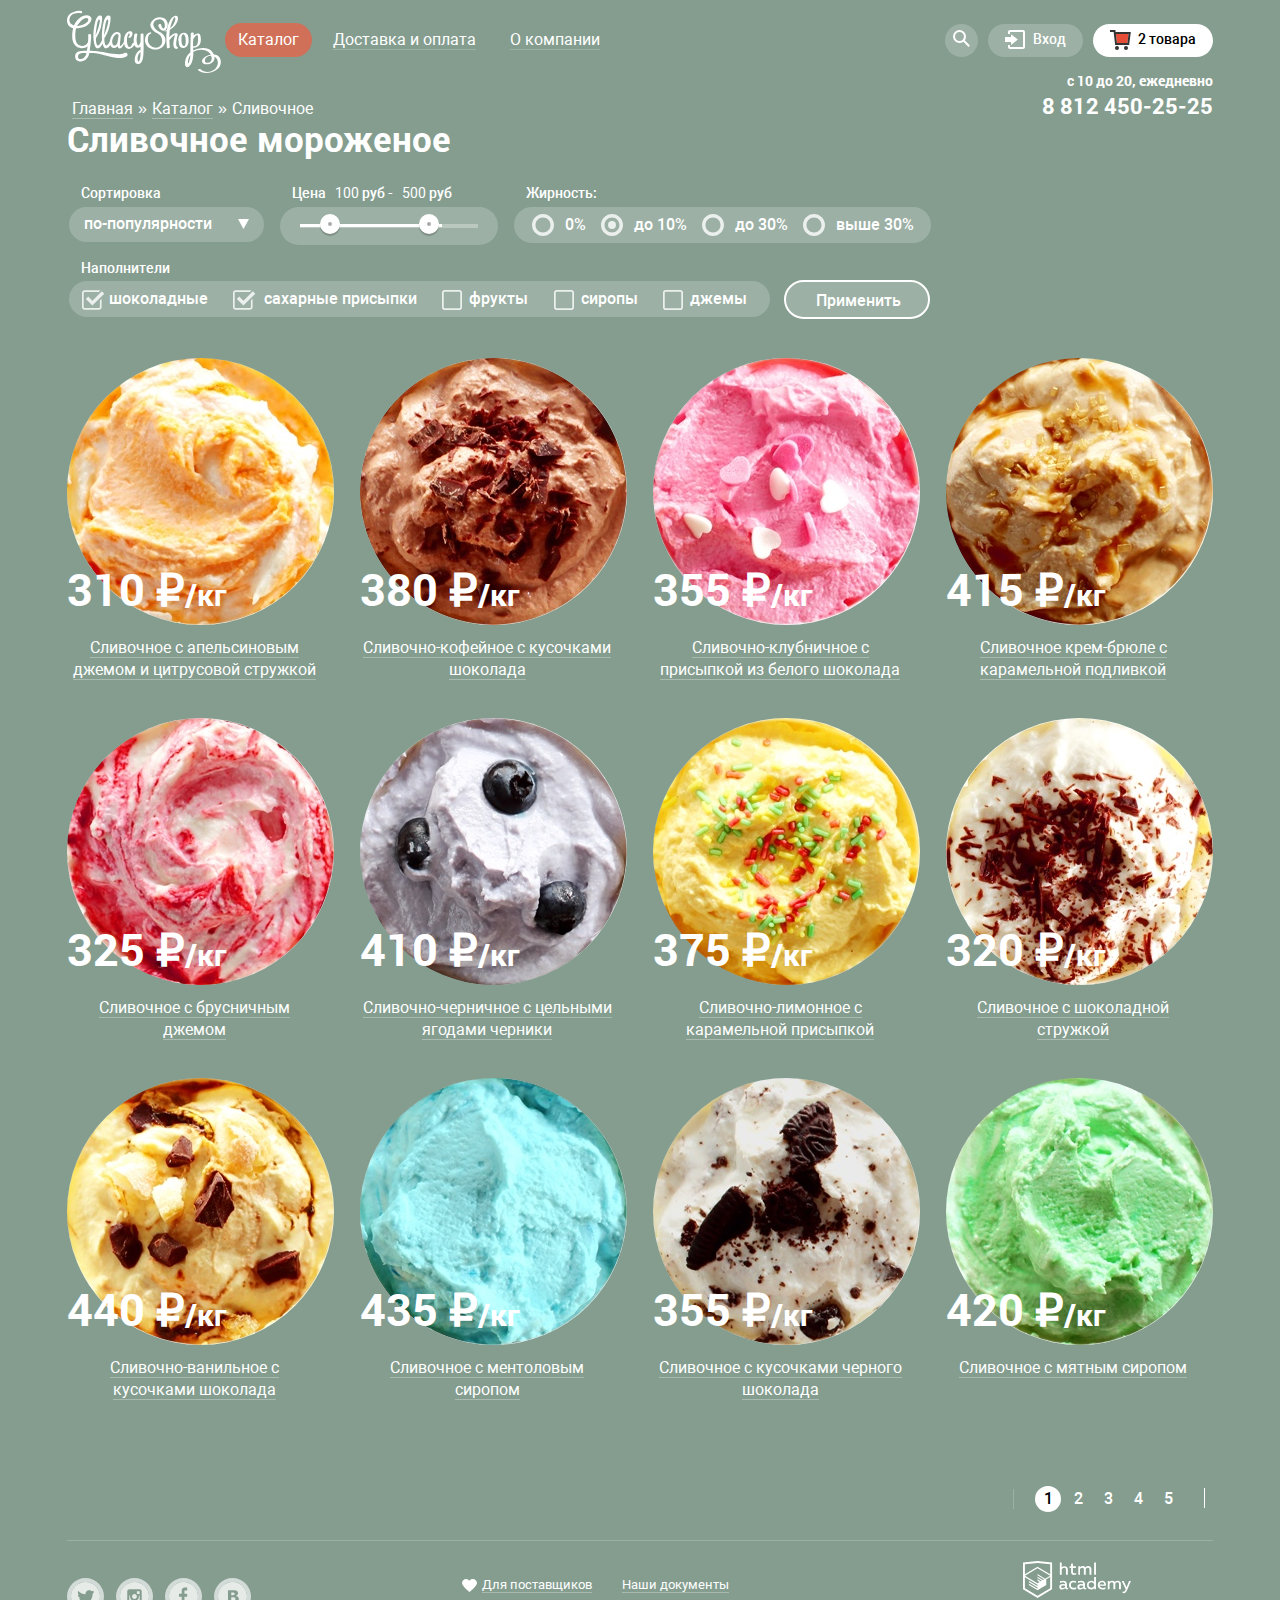
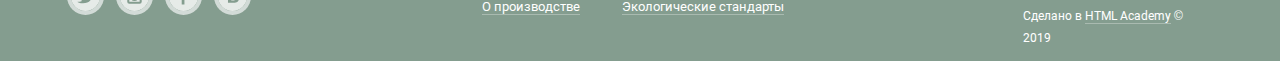
==== catalog.html @ 369f7864 "Подравняла отступы в разметке" ====
<!DOCTYPE html>
<html lang="ru">
  <head>
    <meta charset="utf-8">
    <title>HTML Academy: Глейси</title>
    <link href="https://fonts.googleapis.com/css?family=Roboto:400,500,700&display=swap&subset=cyrillic" rel="stylesheet">
    <link href="css/normalize.css" rel="stylesheet">
    <link href="css/style.css" rel="stylesheet">
  </head>
  <body>
    <header class="main-header">
      <nav class="main-navigation container">
        <a href="index.html">
          <img src="img/logo.svg" width="154" height="64" alt="Логотип компании GllacyShop">
        </a>
        <ul class="site-navigation">
          <li class=" nav-item-root"><a href="#" class="main-menu-link menu-active">Каталог</a>
            <ul class="submenu">
              <li><a href="#" class="submenu-link submenu-link-new">Новинки</a></li>
              <li class="line"></li>
              <li><a href="catalog.html" class="submenu-link submenu-link-active">Сливочное</a></li>
              <li><a href="#" class="submenu-link">Щербеты</a></li>
              <li><a href="#" class="submenu-link">Фруктовый лед</a></li>
              <li><a href="#" class="submenu-link">Мелорин</a></li>
            </ul>
          </li>
          <li><a href="#" class="main-menu-link">Доставка и оплата</a></li>
          <li><a href="#" class="main-menu-link">О компании</a></li>
        </ul>
        <div class="user-navigation">
          <form class="search-form" action="https://echo.htmlacademy.ru" method="post">
            <button type="submit" aria-label="Найти" class="button-search">
              <svg xmlns="http://www.w3.org/2000/svg" xmlns:xlink="http://www.w3.org/1999/xlink" width="17" height="17" viewBox="0 0 17 17"><path fill="#fff" d="M16.958 15.527L11.75 10.32A6.455 6.455 0 0 0 13 6.5 6.5 6.5 0 1 0 6.5 13a6.465 6.465 0 0 0 3.839-1.263l5.205 5.204 1.414-1.414zM6.5 11C4.019 11 2 8.981 2 6.5S4.019 2 6.5 2 11 4.019 11 6.5 8.981 11 6.5 11z"/></svg>
            </button>
            <div class="search">
              <p class="modal modal-search">
                <label for="id-search" class="visually-hidden">Поиск по сайту</label>
                <input id="id-search" type="text" name="search" value="" placeholder="Что ищем?">
              </p>  
            </div>
          </form>
          <ul class="user-account">
            <li class="nav-item login-icon">
              <svg xmlns="http://www.w3.org/2000/svg" xmlns:xlink="http://www.w3.org/1999/xlink" width="21" height="19" viewBox="0 0 21 19"><g fill="#fff"><path d="M6 14.875L12.917 9.5 6 4.125v2.917H-.042v4.917H6z"/><path d="M18 0H5C3.9 0 3 .9 3 2v2h2V2h13v15H5v-2H3v2c0 1.1.9 2 2 2h13c1.1 0 2-.9 2-2V2c0-1.1-.9-2-2-2z"/></g></svg>
              <a href="#" class="login-link nav-item-link">Вход</a>
              <div class="modal modal-user">
                <form action="https://echo.htmlacademy.ru" method="post">
                  <label for="user-email" class="visually-hidden">Емайл</label>
                  <input id="user-email" type="email" name="email" value="" placeholder="электронная почта">
                  <label for="user-password" class="visually-hidden">Пароль</label>
                  <input id="user-password" type="password" name="password" value="" placeholder="пароль"> 
                  <div class="login-group">
                    <button type="submit" class="button">Войти</button>
                    <div class="login-help">
                      <a href="#" class="modal-user-link">Забыли пароль?</a>
                      <a href="#" class="modal-user-link">Новая регистрация</a>
                    </div>
                  </div>
                </form>
              </div>
            </li>
          </ul>
          <div class="nav-item basket full-basket">
            <svg xmlns="http://www.w3.org/2000/svg" width="21" height="20" viewBox="0 0 21 20"><path fill="#E84D37" d="M5.888 4.031L6.922 13h10.45l1.176-8.969z"/><circle fill="#343434" cx="6.984" cy="18" r="2"/><circle fill="#343434" cx="15.984" cy="18" r="2"/><path fill="#343434" d="M5.657 2.031L5.422 0H0v2h3.64l1.5 13h13.988l1.699-12.969H5.657zM17.372 13H6.922L5.888 4.031h12.66L17.372 13z"/></svg>
            <a href="#" class="nav-item-link">2 товара</a>
            <div class="modal modal-basket">
              <form action="https://echo.htmlacademy.ru" method="post">
                <table class="basket-table">
                  <tr class="basket-item">
                    <td><button type="button" class="button-del-item" aria-label="Удалить"></button></td>
                    <td class="basket-image"><img class="basket-item-image" src="img/1_mini.jpg" width="33" height="33" alt="Оранжевое мороженое с джемом"></td>
                    <td class="basket-title"><input type="hidden" name="title" value="Пломбир с апельсиновым джемом">Пломбир с апельсиновым джемом</td>
                    <td><input type="hidden" name="number" value="1.5">1.5 кг</td>
                    <td class="basket-unit-price">x<input type="hidden" name="unit-price" value="200"> 200 руб</td>
                    <td class="basket-total-price"><input type="hidden" name="total-price" value="300"> 300 руб</td>
                  </tr>
                  <tr class="basket-item">
                    <td><button type="button" class="button-del-item" aria-label="Удалить"></button></td>
                    <td class="basket-image"><img class="basket-item-image" src="img/2_mini.jpg" width="33" height="33" alt="Оранжевое мороженое с джемом"></td>
                    <td class="basket-title"><input type="hidden" name="title" value="Клубничный пломбир с присыпкой из белого шоколада">Клубничный пломбир с присыпкой из белого шоколада</td>
                    <td><input type="hidden" name="number" value="1.5">1.5 кг</td>
                    <td class="basket-unit-price">x<input type="hidden" name="unit-price" value="300"> 300 руб</td>
                    <td class="basket-total-price" ><input type="hidden" name="total-price" value="450"> 450 руб</td>
                  </tr>
                  <tr class="basket-item">
                    <td colspan="6" class="basket-order-price">Итого<input type="hidden" name="order-price" value="750"> 750 руб. </td>
                  </tr>
                </table>
                <button type="submit" class="button">Оформить заказ</button>
              </form>
            </div>
          </div>
        </div>
      </nav>
      <address class="address top-address container">
        <p class="adrress-timetable">с 10 до 20, ежедневно</p>
        <a href="tel:+78124502525" class="main-address">8 812 450-25-25</a>
      </address>
    </header>
    <main>
      <ul class="breadcrumbs container">
        <li><a href="index.html">Главная</a><span>&raquo;</span></li>
        <li><a href="#">Каталог</a><span>&raquo;</span></li>
        <li class="breadcrumbs-last">Сливочное</li>
      </ul>
      <section class="container">
        <h1 class="filter-section">Сливочное мороженое</h1>
        <form action="https://echo.htmlacademy.ru" method="get">
          <div class="filter">
            <fieldset class="filter-sort">
              <legend>Сортировка</legend>
              <select name="sort" class="sort">
                <option value="popular">по-популярности</option>
                <option value="inexpensive">сначала недорогие</option>
                <option value="expensive">сначала дорогие</option>
                <option value="fat">по-жирности</option>
              </select>
            </fieldset>
            <fieldset>
              <legend>Цена
                <input type="text" name="min" class="value-controls" value="100" aria-label="минимальная" readonly> руб - 
                <input type="text" name="max" class="value-controls" value="500" aria-label="максимальная" readonly> руб
              </legend>
              <div class="filter-item">
                <div class="range-controls">
                  <div class="scale">
                    <div class="bar"></div>
                  </div>
                  <div class="range-toggle range-toggle-min" aria-label="минимальное значение"></div>
                  <div class="range-toggle range-toggle-max" aria-label="максимальное значение"></div>
                </div>
              </div>
            </fieldset>
            <fieldset>
              <legend>Жирность:</legend>
              <div class="filter-item filter-fat">
                <input class="visually-hidden" id="first-fat" type="radio" name="fat" value="0">
                <label for="first-fat"> 0%</label>
                <input class="visually-hidden" id="second-fat" type="radio" name="fat" value="0" checked> 
                <label for="second-fat" > до 10%</label>
                <input class="visually-hidden" id="third-fat" type="radio" name="fat" value="0">
                <label for="third-fat"> до 30%</label>
                <input class="visually-hidden" id="fourth-fat" type="radio" name="fat" value="0" >
                <label for="fourth-fat"> выше 30%</label>
              </div>
            </fieldset>
            <fieldset>
              <legend>Наполнители</legend>
              <div class="filter-item filter-fillers">
                <input class="visually-hidden" id="chocolate" type="checkbox" name="chocolate" checked> 
                <label for="chocolate">шоколадные</label>
                <input class="visually-hidden" id="shugar" type="checkbox" name="shugar" checked> 
                <label for="shugar"> сахарные присыпки </label>
                <input class="visually-hidden" id="fruits" type="checkbox" name="fruits"> 
                <label for="fruits">фрукты</label> 
                <input class="visually-hidden" id="syrup" type="checkbox" name="syrup"> 
                <label for="syrup">сиропы</label> 
                <input class="visually-hidden" id="jam" type="checkbox" name="jam"> 
                <label for="jam">джемы</label> 
              </div>
            </fieldset>
            <button type="submit" class="filter-button">Применить</button>
          </div>
        </form>
      </section>

      <section class="catalog container">
        <h2 class="visually-hidden">Список видов мороженного</h2>
        <ul class="catalog-list">
          <li>
            <div  class="card-product">
              <h3 class="card-name"><span class="card-header">Сливочное с апельсиновым джемом и цитрусовой стружкой</span>
              </h3>
              <p><img src="img/1_1.jpg" class="card-img" width="267" height="267" alt="Оранжевое мороженое"></p>
              <p class="card-price">310 ₽<span class="card-weight">/кг</span></p>
              <div class="card-cover">
                <a href="" class="button card-button">Быстрый просмотр</a>
              </div> 
            </div>
          </li>
          <li>
            <div class="card-product">
              <h3 class="card-name"><span class="card-header">Сливочно-кофейное с кусочками шоколада</span></h3>
              <p><img src="img/1_2.jpg" class="card-img" width="267" height="267" alt="Шоколадное мороженое"></p>
              <p class="card-price">380 ₽<span class="card-weight">/кг</span></p>
              <div class="card-cover">
                <a href="" class="button card-button">Быстрый просмотр</a>
              </div> 
            </div>
          </li>
          <li>
            <div class="card-product">
              <h3 class="card-name"><span class="card-header">Сливочно-клубничное с присыпкой из белого шоколада</span></h3>
              <p><img src="img/1_3.jpg" class="card-img" width="267" height="267" alt="Розовое мороженое"></p>
              <p class="card-price">355 ₽<span class="card-weight">/кг</span></p>
              <div class="card-cover">
                <a href="" class="button card-button">Быстрый просмотр</a>
              </div> 
            </div>
          </li>
          <li>
            <div class="card-product">
              <h3 class="card-name"><span class="card-header">Сливочное крем-брюле с карамельной подливкой</span></h3>
              <p><img src="img/1_4.jpg" class="card-img" width="267" height="267" alt="Желтое мороженое с карамелью"></p>
              <p class="card-price">415 ₽<span class="card-weight">/кг</span></p>
              <div class="card-cover">
                <a href="" class="button card-button">Быстрый просмотр</a>
              </div> 
            </div>
          </li>
          <li>
            <div class="card-product">
              <h3 class="card-name"><span class="card-header">Сливочное с брусничным джемом</span></h3>
              <p><img src="img/2_1.jpg" class="card-img" width="267" height="267" alt="Розовое мороженое"></p>
              <p class="card-price">325 ₽<span class="card-weight">/кг</span></p>
              <div class="card-cover">
                <a href="" class="button card-button">Быстрый просмотр</a>
              </div> 
            </div>
          </li>
          <li>
            <div class="card-product">
              <h3 class="card-name"><span class="card-header">Сливочно-черничное с цельными ягодами черники</span></h3>
              <p><img src="img/2_2.jpg" class="card-img" width="267" height="267" alt="Белое мороженое с черникой"></p>
              <p class="card-price">410 ₽<span class="card-weight">/кг</span></p>
              <div class="card-cover">
                <a href="" class="button card-button">Быстрый просмотр</a>
              </div> 
            </div>
          </li>
          <li>
            <div class="card-product">
              <h3 class="card-name"><span class="card-header">Сливочно-лимонное с карамельной присыпкой</span></h3>
              <p><img src="img/2_3.jpg" class="card-img" width="267" height="267" alt="Жетое мороженое с карамелью"></p>
              <p class="card-price">375 ₽<span class="card-weight">/кг</span></p>
              <div class="card-cover">
                <a href="" class="button card-button">Быстрый просмотр</a>
              </div> 
            </div>
          </li>
          <li>
            <div class="card-product">
              <h3 class="card-name"><span class="card-header">Сливочное с шоколадной стружкой</span></h3>
              <p><img src="img/2_4.jpg" class="card-img" width="267" height="267" alt="Белое мороженое с шоколадной стружкой"></p>
              <p class="card-price">320 ₽<span class="card-weight">/кг</span></p>
              <div class="card-cover">
                <a href="" class="button card-button">Быстрый просмотр</a>
              </div> 
            </div>
          </li>
          <li>
            <div class="card-product">
              <h3 class="card-name"><span class="card-header">Сливочно-ванильное с кусочками шоколада</span></h3>
              <p><img src="img/3_1.jpg" class="card-img" width="267" height="267" alt="Желтое мороженое с шоколадом"></p>
              <p class="card-price">440 ₽<span class="card-weight">/кг</span></p>
              <div class="card-cover">
                <a href="" class="button card-button">Быстрый просмотр</a>
              </div> 
            </div>
          </li>
          <li>
            <div class="card-product">
              <h3 class="card-name"><span class="card-header">Сливочноe с ментоловым сиропом</span></h3>
              <p><img src="img/3_2.jpg" class="card-img" width="267" height="267" alt="Голубое мороженое"></p>
              <p class="card-price">435 ₽<span class="card-weight">/кг</span></p>
              <div class="card-cover">
                <a href="" class="button card-button">Быстрый просмотр</a>
              </div> 
            </div>
          </li>
          <li>
            <div class="card-product">
              <h3 class="card-name"><span class="card-header">Сливочное с кусочками черного шоколада</span></h3>
              <p><img src="img/3_3.jpg" class="card-img" width="267" height="267" alt="Белое мороженое с шоколадом"></p>
              <p class="card-price">355 ₽<span class="card-weight">/кг</span></p>
              <div class="card-cover">
                <a href="" class="button card-button">Быстрый просмотр</a>
              </div> 
            </div>
          </li>
          <li>
            <div class="card-product">
              <h3 class="card-name"><span class="card-header">Сливочное с мятным сиропом</span></h3>
              <p><img src="img/3_4.jpg" class="card-img" width="267" height="267" alt="Зеленое мороженое"></p>
              <p class="card-price">420 ₽<span class="card-weight">/кг</span></p>
              <div class="card-cover">
                <a href="" class="button card-button">Быстрый просмотр</a>
              </div> 
            </div>
          </li>
        </ul>

        <ul class="pagination-list">
          <li><a href="#" class="pagination-btn pagination-prew"></a></li>
          <li><a href="#" class="current">1</a></li>
          <li><a href="#">2</a></li>
          <li><a href="#">3</a></li>
          <li><a href="#">4</a></li>
          <li><a href="#">5</a></li>
          <li><a href="#" class="pagination-btn pagination-next"></a></li>
        </ul>
      </section>  
    </main>
    <footer class="main-footer container">
      <div class="one-fourth social-container">
        <ul class="social-list">
          <li><a href="" class="social-link social-link-twitter" aria-label="Твиттер"></a></li>
          <li><a href="" class="social-link social-link-instagram" aria-label="Инстаграм"></a></li>
          <li><a href="" class="social-link social-link-fb" aria-label="Фейсбук"></a></li>
          <li><a href="" class="social-link social-link-vk" aria-label="Вконтакте"></a></li>
        </ul>
      </div>
      <div class="half-width links-container">
        <ul class="footer-nav footer-nav-one">
          <li ><a href="" class="link link-provider">Для поставщиков</a></li>
          <li><a href="">О производстве</a></li>
        </ul>
        <ul class="footer-nav footer-nav-two">
          <li><a href="">Наши документы</a></li>
          <li><a href="">Экологические стандарты</a></li>
        </ul>
      </div>
      <div class="one-fourth developer-container">
        <a href="https://htmlacademy.ru/intensive/htmlcss">
          <img src="img/logo-htmlacademy.svg" width="108" height="37" alt="Логотип компании HtmlAcademy">
        </a>
        <p>
        Сделано в 
          <a href="https://htmlacademy.ru/intensive/htmlcss" class="link">HTML Academy</a>
        © 2019
        </p>
      </div>
    </footer>
  </body>
</html>
---- css/style.css ----
@font-face {
    font-style: normal;
    font-weight: 400;
    font-family: "Roboto";
    src: url("../fonts/roboto.woff2") format("woff2"), 
    url("../fonts/roboto.woff") format("woff");
  }

@font-face {
    font-style: normal;
    font-weight: 500;
    font-family: "Roboto";
    src: url("../fonts/robotomedium.woff2") format("woff2"), 
    url("../fonts/robotomedium.woff") format("woff");
}

@font-face {
    font-style: normal;
    font-weight: 700;
    font-family: "Roboto";
    src: url("../fonts/robotobold.woff2") format("woff2"), 
    url("../fonts/robotobold.woff") format("woff");
}

body {
    margin: 0;
    padding: 0;
    font-family: "Roboto", Arial, sans-serif;
    font-size: 16px;
    line-height: 22px;
    color: #ffffff;
    background-color: #849d8f;
    min-width: 1200px;
}

.container {
    width: 1146px;
    margin: 0 auto;
    padding: 0px 27px;
    position: relative;
}



.visually-hidden {
    position: absolute;
    width: 1px;
    height: 1px;
    margin: -1px;
    padding: 0;
    overflow: hidden;
    border: 0;
    clip: rect(0 0 0 0);
}

a {
    text-decoration: none;
}

.address {
    font-style: normal;
}
 
.top-address {
    text-align: right;
    margin-top: -5px;
}

.adrress-timetable {
    margin: 0;
    padding-bottom: 5px;
    font-weight: 700;
    font-size: 14px;
    line-height: 16px;
}

.main-navigation {
    font-size: 16px;
    line-height: 18px;
    display: flex;
    min-height: 65px;
    padding-top: 10px;
}

.main-header {
    min-height: 120px;
}

.site-navigation>li {
    display: inline-block;
    vertical-align: top;
    position: relative;
    padding-top: 13px;
    padding-left: 4px;  
    margin-bottom: 5px;
}

.main-menu-link {
    display: block;
    color: #ffffff;
    padding: 8px 13px;
    margin-bottom: 10px;
}

.main-menu-link:not(.menu-active)::after {
    content: "";
    display: block;
    height: 1px;
    background-color: rgba(255,255,255,.2);
}

.main-menu-link:hover,
.main-menu-link:focus {
    border-radius: 30px;
    color: #323232;
    background: #f7f6f3;
}

.main-menu-link:active {
    border-radius: 30px;
    background: rgba(248,247,244,0.99);
    background: #ededed;
    box-shadow: inset 0 2px 1px 0 #696969;
    color: #323232;
}

.menu-active {
	color: #ffffff;
    background: #d07058;
    border-radius: 30px;
}

.site-navigation, 
.submenu {
    margin: 0;
    padding: 0;
    list-style: none;
    z-index: 3;
}

.site-navigation .submenu {
    position: absolute;
    min-width: 145px;
    left: -3px;
    top: calc(100% - 5px);
    border-radius: 5px;
    display: none;
    box-shadow: 0 20px 20px 0 rgba(0,0,0,0.40);
    background: #f8f7f4;
}

.submenu-link {
    font-weight: 400;
    font-size: 14px;
    color: #323232;
    line-height: 30px;
    display: block;
    padding: 1px 20px;
}

.submenu-link-new {
    font-weight: 700;
    padding: 4px 20px;
}

.submenu-link:hover {
    background: #fbded7;
    color: #323232;
}

.submenu-link:active {
    background: #f6b5a5;
}

.submenu-link-active {
    background: #d07058;
    color: #ffffff;
}

.nav-item-root:hover .submenu {
    display: block;
}

.line {
    height: 1px;
	margin: 0 9px 0 6px;
	background: rgba(53, 53, 53, 0.2);
}

.nav-item {
    background: rgba(255, 255, 255, 0.2);
    padding: 6px 17px;
    margin-left: 10px;
    text-align: center;
    vertical-align: middle;
    font-weight: 500;
    font-size: 14px;
    line-height: 16px;
    border-radius: 30px;
    position: relative;
    display: flex;
    height: 33px;
    box-sizing: border-box;
    margin-top: 4px;
}

.nav-item .nav-item-link {
    color: #ffffff;
    display: block;
    padding-left: 7px;
    padding-top: 1px;
}

.full-basket {
    background: rgba(255, 255, 255, 1);
    margin-bottom: 10px;
}

.full-basket .nav-item-link {
    color: #000000;
}

.full-basket:hover .modal-basket {
    display: block;
}

.button-search {
    width: 33px;
    height: 33px;
    background: rgba(255, 255, 255, 0.2);
    border-radius: 50%;
    border: none;
    padding: 0;
    margin-top: 4px;
}

.search-form {
    position: relative;
}

.search-form:hover .modal-search{
    display: block;
}

.search-form:focus-within .modal-search{
    display: block;
}

.nav-item:hover .nav-item-link,
.nav-item:focus .nav-item-link, 
.nav-item:active .nav-item-link,
.button-search:hover, 
.button-search:active {
    background-color: #ffffff;
    color: #000000;
}

.nav-item:hover,
.nav-item:focus, 
.nav-item:active {
    background-color: #ffffff;
    color: #000000;
}

.button-search:hover path, 
.button-search:active path,
.login-icon:hover path,
.login-icon:active path,
.empty-basket:hover path, 
.empty-basket:active path,
.empty-basket:hover circle, 
.empty-basket:active circle {
    fill: #000000;
}

.user-navigation {
    margin-left: auto;
    display: flex;
    padding-top: 10px;
}

.user-account {
    list-style: none;
    margin: 0;
    padding: 0;
}

.login-link {
    position: relative;
}

.breadcrumbs a {
    color: #ffffff;
    border-bottom: 1px solid rgba(255,255,255,0.3);
    margin: 0 5px;
}

.breadcrumbs-last {
    margin: 0 5px;
}

.breadcrumbs a:hover,
.breadcrumbs a:focus {
    color: #eebb9e;
    border-bottom: 1px solid rgba(255,188,158,.3);
}

.breadcrumbs {
    margin: -22px auto;
    padding: 0; 
    display: flex;
    list-style: none;
}

.main-address {
    font-weight: 700;
    font-style: normal;
    font-size: 22px;
    color: #ffffff;
    line-height: 24px;
}

.slider {
    position: relative;
}

.slider-list {
    list-style: none;
    padding: 0;
    margin: 0 auto;
    width: 700px; 
}

.slider-item {
    text-align: center;
}

.slider-item {
    display: none;
}
  
.slider-item .slider-heading {
    font-size: 60px;
    line-height: 60px;
    font-weight: 700;
    margin: 0;
    padding-top: 270px;
    padding-bottom: 30px;
    min-width: 600px;
}

.slider-img {
    position: absolute;
    top: -135px;
    left: 80px;
    z-index: -1;
}

.slider-controls {
    position: absolute;
    bottom: 20px;
    left: 27px;
    z-index: 20;
    font-size: 0;
}
  
.controls {
    display: inline-block;
    width: 17px;
    height: 17px;
    margin-right: 8px;
    vertical-align: top;
    background-color: transparent;
    border: 2px solid #ffffff;
    border-radius: 50%;
    cursor: pointer;
}

.controls-active {
    background-color: #ffffff;
}

.promo-list {
    list-style: none;
    padding: 0;
    margin: 0;
    display: flex;
}

.promo-item {
    width: 560px;
    min-height: 230px;
    padding: 13px 18px;
    margin-top: 42px;
    margin-bottom: 3px;
    border-radius: 17px;
    background-position: top center;
    background-repeat: no-repeat;
    vertical-align: bottom;
    position: relative;
    box-sizing: border-box;
}

.promo-item .promo-heading {
    font-size: 35px;
    line-height: 41px;
    font-weight: 700;
    margin: 0;
}

.promo-item .promo-text {
    font-size: 18px;
    line-height: 22px;
    font-weight: 700;
    margin-bottom: 63px;
}

.promo-item .button {
  position: absolute;
  right: 20px;
  bottom: 22px;
  padding: 11px 23px;
}

.promo-rasberry {
    background-color: #c5083b;
    background-image: url("../img/rassberry.jpg");
    background-size: cover;
}

.promo-item:first-child {
    margin-right: 26px;
}

.promo-chocolate {
    background-color: #2b190c;
    background-image: url("../img/chocolate.jpg");
    background-size: cover;
}

.bestsellers-list {
    list-style: none;
    padding: 0;
    margin-top: 28px;
    display: flex;
    flex-wrap: wrap;
    text-align: center;
}

.bestsellers-list li:not(:nth-child(4n)) {
    margin-right: 26px;
}

.catalog-list {
    list-style: none;
    display: flex;
    flex-wrap: wrap;
    text-align: center;
    padding: 0;
}

.catalog-list li:not(:nth-child(4n)) {
    margin-right: 26px;
}

.card-product .card-name{
    font-size: 16px;
    line-height: 22px;
    font-weight: 400;
    margin-top: -10px;
    width: 254px;
}

.card-product .card-price {
    font-size: 45px;
    line-height: 13px;
    font-weight: 700;
    position: absolute;
    top: 224px;  
}

.card-header {
    border-bottom: 1px solid rgba(255, 255, 255, 0.3);
}

.card-price .card-weight {
    font-size: 30px;
    line-height: 13px;
    font-weight: 700;
}

.card-product .card-img {
    border-radius: 50%;
    margin: 0;
}

.card-product p {
    margin-top: 0px;
}

.card-hit {
    background-color: #ffffff;
    background-image: url("../img/hit.svg");
    background-position: top center;
    background-repeat: no-repeat;
    position: absolute;
    width: 61px;
    height: 61px;
    border-radius: 50%;
    top:0;
}

.card-product {
    width: 267px;
    display: flex;
    flex-direction: column-reverse;
    align-items: flex-start;
    position: relative;
    margin-top: 10px;
    margin-bottom: 11px
}

.card-product .card-button {
    display: none;
	padding: 11px 0px;
    font-size: 18px;
    position: absolute;
    bottom: 22px;
    left: 45px;
    right: 45px;
    min-width: 170px;
    box-sizing: border-box;
}

.card-product:hover .card-cover {
    display: block;
}

.card-product:hover .card-button {
    display: inline-block;
    vertical-align: top;
}

.card-cover {
    position: absolute;
	top: -5px;
    left: -10px;
    right: 10px;
    bottom: -60px;
	display: none;
	width: 289px;
	min-height: 405px;
	background: rgba(255, 255, 255, 0.3);
	border-radius: 10px;
	z-index: 1;
}

.button-main {
    display: inline-block;
    padding: 12px 44px;
    font-weight: 600;
    font-size: 31px;
    line-height: 41px;
    text-align: center;
    color: #ffffff;
    vertical-align: top;
    text-decoration: none;
    text-shadow: 0 2px 5px rgba(160, 32, 11, 0.76);
    background: #f26843;
    background: linear-gradient(to bottom, #f26843 0%, #e74a35 100%);
    border-radius: 50px;
    box-shadow: 0 2px 2px rgba(172, 16, 0, 0.64);
    border: none;
    cursor: pointer;
}

.button-main:hover,
.button-main:focus {
    background: linear-gradient(to bottom, #f58669 0%, #ec6f5e 100%);
    box-shadow: 0 2px 2px rgba(172, 16, 0, 1);
}

.button-main:active {
    color: #fceeec;
    background: linear-gradient(to bottom, #d84732 0%, #e1613e 100%);
    box-shadow: inset 0 2px 2px rgba(172, 16, 0, 1);
}

.button {
    font: inherit;
    font-size: 18px;
    color: #ffffff;
    letter-spacing: 0;
    text-align: center;
    line-height: 24px;
    background-image: linear-gradient(0deg, #ca3824 0%, #f26843 100%);
    box-shadow: 0 2px 2px 0 rgba(85,8,0,0.54);
    border-radius: 45px;
    padding: 10px 30px;
}

.button:hover,
.button:focus {
    color: #fefefe;
    background-image: linear-gradient(0deg, #e74a35 0%, #f26843 100%);
    box-shadow: 0 1px 2px 0 #ac1000;
}
    
.button:active {
    color: #fceeec;
    background-image: linear-gradient(0deg, #f26843 0%, #e74a35 100%);
    box-shadow: inset 0 2px 2px 0 #942718;
}

.features-list {
    list-style: none;
    display: flex;
    flex-wrap: wrap;
    justify-content: space-between;
    margin: 0;
    padding: 0;
}

.features {
    background-color: #f0e6cf;
    background-image: url("../img/waffle-big.jpg");
    background-position: top center;
    box-sizing: border-box;
    padding: 22px;
    min-height: 303px;
    border-radius: 17px;
    margin-top: -5px;
}

.features-heading {
    color: #000000;
    font-size: 24px;
    line-height: 30px;
    font-weight: 500;
    margin: 0;
    padding-bottom: 20px;
}

.features-item {
    padding-left: 55px;
    font-weight: 400;
    font-size: 16px;
    color: #323232;
    line-height: 22px;
    width: 484px;
    position: relative;
}

.features-item:first-child {
    margin-bottom: 23px;
}

.features-item::before {
    content: "";
    position: absolute;
    top: -10px;
    left: 0px;
    width: 49px;
    height: 49px;
    background-repeat: no-repeat;
    background-position: 0 0;
}

.icecream::before {
    background-image: url("../img/ice-cream.svg");
}

.thermometer::before {
    background-image: url("../img/thermometer.svg");
}

.eco::before {
    background-image: url("../img/eco.svg");
}

.cow::before {
    background-image: url("../img/cow.svg");
}

.index-columns {
    display: flex;
    justify-content: space-between;
    margin: 0 auto;
    padding-top: 40px;
}

.blog-list {
    background-color: #ffffff;
    background-image: url("../img/straberry.jpg");
    background-position: top center;
    background-size: cover;
    background-repeat: no-repeat;
    margin-right: 27px;
    padding: 22px 20px;
    width: 560px;
    border-radius: 17px;
}

.blog-list h2 {
    font-size: 16px;
    line-height: 22px;
    color: #323232;
    margin: 0;
    padding-bottom: 7px;
    padding: 5px;
}

.blog-list h3 {
    font-size: 24px;
    line-height: 30px;
    width: 280px;
    font-weight: 700;
    color: #323232;
    margin:0;
}

.blog-list a {
    text-decoration: underline;
    text-decoration-color: currentColor;
}

.blog-header::after {
    content: "";
    display: block;
    height: 1px;
    background-color: #323232;
}

.mailing {
    color: #5a5a5a;
    background-color: #ffffff;
    background-image: url("../img/bg-post.svg");
    background-position: top center;
    background-size: cover;
    background-repeat: no-repeat;
    box-sizing: border-box; 
    width: 560px;
    padding: 6px;
    border-radius: 17px;
}

.mailing-block {
    background-color: #f8f7f4;
    box-sizing: border-box; 
    width: 549px;
    min-height: 210px;
    padding: 30px 20px;
    border-radius: 17px;
}

.mailing-block input {
    margin-top: 37px;
    min-height: 40px;
    min-width: 366px;
    border-radius: 3px;
    padding: 10px;
    box-sizing: border-box;
}

.mailing-block button {
    padding: 10px 18px;
    margin-left: 7px;
    background-image: linear-gradient(0deg, #E74A35 0%, #F26843 100%);
    box-shadow: 0 2px 2px 0 rgba(172,16,0,0.64);
}

.mailing-text {
    margin: 0;
}

.map {
    position: relative;
    margin-top: 40px;
    height: 430px;
    overflow: hidden;
    box-sizing: border-box;
    background: #f6f0d8;
}

.map-point {
    width: 150px;
}

.map-google {
    position: absolute;
    height: 430px;
    width: 100%;
    overflow: hidden;
    z-index: 1;
    top: 0;
    right: 0;
}

.map p {
    margin: 0;
}

.map-image {
    margin: 0 auto;
    position: absolute;
    width: 100%;
    left: 0;
    top: 50%;
    transform: translateY(-50%)
}

.map-contacts {
    background-color: #f8f7f4;
    color: #000000;
    width: 270px;
    position: absolute;
    right: 148px;
    bottom: 60px;
    border-radius: 12px;
    padding: 30px 20px 33px 28px;
    font-weight: 400;
    z-index: 2;
    box-sizing: border-box;
    min-height: 308px;
    min-width: 302px;
    display: flex;
    flex-direction:column;
    justify-content: space-between;
}

.map-contacts address {
    font-weight: inherit;
    font-size: 14px;
    color: #323232;
    line-height: 20px;
}

.map-address {
    font-weight: 700;
    font-size: 18px;
    color: #323232;
    line-height: 24px;
}

.address-tel {
    padding-bottom: 10px;
}

.button-feedback {
    padding: 10px 10px;
}

.filter {
    display: flex;
    flex-wrap: wrap;
    padding: 0;
    margin: 0;
}

.filter legend {
    padding-left: 12px;
    font-weight: 500;
    font-size: 14px;
    color: #ffffff;
    line-height: 16px;
}

.filter-section {
    font-weight: 700;
    font-size: 35px;
    line-height: 41px;
    margin-top: 20px;
    margin-bottom: 26px;
}

.filter fieldset {
    border-radius: 45px;
    border: none;
    padding-left: 0;
    padding-bottom: 15px;
}

.sort {
    outline: none;
    -moz-appearance: none;
    -webkit-appearance: none;
    appearance: none;
    color: #ffffff;
    border: none;
    box-sizing:border-box;
    color:#fff;
    font-size:16px;
    line-height:18px;
    font-weight:500;
    background:rgba(255,255,255, 0.2) url(../img/icon-down-dir.svg) no-repeat center right 15px;
    padding:8px 15px 9px;
    border-radius: 45px;
    min-width: 195px;
}

.sort:active,
.sort:focus,
.sort:hover {
    color:#323232;
    background:#ffffff url(../img/icon-down-black.svg) no-repeat center right 15px
}

.filter-button {
    width: 146px;
    height: 39px;
    background: rgba(255,255,255,0.2);
    border: 2px solid #ffffff;
    border-radius: 45px;
    padding: 10px 30px;
    font-weight: 500;
    font-size: 16px;
    color: #ffffff;
    line-height: 18px;
    margin-top: 20px;
}

.filter-button:hover,
.filter-button:focus {
    background: #ffffff;
    color: #323232;
}

.filter-button:active {
    background: #ededed;
    box-shadow: inset 0 2px 1px 0 #696969;
}

.value-controls {
    width: 30px;
    padding: 0;
    border:0;
    text-align:right;
    background-color: #849d8f;
    color: #ffffff;
}

.filter input[type^="check"] + label::before,
.filter input[type^="radio"] + label::before {
    content: "";
    display: inline-block;
    margin-right: 7px;
    padding-right: 12px;
    vertical-align: middle;
    background-repeat: no-repeat;
    background-size: contain;
    box-sizing: border-box;
    opacity: 0.8;
}

.filter input[type^="check"] + label::before {
    background: url("../img/checkbox-off.svg");
    background-repeat: no-repeat;
    width: 20px;
    height: 20px;
    background-size: contain;
}

.filter input[type^="radio"] + label::before {
    background: url("../img/radio-off.svg");
    background-repeat: no-repeat;
    background-size: auto;
    width: 22px;
    height: 22px;
}

.filter input[type^="check"]:checked + label::before {
    background: url("../img/checkbox-on.svg");
    background-repeat: no-repeat;
    width: 24px;
    height: 20px;
    background-size: contain;
    margin-right: 3px;
}

.filter input[type^="radio"]:checked + label::before  {
    background: url("../img/radio-on.svg");
    width: 22px;
    height: 22px;
    background-size: contain;
  }

.filter input[type^="check"]:hover + label::before,
.filter input[type^="radio"]:hover + label::before,
.filter input[type^="check"]:focus + label::before,
.filter input[type^="radio"]:focus + label::before {
    opacity: 1;
}

.filter input[type^="check"]:disabled + label::before,
.filter input[type^="radio"]:disabled + label::before {
    opacity: 0.4;
}

.range-controls {
    position: relative;
    padding: 10px;
    width: 178px;
}

.range-controls .scale {
    height: 4px;
    background: rgba(255, 255, 255, 0.3);
  }

.range-controls .bar {
    width: 80%;
    height: 3px;
    background: #ffffff;
}

.range-toggle {
    position: absolute;
    top: 0;
    width: 4px;
    height: 4px;
    background: #ababab;
    border: 8px solid #ffffff;
    border-radius: 50%;
    box-shadow: 0 2px 1px 0 rgba(0, 1, 1, 0.2);
    cursor: pointer;
  }

.range-toggle:hover,
.range-toggle:focus {
    background: #1c4f80;
}

.range-toggle-min {
    left: 15%;
}

.range-toggle-max {
    left: 65%;
}

.filter-item {
    background: rgba(255, 255, 255, 0.2);
    font-weight: 500;
    border-radius: 45px;
    padding: 7px 10px;
    box-sizing: border-box;
    display: flex;
    justify-content: space-around;
}

.filter-fat {
    min-width: 417px;
}

.filter-fillers {
    min-width: 701px;
    padding-left: 0;
}

.pagination-list {
    list-style: none;
    display: flex;
    justify-content: flex-end;
    margin-top: 56px;
    padding-bottom: 26px;
    border-bottom: 1px solid rgba(255, 255, 255, 0.2);
}

.pagination-list li {
    padding: 2px;
}

.pagination-list a {
    display: block;
	width: 26px;
	line-height: 26px;
	font-size: 16px;
	font-weight: 500;
	text-align: center;
	text-decoration: none;
	color: rgba(255, 255, 255, 1);
	border-radius: 50%;
}

.pagination-list a:hover,
.pagination-list a:focus {
	color: rgba(50, 50, 50, 1);
	background: rgba(255, 255, 255, 0.2);
}

.pagination-list a:active {
	color: rgba(50, 50, 50, 1);
	background: rgba(255, 255, 255, 1);
}

.pagination-list .current {
	line-height: 26px;
    color: #000000;
    background: rgba(255, 255, 255, 1);
    border-radius: 50%;
}


.pagination-prew::before {
    content: "";
    border-bottom: 1px solid rgba(255, 255, 255, 0.2);
    border-left: 1px solid rgba(255, 255, 255, 0.2);
    height: 8px;
    width: 8px;
    transform: rotate(45deg);
    margin-top: 9px;
    margin-right: 10px;
}

.pagination-next::after {
    content: "";
    border-top: 1px solid rgba(255, 255, 255, 1);
    border-right: 1px solid rgba(255, 255, 255, 1);
    height: 8px;
    width: 8px;
    transform: rotate(45deg);
    margin-top: 9px;
    margin-left: 13px;
}

.main-footer {
    display: flex;
    justify-content: space-between;
    margin-top: 20px;
    min-height: 20px;
    font-weight: 400;
    font-size: 12px;
    color: #ffffff;
    line-height: 22px;
}

.main-footer a {
    color: #ffffff;
    font-weight: 400;
}

.footer-nav a,
.link {
    border-bottom: 1px solid rgba(255,255,255,0.3)
}

.footer-nav a:hover,
.footer-nav a:focus,
.link:hover,
.link:focus {
    color: #eebb9e;
    border-bottom: 1px solid rgba(255,188,158,.3);
}

.one-fourth p {
    margin-top: 0;
}

.social-link {
    width: 40px;
    height: 40px;
    margin-right: 9px;
    display: flex;
    position: relative;
    
}

.social-link:hover {
    opacity: 1;
}

.social-list {
    list-style: none;
    display: flex;
    padding: 0;
    margin-top: 17px;  
}

.social-link::before {
    content: "";
    position: absolute;
    height: 29px;
    width: 29px;
    display: block;
    opacity: 0.8;
    background-position: top center;
    background-repeat: no-repeat;
    background-size: cover;
    border-radius: 50%;
    border: 4px solid rgba(255, 255, 255, 0.8);
}

.social-link-twitter::before {
    background-image: url("../img/twitter.svg");
}

.social-link-instagram::before {
    background-image: url("../img/instagram.svg");
}

.social-link-fb::before {
    background-image: url("../img/fb.svg");
}

.social-link-vk::before {
    background-image: url("../img/vk.svg");
}

.social-link-twitter:hover::before,
.social-link-instagram:hover::before,
.social-link-fb:hover::before,
.social-link-vk:hover::before,
.social-link-twitter:focus::before,
.social-link-instagram:focus::before,
.social-link-fb:focus::before,
.social-link-vk:focus::before {
    opacity: 1;
    border: 4px solid rgba(255, 255, 255, 0.7);
}

.social-link-twitter:active::before,
.social-link-instagram:active::before,
.social-link-fb:active::before,
.social-link-vk:active::before {
    opacity: 0.7;
    border: 4px solid rgba(255, 255, 255, 0.7);
}

.link-provider {
    position: relative;
}

.link-provider::before {
    content: "";
    background-image: url("../img/heart.svg");
    width: 15px;
    height: 13px;
    position: absolute;
    top: 2px;
    left: -20px;
}

.link-production {
    padding-left: 28px;
}

.links-container {
    padding-right: 15px;
}

.footer-nav-one {
    list-style: none;
    padding: 0;
    font-size: 13px;
}

.footer-nav-two {
    list-style: none;
    padding-left: 30px;
    font-size: 13px;
}

.one-fourth {
    width: 190px;
}

.links-container {
    display: flex;
}

.modal {
    position: absolute;
    display: none;
    color: #000000;
    background: #f8f7f4;
    box-shadow: 0 20px 20px 0 rgba(0,0,0,0.40);
    border-radius: 5px;
    box-sizing: border-box;
    z-index: 3;
}

.modal input[type="text"],
.modal input[type="email"],
.modal input[type="password"],
.modal textarea {
    box-sizing: border-box;
    padding: 15px;
    padding-right: 40px;
    background: #ffffff;
    border: 1px solid rgba(178,178,178,0.52);
    border-radius: 5px;
    font-weight: 400;
    font-size: 16px;
    color: #999999;
    line-height: 24px;
    margin-bottom: 20px;
    height: 47px;
}

.modal input[type="text"]:hover,
.modal input[type="email"]:hover,
.modal input[type="password"]:hover,
.modal textarea:hover {
    background: #ffffff;
    border: 2px solid rgba(154,154,154,0.52);
}

.modal input[type="text"]:focus-within,
.modal input[type="email"]:focus-within,
.modal input[type="password"]:focus-within,
.modal textarea:focus-within {
    background: #ffffff;
    border: 2px solid rgba(46,136,228,0.52);
    font-weight: 700;
    font-size: 16px;
    color: #323232;
    line-height: 24px;
}

.modal-search {
    width: 343px;
    align-items: center;
    top: 24px;
    right: -2px;
    padding: 20px 15px;
    display: none;
}

.modal-search input[type="text"]{
    width: 314px;
    margin: 0;
    font-size: 14px;
}

.modal-user {
    top: 36px;
    right: 0;
    width: 278px;
    height: 215px;
    padding: 20px 20px;
    display: none;
}

.modal-user input[type="email"],
.modal-user input[type="password"] {
    min-width: 242px;
    height: 44px;
}

.modal-user-link {
    font-weight: 400;
    font-size: 13px;
    color: #323232;
    line-height: 16px;
    background: #f8f7f4;
}

.modal-user .button {
    padding: 10px 24px;
    border-radius: 20px;
}

.login-help {
    display: block;
    margin: 0;
    height: 62px;
}

.login-group {
    display: flex;
    justify-content: space-between;
    align-items: flex-start;
}

.user-account:focus-within .modal-user {
    display: block;
}

.user-account:hover .modal-user {
    display: block;
}

.modal-user-link:hover,
.modal-user-link:focus {
    color: #ffbc9e;
    background: none;
}

.modal-basket {
    width: 542px;
    min-height: 243px;
    top: 36px;
    right: 0;
    z-index: 1;
    font-weight: 400;
    font-size: 13px;
    color: #323232;
    line-height: 16px;
}

.modal-basket form {
    display: flex;
    flex-direction: column;
    justify-content: space-between;
    align-items: flex-end;
    padding-bottom: 15px;  
}

.basket-table td:not(.basket-image) {
    padding-top: 10px;
}


.modal-basket .button {
    padding: 10px 17px;
    margin-right: 13px;
}

.basket-table {
    border-spacing: 5px 18px;
    box-sizing: border-box;
}

.basket-item {
    vertical-align: top;
}

.basket-order-price {
    padding-top: 10px;
    padding-right: 13px;
}

.basket-item-image {
    vertical-align: top;
    border-radius: 50%;
}

.basket-title {
    width: 245px;
    text-align: left;
}

.basket-unit-price {
    color:#999999;
    min-width: 77px;
}

.basket-total-price {
    padding-right: 35px;
}

.button-del-item {
    border: none;
    width: 15px;
    height: 15px;
    cursor: pointer;
    background: #F8F7F4 url("../img/cross-big.svg");
    background-size: 11px 11px;
    background-repeat: no-repeat;
    background-position: 50% 50%;
}

.basket-order-price {
    font-weight: 700;
    font-size: 15px;
    color: #323232;
    line-height: 18px;
    text-align: right;
    border-top: 1px solid #cacac7;
}

.modal-feedback {
    top: 50%;
    left: 50%;
    width: 481px;
    height: 446px;
    margin-top: -240px;
    margin-left: -223px;
    padding: 5px 25px;
    position: fixed;
    display: none;
}

.feedback-heading {
    font-weight: 500;
    font-size: 24px;
    color: #323232;
    line-height: 28px;
    margin-top: 12px;
    margin-bottom: 15px;
}

.modal-feedback input[type="text"],
.modal-feedback input[type="email"] {
    width: 270px;
}

.modal-feedback textarea {
    width: 100%;
    min-height: 158px;
}

.modal-feedback .button {
    position: absolute;
    right: 20px;
    bottom: 22px;
    padding: 11px 23px;
}

.button-close-feedback {
    position: absolute;
    border: none;
    top: 15px;
    right: 12px;
    width: 18px;
    height: 17px;
    cursor: pointer;
    background: #f8f7f4;
    background-image: url("../img/cross-big.svg");
}

@keyframes bounce {
    0% {
        transform: translateY(-2000px);
    }
  
    70% {
        transform: translateY(30px);
    }
  
    90% {
        transform: translateY(-10px);
    }
  
    100% {
        transform: translateY(0);
    }
  }

@keyframes shake {
    0%,
    100% {
        transform: translateX(0);
    }
  
    10%,
    30%,
    50%,
    70%,
    90% {
        transform: translateX(-10px);
    }
  
    20%,
    40%,
    60%,
    80% {
        transform: translateX(10px);
    }
}

.modal-show {
    display: block;
    animation: bounce 0.6s;
}

.modal-error {
    animation: shake 0.6s;
}

.slide-show {
    display: block;
}
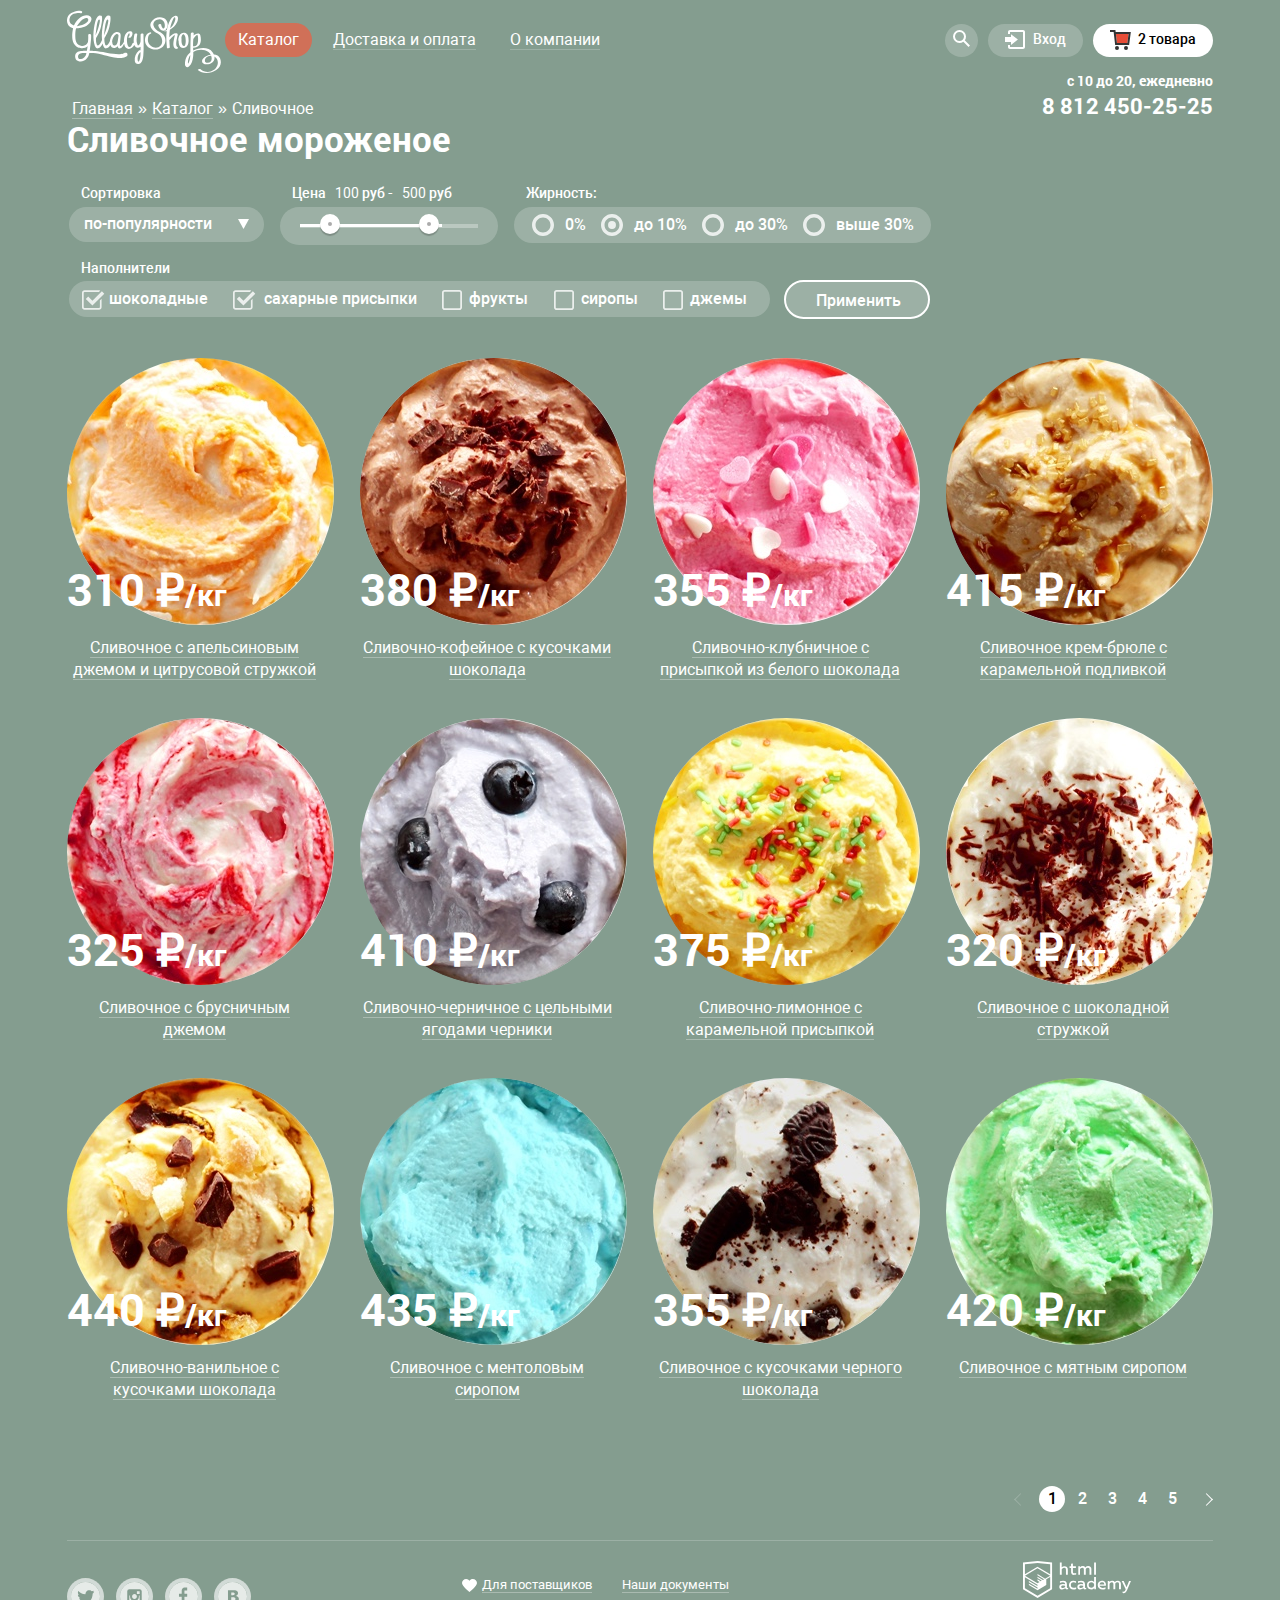
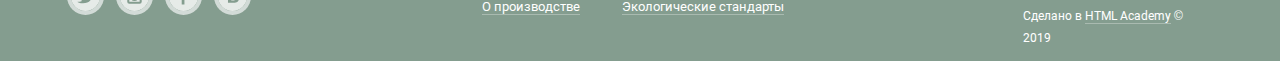
==== commit 8e6c293d: "Поправила кнопки пагинатора" ====
--- a/catalog.html
+++ b/catalog.html
@@ -289,15 +289,14 @@
             </div>
           </li>
         </ul>
-
         <ul class="pagination-list">
-          <li><a href="#" class="pagination-btn pagination-prew"></a></li>
-          <li><a href="#" class="current">1</a></li>
-          <li><a href="#">2</a></li>
-          <li><a href="#">3</a></li>
-          <li><a href="#">4</a></li>
-          <li><a href="#">5</a></li>
-          <li><a href="#" class="pagination-btn pagination-next"></a></li>
+          <li><a href="#" class=""><div class="pagination-btn pagination-prew pagination-inactive"></div></a></li>
+          <li><a href="#" class="current pagination-link">1</a></li>
+          <li><a href="#" class="pagination-link">2</a></li>
+          <li><a href="#" class="pagination-link">3</a></li>
+          <li><a href="#" class="pagination-link">4</a></li>
+          <li><a href="#" class="pagination-link">5</a></li>
+          <li><a href="#"><div class="pagination-btn pagination-next"></div></a></li>
         </ul>
       </section>  
     </main>
--- a/css/style.css
+++ b/css/style.css
@@ -1070,7 +1070,7 @@
     padding: 2px;
 }
 
-.pagination-list a {
+.pagination-link {
     display: block;
 	width: 26px;
 	line-height: 26px;
@@ -1082,13 +1082,13 @@
 	border-radius: 50%;
 }
 
-.pagination-list a:hover,
-.pagination-list a:focus {
+.pagination-link:hover,
+.pagination-link:focus {
 	color: rgba(50, 50, 50, 1);
 	background: rgba(255, 255, 255, 0.2);
 }
 
-.pagination-list a:active {
+.pagination-link:active {
 	color: rgba(50, 50, 50, 1);
 	background: rgba(255, 255, 255, 1);
 }
@@ -1100,27 +1100,28 @@
     border-radius: 50%;
 }
 
-
-.pagination-prew::before {
-    content: "";
-    border-bottom: 1px solid rgba(255, 255, 255, 0.2);
-    border-left: 1px solid rgba(255, 255, 255, 0.2);
+.pagination-btn {
     height: 8px;
     width: 8px;
     transform: rotate(45deg);
     margin-top: 9px;
+}
+
+.pagination-prew {
+    border-bottom: 1px solid rgba(255, 255, 255, 1);
+    border-left: 1px solid rgba(255, 255, 255, 1);
     margin-right: 10px;
 }
 
-.pagination-next::after {
-    content: "";
+.pagination-next {
     border-top: 1px solid rgba(255, 255, 255, 1);
     border-right: 1px solid rgba(255, 255, 255, 1);
-    height: 8px;
-    width: 8px;
-    transform: rotate(45deg);
     margin-top: 9px;
     margin-left: 13px;
+}
+
+.pagination-inactive {
+    opacity: 0.2;
 }
 
 .main-footer {
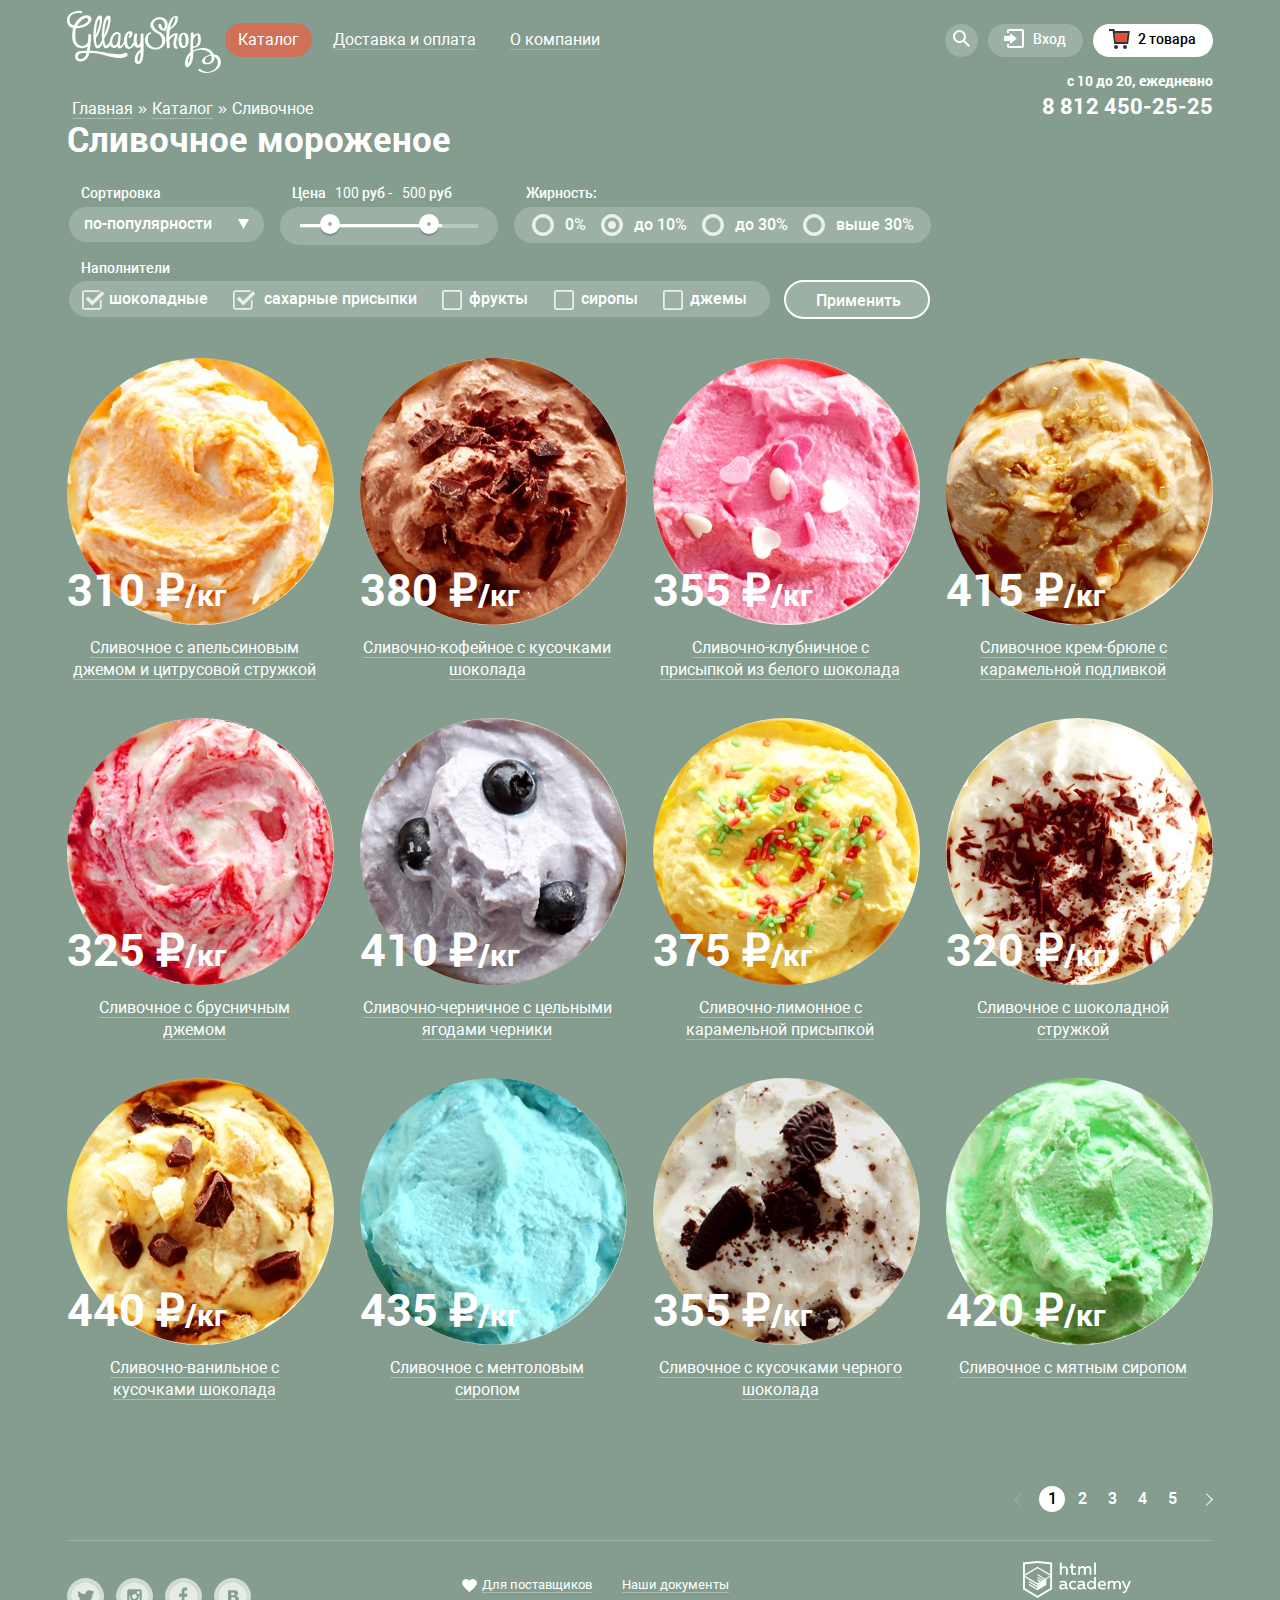
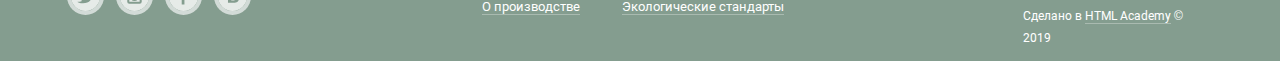
==== commit 10aaf9c0: "Сделала ссылку на весь размер" ====
--- a/catalog.html
+++ b/catalog.html
@@ -41,7 +41,7 @@
           </form>
           <ul class="user-account">
             <li class="nav-item login-icon">
-              <svg xmlns="http://www.w3.org/2000/svg" xmlns:xlink="http://www.w3.org/1999/xlink" width="21" height="19" viewBox="0 0 21 19"><g fill="#fff"><path d="M6 14.875L12.917 9.5 6 4.125v2.917H-.042v4.917H6z"/><path d="M18 0H5C3.9 0 3 .9 3 2v2h2V2h13v15H5v-2H3v2c0 1.1.9 2 2 2h13c1.1 0 2-.9 2-2V2c0-1.1-.9-2-2-2z"/></g></svg>
+              <svg class="svg-nav-item" xmlns="http://www.w3.org/2000/svg" xmlns:xlink="http://www.w3.org/1999/xlink" width="21" height="19" viewBox="0 0 21 19"><g fill="#fff"><path d="M6 14.875L12.917 9.5 6 4.125v2.917H-.042v4.917H6z"/><path d="M18 0H5C3.9 0 3 .9 3 2v2h2V2h13v15H5v-2H3v2c0 1.1.9 2 2 2h13c1.1 0 2-.9 2-2V2c0-1.1-.9-2-2-2z"/></g></svg>
               <a href="#" class="login-link nav-item-link">Вход</a>
               <div class="modal modal-user">
                 <form action="https://echo.htmlacademy.ru" method="post">
@@ -61,8 +61,8 @@
             </li>
           </ul>
           <div class="nav-item basket full-basket">
-            <svg xmlns="http://www.w3.org/2000/svg" width="21" height="20" viewBox="0 0 21 20"><path fill="#E84D37" d="M5.888 4.031L6.922 13h10.45l1.176-8.969z"/><circle fill="#343434" cx="6.984" cy="18" r="2"/><circle fill="#343434" cx="15.984" cy="18" r="2"/><path fill="#343434" d="M5.657 2.031L5.422 0H0v2h3.64l1.5 13h13.988l1.699-12.969H5.657zM17.372 13H6.922L5.888 4.031h12.66L17.372 13z"/></svg>
-            <a href="#" class="nav-item-link">2 товара</a>
+            <svg class="svg-nav-item" xmlns="http://www.w3.org/2000/svg" width="21" height="20" viewBox="0 0 21 20"><path fill="#E84D37" d="M5.888 4.031L6.922 13h10.45l1.176-8.969z"/><circle fill="#343434" cx="6.984" cy="18" r="2"/><circle fill="#343434" cx="15.984" cy="18" r="2"/><path fill="#343434" d="M5.657 2.031L5.422 0H0v2h3.64l1.5 13h13.988l1.699-12.969H5.657zM17.372 13H6.922L5.888 4.031h12.66L17.372 13z"/></svg>
+            <a href="#" class="nav-item-link full-basket-link">2 товара</a>
             <div class="modal modal-basket">
               <form action="https://echo.htmlacademy.ru" method="post">
                 <table class="basket-table">
--- a/css/style.css
+++ b/css/style.css
@@ -189,7 +189,6 @@
 
 .nav-item {
     background: rgba(255, 255, 255, 0.2);
-    padding: 6px 17px;
     margin-left: 10px;
     text-align: center;
     vertical-align: middle;
@@ -207,9 +206,18 @@
 .nav-item .nav-item-link {
     color: #ffffff;
     display: block;
-    padding-left: 7px;
-    padding-top: 1px;
-}
+    padding: 7px 17px 0px 45px;
+    border-radius: 30px;
+    box-sizing: border-box;
+}
+
+.svg-nav-item {
+    position: absolute;
+    top: 5px;
+    left: 16px;
+    z-index: 3;
+}
+
 
 .full-basket {
     background: rgba(255, 255, 255, 1);
@@ -220,9 +228,10 @@
     color: #000000;
 }
 
-.full-basket:hover .modal-basket {
-    display: block;
-}
+.full-basket-link:hover + .modal-basket {
+    display: block;
+}
+
 
 .button-search {
     width: 33px;
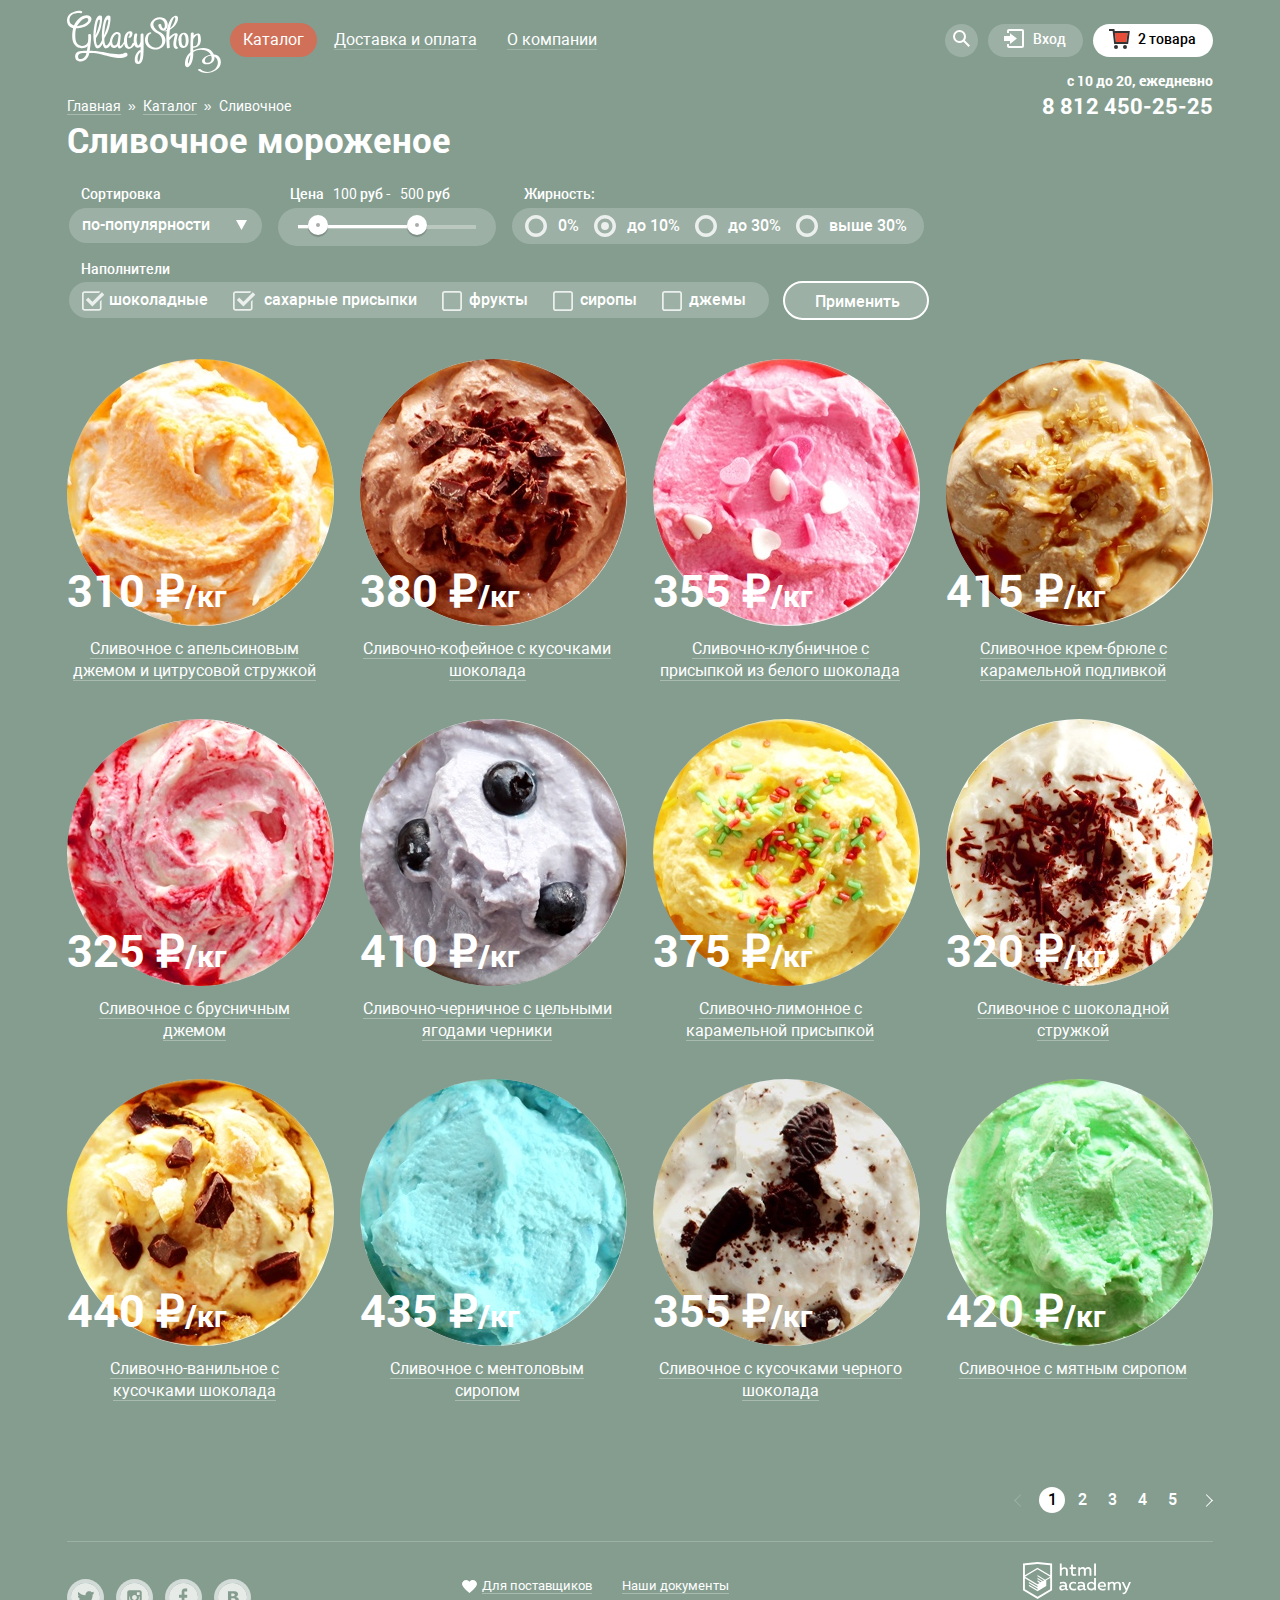
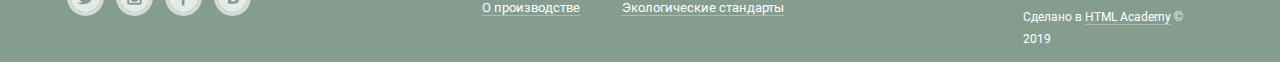
==== commit 4a81afc7: "Доработала форму, привязала минимизированные файлы" ====
--- a/catalog.html
+++ b/catalog.html
@@ -3,9 +3,8 @@
   <head>
     <meta charset="utf-8">
     <title>HTML Academy: Глейси</title>
-    <link href="https://fonts.googleapis.com/css?family=Roboto:400,500,700&display=swap&subset=cyrillic" rel="stylesheet">
     <link href="css/normalize.css" rel="stylesheet">
-    <link href="css/style.css" rel="stylesheet">
+    <link href="css/min-style.css" rel="stylesheet">
   </head>
   <body>
     <header class="main-header">
@@ -40,9 +39,9 @@
             </div>
           </form>
           <ul class="user-account">
-            <li class="nav-item login-icon">
+            <li class="nav-item login-link login-icon">
               <svg class="svg-nav-item" xmlns="http://www.w3.org/2000/svg" xmlns:xlink="http://www.w3.org/1999/xlink" width="21" height="19" viewBox="0 0 21 19"><g fill="#fff"><path d="M6 14.875L12.917 9.5 6 4.125v2.917H-.042v4.917H6z"/><path d="M18 0H5C3.9 0 3 .9 3 2v2h2V2h13v15H5v-2H3v2c0 1.1.9 2 2 2h13c1.1 0 2-.9 2-2V2c0-1.1-.9-2-2-2z"/></g></svg>
-              <a href="#" class="login-link nav-item-link">Вход</a>
+              <a href="#" class="nav-item-link">Вход</a>
               <div class="modal modal-user">
                 <form action="https://echo.htmlacademy.ru" method="post">
                   <label for="user-email" class="visually-hidden">Емайл</label>
--- a/css/min-style.css
+++ b/css/min-style.css
@@ -0,0 +1 @@
+@font-face{font-style:normal;font-weight:400;font-family:Roboto;src:url(../fonts/roboto.woff2) format("woff2"),url(../fonts/roboto.woff) format("woff")}@font-face{font-style:normal;font-weight:500;font-family:Roboto;src:url(../fonts/robotomedium.woff2) format("woff2"),url(../fonts/robotomedium.woff) format("woff")}@font-face{font-style:normal;font-weight:700;font-family:Roboto;src:url(../fonts/robotobold.woff2) format("woff2"),url(../fonts/robotobold.woff) format("woff")}body{margin:0;padding:0;font-family:Roboto,Arial,sans-serif;font-size:16px;line-height:22px;color:#fff;background-color:#849d8f;min-width:1200px}.container{width:1146px;margin:0 auto;padding:0 27px;position:relative}.visually-hidden{position:absolute;width:1px;height:1px;margin:-1px;padding:0;overflow:hidden;border:0;clip:rect(0 0 0 0)}a{text-decoration:none}.address{font-style:normal}.top-address{text-align:right;margin-top:-5px}.adrress-timetable{margin:0;padding-bottom:5px;font-weight:700;font-size:14px;line-height:16px}.main-navigation{font-size:16px;line-height:18px;display:flex;min-height:65px;padding-top:10px}.main-header{min-height:120px}.site-navigation>li{display:inline-block;vertical-align:top;position:relative;padding-top:13px;margin-bottom:5px}.main-menu-link{display:block;color:#fff;padding:8px 13px;margin-bottom:10px}.main-menu-link:not(.menu-active)::after{content:"";display:block;height:1px;background-color:rgba(255,255,255,.2)}.main-menu-link:focus,.main-menu-link:hover{border-radius:30px;color:#323232;background:#f7f6f3}.main-menu-link:active{border-radius:30px;background:rgba(248,247,244,.99);background:#ededed;box-shadow:inset 0 2px 1px 0 #696969;color:#323232}.menu-active{color:#fff;background:#d07058;border-radius:30px}.site-navigation,.submenu{margin:0;padding:0;list-style:none;z-index:3}.site-navigation .submenu{position:absolute;min-width:145px;left:-3px;top:calc(100% - 5px);border-radius:5px;display:none;box-shadow:0 20px 20px 0 rgba(0,0,0,.4);background:#f8f7f4}.site-navigation{padding-left:9px}.submenu-link{font-weight:400;font-size:14px;color:#323232;line-height:30px;display:block;padding:1px 20px}.submenu-link-new{font-weight:700;padding:4px 20px}.submenu-link:hover{background:#fbded7;color:#323232}.submenu-link:active{background:#f6b5a5}.submenu-link-active{background:#d07058;color:#fff}.nav-item-root:hover .submenu{display:block}.line{height:1px;margin:0 9px 0 6px;background:rgba(53,53,53,.2)}.nav-item{background:rgba(255,255,255,.2);margin-left:10px;text-align:center;vertical-align:middle;font-weight:500;font-size:14px;line-height:16px;border-radius:30px;position:relative;display:flex;height:33px;box-sizing:border-box;margin-top:4px}.nav-item .nav-item-link{color:#fff;display:block;padding:7px 17px 0 45px;border-radius:30px;box-sizing:border-box}.svg-nav-item{position:absolute;top:5px;left:16px;z-index:3}.full-basket{background:rgba(255,255,255,1);margin-bottom:10px}.full-basket .nav-item-link{color:#000}.full-basket:hover .modal-basket{display:block}.modal-basket:hover,.modal-user:focus-within,.modal-user:hover{display:block}.button-search{width:33px;height:33px;background:rgba(255,255,255,.2);border-radius:50%;border:none;padding:0;margin-top:4px}.search-form{position:relative}.search-form:hover .modal-search{display:block}.search-form:focus-within .modal-search{display:block}.button-search:active,.button-search:hover,.nav-item:active .nav-item-link,.nav-item:focus .nav-item-link,.nav-item:hover .nav-item-link{background-color:#fff;color:#000}.nav-item:active,.nav-item:focus,.nav-item:hover{background-color:#fff;color:#000}.button-search:active path,.button-search:hover path,.empty-basket:active circle,.empty-basket:active path,.empty-basket:hover circle,.empty-basket:hover path,.login-icon:active path,.login-icon:hover path{fill:#000}.user-navigation{margin-left:auto;display:flex;padding-top:10px}.user-account{list-style:none;margin:0;padding:0}.login-link{position:relative}.breadcrumbs span{margin-right:7px}.breadcrumbs a{color:#fff;border-bottom:1px solid rgba(255,255,255,.3);margin-right:7px}.breadcrumbs a:focus,.breadcrumbs a:hover{color:#eebb9e;border-bottom:1px solid rgba(255,188,158,.3)}.breadcrumbs{margin:-25px auto 0 auto;padding:0;display:flex;list-style:none;font-size:14px}.main-address{font-weight:700;font-style:normal;font-size:22px;color:#fff;line-height:24px}.slider{position:relative}.slider-list{list-style:none;padding:0;margin:0 auto;width:700px}.slider-item{text-align:center}.slider-item{display:none}.slider-item .slider-heading{font-size:60px;line-height:60px;font-weight:700;margin:0;padding-top:270px;padding-bottom:30px;min-width:600px}.slider-img{position:absolute;top:-135px;left:80px;z-index:-1}.slider-controls{position:absolute;bottom:20px;left:27px;z-index:20;font-size:0}.controls{display:inline-block;width:17px;height:17px;margin-right:8px;vertical-align:top;background-color:transparent;border:2px solid #fff;border-radius:50%;cursor:pointer}.controls-active{background-color:#fff}.promo-list{list-style:none;padding:0;margin:0;display:flex}.promo-item{width:560px;min-height:230px;padding:13px 18px;margin-top:42px;margin-bottom:3px;border-radius:17px;background-position:top center;background-repeat:no-repeat;vertical-align:bottom;position:relative;box-sizing:border-box}.promo-item .promo-heading{font-size:35px;line-height:41px;font-weight:700;margin:0}.promo-item .promo-text{font-size:18px;line-height:22px;font-weight:700;margin-bottom:63px}.promo-item .button{position:absolute;right:20px;bottom:22px;padding:11px 23px}.promo-rasberry{background-color:#c5083b;background-image:url(../img/rassberry.jpg);background-size:cover}.promo-item:first-child{margin-right:26px}.promo-chocolate{background-color:#2b190c;background-image:url(../img/chocolate.jpg);background-size:cover}.bestsellers-list{list-style:none;padding:0;margin-top:28px;display:flex;flex-wrap:wrap;text-align:center}.bestsellers-list li:not(:nth-child(4n)){margin-right:26px}.catalog-list{list-style:none;display:flex;flex-wrap:wrap;text-align:center;padding:0}.catalog-list li:not(:nth-child(4n)){margin-right:26px}.card-product .card-name{font-size:16px;line-height:22px;font-weight:400;margin-top:-10px;width:254px}.card-product .card-price{font-size:45px;line-height:13px;font-weight:700;position:absolute;top:224px}.card-header{border-bottom:1px solid rgba(255,255,255,.3)}.card-price .card-weight{font-size:30px;line-height:13px;font-weight:700}.card-product .card-img{border-radius:50%;margin:0}.card-product p{margin-top:0}.card-hit{background-color:#fff;background-image:url(../img/hit.svg);background-position:top center;background-repeat:no-repeat;position:absolute;width:61px;height:61px;border-radius:50%;top:0}.card-product{width:267px;display:flex;flex-direction:column-reverse;align-items:flex-start;position:relative;margin-top:10px;margin-bottom:11px}.card-product .card-button{display:none;padding:11px 0;font-size:18px;position:absolute;bottom:22px;left:45px;right:45px;min-width:170px;box-sizing:border-box}.card-product:hover .card-cover{display:block}.card-product:hover .card-button{display:inline-block;vertical-align:top}.card-cover{position:absolute;top:-5px;left:-10px;right:10px;bottom:-60px;display:none;width:289px;min-height:405px;background:rgba(255,255,255,.3);border-radius:10px;z-index:1}.button-main{display:inline-block;padding:12px 44px;font-weight:600;font-size:31px;line-height:41px;text-align:center;color:#fff;vertical-align:top;text-decoration:none;text-shadow:0 2px 5px rgba(160,32,11,.76);background:#f26843;background:linear-gradient(to bottom,#f26843 0,#e74a35 100%);border-radius:50px;box-shadow:0 2px 2px rgba(172,16,0,.64);border:none;cursor:pointer}.button-main:focus,.button-main:hover{background:linear-gradient(to bottom,#f58669 0,#ec6f5e 100%);box-shadow:0 2px 2px rgba(172,16,0,1)}.button-main:active{color:#fceeec;background:linear-gradient(to bottom,#d84732 0,#e1613e 100%);box-shadow:inset 0 2px 2px rgba(172,16,0,1)}.button{border:none;font:inherit;font-size:18px;color:#fff;letter-spacing:0;text-align:center;line-height:24px;background-image:linear-gradient(0deg,#ca3824 0,#f26843 100%);box-shadow:0 2px 2px 0 rgba(85,8,0,.54);border-radius:45px;padding:10px 30px}.button:focus,.button:hover{color:#fefefe;background-image:linear-gradient(0deg,#e74a35 0,#f26843 100%);box-shadow:0 1px 2px 0 #ac1000}.button:active{color:#fceeec;background-image:linear-gradient(0deg,#f26843 0,#e74a35 100%);box-shadow:inset 0 2px 2px 0 #942718}.features-list{list-style:none;display:flex;flex-wrap:wrap;justify-content:space-between;margin:0;padding:0}.features{background-color:#f0e6cf;background-image:url(../img/waffle-big.jpg);background-position:top center;box-sizing:border-box;padding:22px;min-height:303px;border-radius:17px;margin-top:-5px}.features-heading{color:#000;font-size:24px;line-height:30px;font-weight:500;margin:0;padding-bottom:20px}.features-item{padding-left:55px;font-weight:400;font-size:16px;color:#323232;line-height:22px;width:484px;position:relative}.features-item:first-child{margin-bottom:23px}.features-item::before{content:"";position:absolute;top:-10px;left:0;width:49px;height:49px;background-repeat:no-repeat;background-position:0 0}.icecream::before{background-image:url(../img/ice-cream.svg)}.thermometer::before{background-image:url(../img/thermometer.svg)}.eco::before{background-image:url(../img/eco.svg)}.cow::before{background-image:url(../img/cow.svg)}.index-columns{display:flex;justify-content:space-between;margin:0 auto;padding-top:40px}.blog-list{background-color:#fff;background-image:url(../img/straberry.jpg);background-position:top center;background-size:cover;background-repeat:no-repeat;margin-right:27px;padding:22px 20px;width:560px;border-radius:17px}.blog-list h2{font-size:16px;line-height:22px;color:#323232;margin:0;padding-bottom:7px;padding:5px}.blog-list h3{font-size:24px;line-height:30px;width:280px;font-weight:700;color:#323232;margin:0}.blog-list a{text-decoration:underline;text-decoration-color:currentColor}.blog-header::after{content:"";display:block;height:1px;background-color:#323232}.mailing{color:#5a5a5a;background-color:#fff;background-image:url(../img/bg-post.svg);background-position:top center;background-size:cover;background-repeat:no-repeat;box-sizing:border-box;width:560px;padding:6px;border-radius:17px}.mailing-block{background-color:#f8f7f4;box-sizing:border-box;width:549px;min-height:210px;padding:30px 20px;border-radius:17px}.mailing-block input{margin-top:37px;min-height:40px;min-width:366px;border-radius:3px;padding:10px;box-sizing:border-box}.mailing-block button{padding:10px 18px;margin-left:7px;background-image:linear-gradient(0deg,#e74a35 0,#f26843 100%);box-shadow:0 2px 2px 0 rgba(172,16,0,.64)}.mailing-text{margin:0}.map{position:relative;margin-top:40px;height:430px;overflow:hidden;box-sizing:border-box;background:#f6f0d8}.map-point{width:150px}.map-google{position:absolute;height:430px;width:100%;overflow:hidden;z-index:1;top:0;right:0}.map p{margin:0}.map-image{margin:0 auto;position:absolute;width:100%;left:0;top:50%;transform:translateY(-50%)}.map-contacts{background-color:#f8f7f4;color:#000;width:270px;position:absolute;right:30px;bottom:60px;border-radius:12px;padding:30px 20px 33px 28px;font-weight:400;z-index:2;box-sizing:border-box;min-height:308px;min-width:302px;display:flex;flex-direction:column;justify-content:space-between}.map-contacts address{font-weight:inherit;font-size:14px;color:#323232;line-height:20px}.map-address{font-weight:700;font-size:18px;color:#323232;line-height:24px}.address-tel{padding-bottom:10px}.button-feedback{padding:10px 10px}.filter{display:flex;flex-wrap:wrap;padding:0;margin:0}.filter legend{padding-left:12px;font-weight:500;font-size:14px;color:#fff;line-height:16px}.filter-section{font-weight:700;font-size:35px;line-height:41px;margin-top:2px;margin-bottom:26px}.filter fieldset{border-radius:45px;border:none;padding-left:0;padding-bottom:15px}.sort{outline:0;-moz-appearance:none;-webkit-appearance:none;appearance:none;color:#fff;border:none;box-sizing:border-box;color:#fff;font-size:16px;line-height:18px;font-weight:500;background:rgba(255,255,255,.2) url(../img/icon-down-dir.svg) no-repeat center right 15px;padding:8px 13px 9px;border-radius:45px;min-width:193px}.sort:active,.sort:focus,.sort:hover{color:#323232;background:#fff url(../img/icon-down-black.svg) no-repeat center right 15px}.filter-button{width:146px;height:39px;background:rgba(255,255,255,.2);border:2px solid #fff;border-radius:45px;padding:10px 30px;font-weight:500;font-size:16px;color:#fff;line-height:18px;margin-top:20px}.filter-button:focus,.filter-button:hover{background:#fff;color:#323232}.filter-button:active{background:#ededed;box-shadow:inset 0 2px 1px 0 #696969}.value-controls{width:30px;padding:0;border:0;text-align:right;background-color:#849d8f;color:#fff}.filter input[type^=check]+label::before,.filter input[type^=radio]+label::before{content:"";display:inline-block;margin-right:7px;padding-right:12px;vertical-align:middle;background-repeat:no-repeat;background-size:contain;box-sizing:border-box;opacity:.8}.filter input[type^=check]+label::before{background:url(../img/checkbox-off.svg);background-repeat:no-repeat;width:20px;height:20px;background-size:contain}.filter input[type^=radio]+label::before{background:url(../img/radio-off.svg);background-repeat:no-repeat;background-size:auto;width:22px;height:22px}.filter input[type^=check]:checked+label::before{background:url(../img/checkbox-on.svg);background-repeat:no-repeat;width:24px;height:20px;background-size:contain;margin-right:3px}.filter input[type^=radio]:checked+label::before{background:url(../img/radio-on.svg);width:22px;height:22px;background-size:contain}.filter input[type^=check]:focus+label::before,.filter input[type^=check]:hover+label::before,.filter input[type^=radio]:focus+label::before,.filter input[type^=radio]:hover+label::before{opacity:1}.filter input[type^=check]:disabled+label::before,.filter input[type^=radio]:disabled+label::before{opacity:.4}.range-controls{position:relative;padding:10px;width:178px}.range-controls .scale{height:4px;background:rgba(255,255,255,.3)}.range-controls .bar{width:70%;height:3px;background:#fff}.range-toggle{position:absolute;top:0;width:4px;height:4px;background:#ababab;border:8px solid #fff;border-radius:50%;box-shadow:0 2px 1px 0 rgba(0,1,1,.2);cursor:pointer}.range-toggle:focus,.range-toggle:hover{background:#1c4f80}.range-toggle-min{left:10%}.range-toggle-max{left:60%}.filter-item{background:rgba(255,255,255,.2);font-weight:500;border-radius:45px;padding:7px 10px;box-sizing:border-box;display:flex;justify-content:space-around}.filter-fat{min-width:412px;padding-left:5px}.filter-fillers{min-width:700px;padding-left:0}.pagination-list{list-style:none;display:flex;justify-content:flex-end;margin-top:56px;padding-bottom:26px;border-bottom:1px solid rgba(255,255,255,.2)}.pagination-list li{padding:2px}.pagination-link{display:block;width:26px;line-height:26px;font-size:16px;font-weight:500;text-align:center;text-decoration:none;color:rgba(255,255,255,1);border-radius:50%}.pagination-link:focus,.pagination-link:hover{color:rgba(50,50,50,1);background:rgba(255,255,255,.2)}.pagination-link:active{color:rgba(50,50,50,1);background:rgba(255,255,255,1)}.pagination-list .current{line-height:26px;color:#000;background:rgba(255,255,255,1);border-radius:50%}.pagination-btn{height:8px;width:8px;transform:rotate(45deg);margin-top:9px}.pagination-prew{border-bottom:1px solid rgba(255,255,255,1);border-left:1px solid rgba(255,255,255,1);margin-right:10px}.pagination-next{border-top:1px solid rgba(255,255,255,1);border-right:1px solid rgba(255,255,255,1);margin-top:9px;margin-left:13px}.pagination-inactive{opacity:.2}.main-footer{display:flex;justify-content:space-between;margin-top:20px;min-height:20px;font-weight:400;font-size:12px;color:#fff;line-height:22px}.main-footer a{color:#fff;font-weight:400}.footer-nav a,.link{border-bottom:1px solid rgba(255,255,255,.3)}.footer-nav a:focus,.footer-nav a:hover,.link:focus,.link:hover{color:#eebb9e;border-bottom:1px solid rgba(255,188,158,.3)}.one-fourth p{margin-top:0}.social-link{width:40px;height:40px;margin-right:9px;display:flex;position:relative}.social-link:hover{opacity:1}.social-list{list-style:none;display:flex;padding:0;margin-top:17px}.social-link::before{content:"";position:absolute;height:29px;width:29px;display:block;opacity:.8;background-position:top center;background-repeat:no-repeat;background-size:cover;border-radius:50%;border:4px solid rgba(255,255,255,.8)}.social-link-twitter::before{background-image:url(../img/twitter.svg)}.social-link-instagram::before{background-image:url(../img/instagram.svg)}.social-link-fb::before{background-image:url(../img/fb.svg)}.social-link-vk::before{background-image:url(../img/vk.svg)}.social-link-fb:focus::before,.social-link-fb:hover::before,.social-link-instagram:focus::before,.social-link-instagram:hover::before,.social-link-twitter:focus::before,.social-link-twitter:hover::before,.social-link-vk:focus::before,.social-link-vk:hover::before{opacity:1;border:4px solid rgba(255,255,255,.7)}.social-link-fb:active::before,.social-link-instagram:active::before,.social-link-twitter:active::before,.social-link-vk:active::before{opacity:.7;border:4px solid rgba(255,255,255,.7)}.link-provider{position:relative}.link-provider::before{content:"";background-image:url(../img/heart.svg);width:15px;height:13px;position:absolute;top:2px;left:-20px}.link-production{padding-left:28px}.links-container{padding-right:15px}.footer-nav-one{list-style:none;padding:0;font-size:13px}.footer-nav-two{list-style:none;padding-left:30px;font-size:13px}.one-fourth{width:190px}.links-container{display:flex}.modal{position:absolute;display:none;color:#000;background:#f8f7f4;box-shadow:0 20px 20px 0 rgba(0,0,0,.4);border-radius:5px;box-sizing:border-box;z-index:3}.modal input[type=email],.modal input[type=password],.modal input[type=text],.modal textarea{box-sizing:border-box;padding:15px;padding-right:40px;background:#fff;border:1px solid rgba(178,178,178,.52);border-radius:5px;font-weight:700;font-size:16px;color:#323232;line-height:24px;margin-bottom:20px;height:47px}.mailing-block input[type=email]{font-weight:700;font-size:16px;color:#323232}.modal input[type=email]:hover,.modal input[type=password]:hover,.modal input[type=text]:hover{background:#fff;border:2px solid rgba(154,154,154,.52);padding-left:14px}.modal textarea:hover{background:#fff;border:2px solid rgba(154,154,154,.52);padding-left:14px;padding-top:14px}.mailing-block input[type=email]:hover{background:#fff;border:2px solid rgba(154,154,154,.52)}.modal input[type=email]:focus-within,.modal input[type=password]:focus-within,.modal input[type=text]:focus-within{background:#fff;border:2px solid rgba(46,136,228,.52);padding-left:14px}.modal textarea:focus-within{background:#fff;border:2px solid rgba(46,136,228,.52);padding-left:14px;padding-top:14px}.mailing-block input::placeholder,.modal input::placeholder,.modal textarea::placeholder{font-weight:400}.mailing-block input[type=email]:focus-within{background:#fff;border:2px solid rgba(46,136,228,.52)}.modal-search{width:343px;align-items:center;top:24px;right:-2px;padding:20px 15px;display:none}.modal-search input[type=text]{width:314px;margin:0;font-size:14px}.modal-user{top:36px;right:0;width:278px;height:215px;padding:20px 20px;display:none}.modal-user input[type=email],.modal-user input[type=password]{min-width:242px;height:44px}.modal-user-link{font-weight:400;font-size:13px;color:#323232;line-height:16px;background:#f8f7f4}.modal-user .button{padding:10px 24px;border-radius:20px}.login-help{display:block;margin:0;height:62px}.login-group{display:flex;justify-content:space-between;align-items:flex-start}.login-link:hover .modal-user{display:block}.modal-user-link:focus,.modal-user-link:hover{color:#ffbc9e;background:0 0}.modal-basket::after,.modal-user::after{content:"";height:5px;width:200px;display:block;background-color:rgba(255,255,255,0);position:absolute;top:-5px;right:0}.modal-basket{width:542px;min-height:243px;top:38px;right:0;z-index:1;font-weight:400;font-size:13px;color:#323232;line-height:16px}.modal-basket form{display:flex;flex-direction:column;justify-content:space-between;align-items:flex-end;padding-bottom:15px}.basket-table td:not(.basket-image){padding-top:10px}.modal-basket .button{padding:10px 17px;margin-right:13px}.basket-table{border-spacing:5px 18px;box-sizing:border-box}.basket-item{vertical-align:top}.basket-order-price{padding-top:10px;padding-right:13px}.basket-item-image{vertical-align:top;border-radius:50%}.basket-title{width:245px;text-align:left}.basket-unit-price{color:#999;min-width:77px}.basket-total-price{padding-right:35px}.button-del-item{border:none;width:15px;height:15px;cursor:pointer;background:#f8f7f4 url(../img/cross-big.svg);background-size:11px 11px;background-repeat:no-repeat;background-position:50% 50%}.basket-order-price{font-weight:700;font-size:15px;color:#323232;line-height:18px;text-align:right;border-top:1px solid #cacac7}.modal-feedback{top:50%;left:50%;width:481px;height:446px;margin-top:-240px;margin-left:-223px;padding:5px 25px;position:fixed;display:none}.feedback-heading{font-weight:500;font-size:24px;color:#323232;line-height:28px;margin-top:12px;margin-bottom:15px}.modal-feedback input[type=email],.modal-feedback input[type=text]{width:270px}.modal-feedback textarea{width:100%;min-height:158px}.modal-feedback .button{position:absolute;right:20px;bottom:22px;padding:11px 23px}.button-close-feedback{position:absolute;border:none;top:15px;right:12px;width:18px;height:17px;cursor:pointer;background:#f8f7f4;background-image:url(../img/cross-big.svg)}@keyframes bounce{0%{transform:translateY(-2000px)}70%{transform:translateY(30px)}90%{transform:translateY(-10px)}100%{transform:translateY(0)}}@keyframes shake{0%,100%{transform:translateX(0)}10%,30%,50%,70%,90%{transform:translateX(-10px)}20%,40%,60%,80%{transform:translateX(10px)}}.modal-show{display:block;animation:bounce .6s}.modal-error{animation:shake .6s}.slide-show{display:block}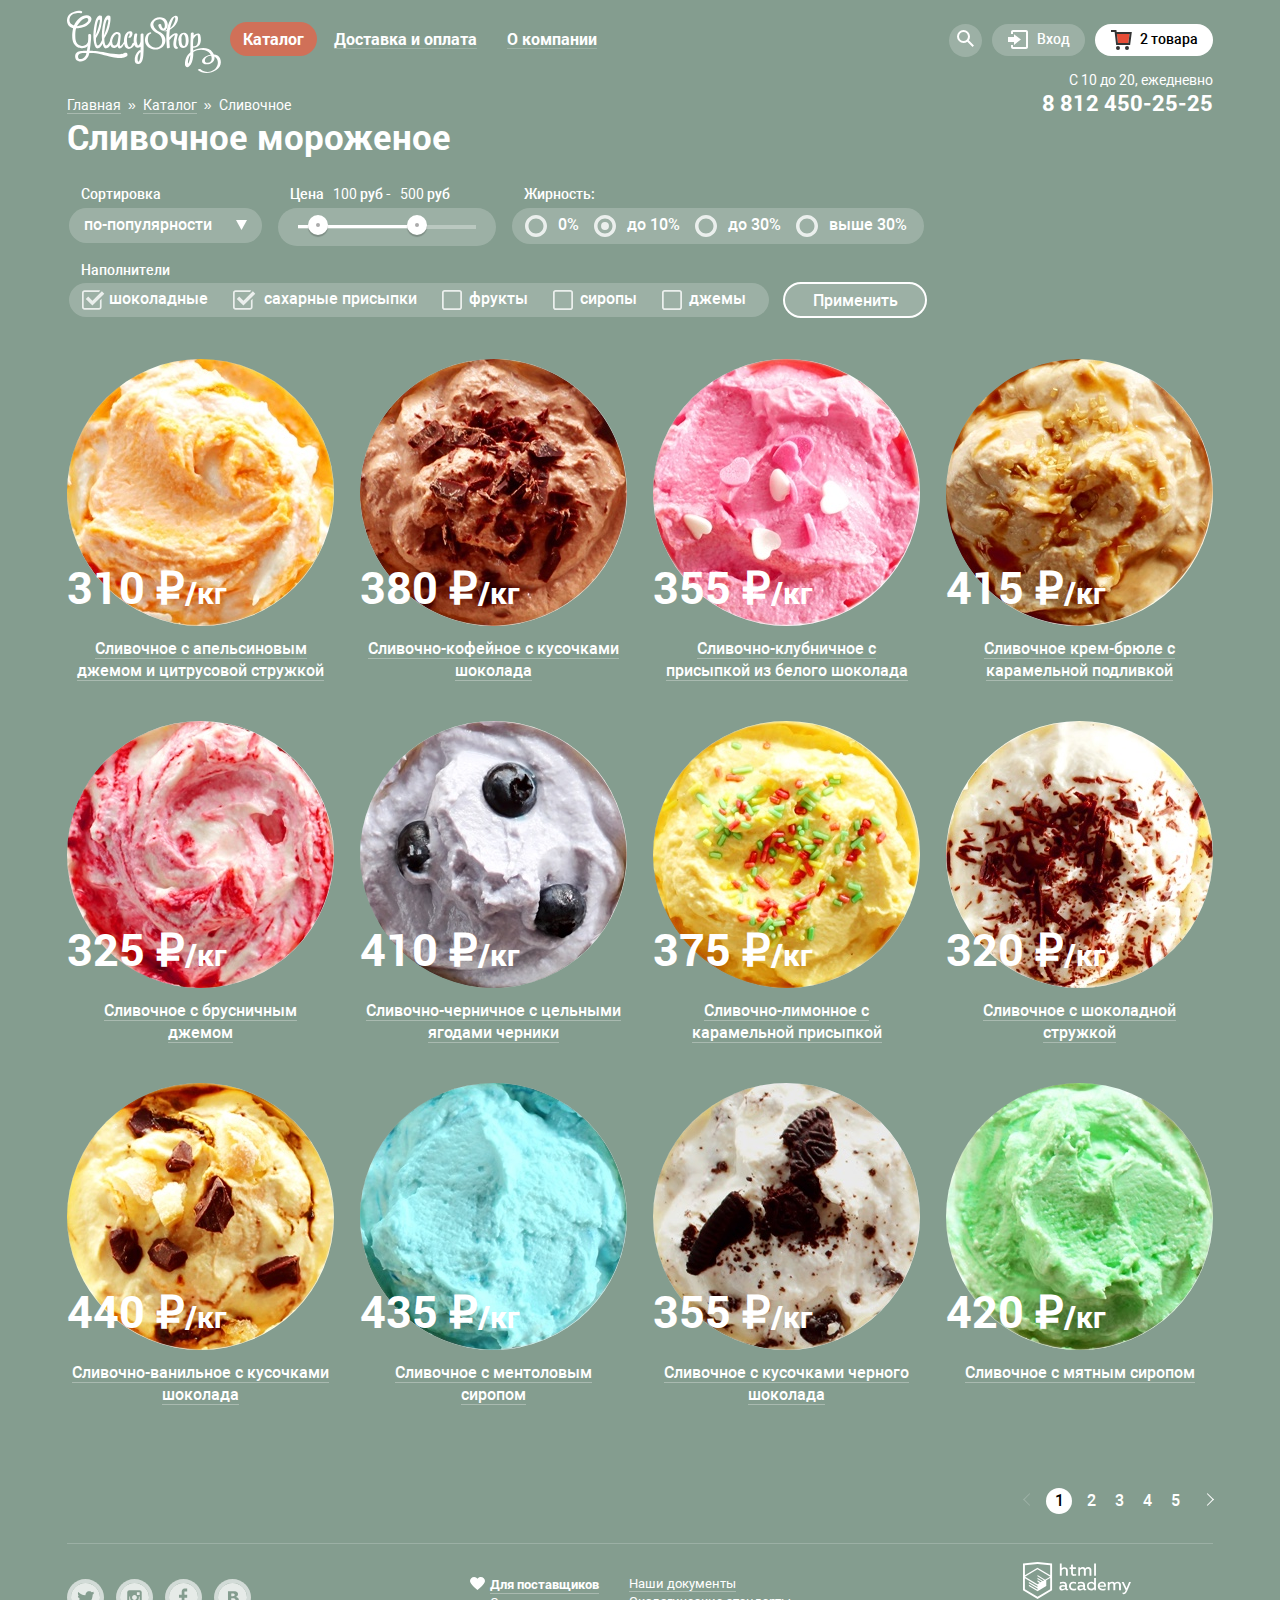
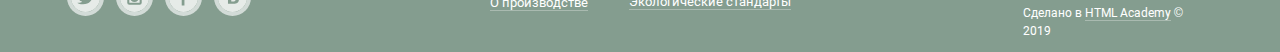
==== commit d3ac5f19: "Переделала все)" ====
--- a/catalog.html
+++ b/catalog.html
@@ -4,12 +4,12 @@
     <meta charset="utf-8">
     <title>HTML Academy: Глейси</title>
     <link href="css/normalize.css" rel="stylesheet">
-    <link href="css/min-style.css" rel="stylesheet">
+    <link href="css/style.css" rel="stylesheet">
   </head>
   <body>
     <header class="main-header">
       <nav class="main-navigation container">
-        <a href="index.html">
+        <a class="logo-gllacy" href="index.html">
           <img src="img/logo.svg" width="154" height="64" alt="Логотип компании GllacyShop">
         </a>
         <ul class="site-navigation">
@@ -40,14 +40,14 @@
           </form>
           <ul class="user-account">
             <li class="nav-item login-link login-icon">
-              <svg class="svg-nav-item" xmlns="http://www.w3.org/2000/svg" xmlns:xlink="http://www.w3.org/1999/xlink" width="21" height="19" viewBox="0 0 21 19"><g fill="#fff"><path d="M6 14.875L12.917 9.5 6 4.125v2.917H-.042v4.917H6z"/><path d="M18 0H5C3.9 0 3 .9 3 2v2h2V2h13v15H5v-2H3v2c0 1.1.9 2 2 2h13c1.1 0 2-.9 2-2V2c0-1.1-.9-2-2-2z"/></g></svg>
+              <svg class="svg-nav-item svg-nav-item-basket" xmlns="http://www.w3.org/2000/svg" xmlns:xlink="http://www.w3.org/1999/xlink" width="21" height="19" viewBox="0 0 21 19"><g fill="#fff"><path d="M6 14.875L12.917 9.5 6 4.125v2.917H-.042v4.917H6z"/><path d="M18 0H5C3.9 0 3 .9 3 2v2h2V2h13v15H5v-2H3v2c0 1.1.9 2 2 2h13c1.1 0 2-.9 2-2V2c0-1.1-.9-2-2-2z"/></g></svg>
               <a href="#" class="nav-item-link">Вход</a>
               <div class="modal modal-user">
                 <form action="https://echo.htmlacademy.ru" method="post">
                   <label for="user-email" class="visually-hidden">Емайл</label>
-                  <input id="user-email" type="email" name="email" value="" placeholder="электронная почта">
+                  <input id="user-email" type="email" name="email" value="" placeholder="Электронная почта">
                   <label for="user-password" class="visually-hidden">Пароль</label>
-                  <input id="user-password" type="password" name="password" value="" placeholder="пароль"> 
+                  <input id="user-password" type="password" name="password" value="" placeholder="Пароль"> 
                   <div class="login-group">
                     <button type="submit" class="button">Войти</button>
                     <div class="login-help">
@@ -69,7 +69,7 @@
                     <td><button type="button" class="button-del-item" aria-label="Удалить"></button></td>
                     <td class="basket-image"><img class="basket-item-image" src="img/1_mini.jpg" width="33" height="33" alt="Оранжевое мороженое с джемом"></td>
                     <td class="basket-title"><input type="hidden" name="title" value="Пломбир с апельсиновым джемом">Пломбир с апельсиновым джемом</td>
-                    <td><input type="hidden" name="number" value="1.5">1.5 кг</td>
+                    <td class="basket-number"><input type="hidden" name="number" value="1.5">1.5 кг</td>
                     <td class="basket-unit-price">x<input type="hidden" name="unit-price" value="200"> 200 руб</td>
                     <td class="basket-total-price"><input type="hidden" name="total-price" value="300"> 300 руб</td>
                   </tr>
@@ -77,7 +77,7 @@
                     <td><button type="button" class="button-del-item" aria-label="Удалить"></button></td>
                     <td class="basket-image"><img class="basket-item-image" src="img/2_mini.jpg" width="33" height="33" alt="Оранжевое мороженое с джемом"></td>
                     <td class="basket-title"><input type="hidden" name="title" value="Клубничный пломбир с присыпкой из белого шоколада">Клубничный пломбир с присыпкой из белого шоколада</td>
-                    <td><input type="hidden" name="number" value="1.5">1.5 кг</td>
+                    <td class="basket-number"><input type="hidden" name="number" value="1.5">1.5 кг</td>
                     <td class="basket-unit-price">x<input type="hidden" name="unit-price" value="300"> 300 руб</td>
                     <td class="basket-total-price" ><input type="hidden" name="total-price" value="450"> 450 руб</td>
                   </tr>
@@ -92,7 +92,7 @@
         </div>
       </nav>
       <address class="address top-address container">
-        <p class="adrress-timetable">с 10 до 20, ежедневно</p>
+        <p class="adrress-timetable">С 10 до 20, ежедневно</p>
         <a href="tel:+78124502525" class="main-address">8 812 450-25-25</a>
       </address>
     </header>
@@ -173,7 +173,7 @@
               <p><img src="img/1_1.jpg" class="card-img" width="267" height="267" alt="Оранжевое мороженое"></p>
               <p class="card-price">310 ₽<span class="card-weight">/кг</span></p>
               <div class="card-cover">
-                <a href="" class="button card-button">Быстрый просмотр</a>
+                <a href="#" class="button card-button">Быстрый просмотр</a>
               </div> 
             </div>
           </li>
@@ -183,7 +183,7 @@
               <p><img src="img/1_2.jpg" class="card-img" width="267" height="267" alt="Шоколадное мороженое"></p>
               <p class="card-price">380 ₽<span class="card-weight">/кг</span></p>
               <div class="card-cover">
-                <a href="" class="button card-button">Быстрый просмотр</a>
+                <a href="#" class="button card-button">Быстрый просмотр</a>
               </div> 
             </div>
           </li>
@@ -193,7 +193,7 @@
               <p><img src="img/1_3.jpg" class="card-img" width="267" height="267" alt="Розовое мороженое"></p>
               <p class="card-price">355 ₽<span class="card-weight">/кг</span></p>
               <div class="card-cover">
-                <a href="" class="button card-button">Быстрый просмотр</a>
+                <a href="#" class="button card-button">Быстрый просмотр</a>
               </div> 
             </div>
           </li>
@@ -203,7 +203,7 @@
               <p><img src="img/1_4.jpg" class="card-img" width="267" height="267" alt="Желтое мороженое с карамелью"></p>
               <p class="card-price">415 ₽<span class="card-weight">/кг</span></p>
               <div class="card-cover">
-                <a href="" class="button card-button">Быстрый просмотр</a>
+                <a href="#" class="button card-button">Быстрый просмотр</a>
               </div> 
             </div>
           </li>
@@ -213,7 +213,7 @@
               <p><img src="img/2_1.jpg" class="card-img" width="267" height="267" alt="Розовое мороженое"></p>
               <p class="card-price">325 ₽<span class="card-weight">/кг</span></p>
               <div class="card-cover">
-                <a href="" class="button card-button">Быстрый просмотр</a>
+                <a href="#" class="button card-button">Быстрый просмотр</a>
               </div> 
             </div>
           </li>
@@ -223,7 +223,7 @@
               <p><img src="img/2_2.jpg" class="card-img" width="267" height="267" alt="Белое мороженое с черникой"></p>
               <p class="card-price">410 ₽<span class="card-weight">/кг</span></p>
               <div class="card-cover">
-                <a href="" class="button card-button">Быстрый просмотр</a>
+                <a href="#" class="button card-button">Быстрый просмотр</a>
               </div> 
             </div>
           </li>
@@ -233,7 +233,7 @@
               <p><img src="img/2_3.jpg" class="card-img" width="267" height="267" alt="Жетое мороженое с карамелью"></p>
               <p class="card-price">375 ₽<span class="card-weight">/кг</span></p>
               <div class="card-cover">
-                <a href="" class="button card-button">Быстрый просмотр</a>
+                <a href="#" class="button card-button">Быстрый просмотр</a>
               </div> 
             </div>
           </li>
@@ -243,7 +243,7 @@
               <p><img src="img/2_4.jpg" class="card-img" width="267" height="267" alt="Белое мороженое с шоколадной стружкой"></p>
               <p class="card-price">320 ₽<span class="card-weight">/кг</span></p>
               <div class="card-cover">
-                <a href="" class="button card-button">Быстрый просмотр</a>
+                <a href="#" class="button card-button">Быстрый просмотр</a>
               </div> 
             </div>
           </li>
@@ -253,7 +253,7 @@
               <p><img src="img/3_1.jpg" class="card-img" width="267" height="267" alt="Желтое мороженое с шоколадом"></p>
               <p class="card-price">440 ₽<span class="card-weight">/кг</span></p>
               <div class="card-cover">
-                <a href="" class="button card-button">Быстрый просмотр</a>
+                <a href="#" class="button card-button">Быстрый просмотр</a>
               </div> 
             </div>
           </li>
@@ -263,7 +263,7 @@
               <p><img src="img/3_2.jpg" class="card-img" width="267" height="267" alt="Голубое мороженое"></p>
               <p class="card-price">435 ₽<span class="card-weight">/кг</span></p>
               <div class="card-cover">
-                <a href="" class="button card-button">Быстрый просмотр</a>
+                <a href="#" class="button card-button">Быстрый просмотр</a>
               </div> 
             </div>
           </li>
@@ -273,7 +273,7 @@
               <p><img src="img/3_3.jpg" class="card-img" width="267" height="267" alt="Белое мороженое с шоколадом"></p>
               <p class="card-price">355 ₽<span class="card-weight">/кг</span></p>
               <div class="card-cover">
-                <a href="" class="button card-button">Быстрый просмотр</a>
+                <a href="#" class="button card-button">Быстрый просмотр</a>
               </div> 
             </div>
           </li>
@@ -283,7 +283,7 @@
               <p><img src="img/3_4.jpg" class="card-img" width="267" height="267" alt="Зеленое мороженое"></p>
               <p class="card-price">420 ₽<span class="card-weight">/кг</span></p>
               <div class="card-cover">
-                <a href="" class="button card-button">Быстрый просмотр</a>
+                <a href="#" class="button card-button">Быстрый просмотр</a>
               </div> 
             </div>
           </li>
@@ -302,20 +302,20 @@
     <footer class="main-footer container">
       <div class="one-fourth social-container">
         <ul class="social-list">
-          <li><a href="" class="social-link social-link-twitter" aria-label="Твиттер"></a></li>
-          <li><a href="" class="social-link social-link-instagram" aria-label="Инстаграм"></a></li>
-          <li><a href="" class="social-link social-link-fb" aria-label="Фейсбук"></a></li>
-          <li><a href="" class="social-link social-link-vk" aria-label="Вконтакте"></a></li>
+          <li><a href="#" class="social-link social-link-twitter" aria-label="Твиттер"></a></li>
+          <li><a href="#" class="social-link social-link-instagram" aria-label="Инстаграм"></a></li>
+          <li><a href="#" class="social-link social-link-fb" aria-label="Фейсбук"></a></li>
+          <li><a href="#" class="social-link social-link-vk" aria-label="Вконтакте"></a></li>
         </ul>
       </div>
       <div class="half-width links-container">
         <ul class="footer-nav footer-nav-one">
-          <li ><a href="" class="link link-provider">Для поставщиков</a></li>
-          <li><a href="">О производстве</a></li>
+          <li ><a href="#" class="link link-provider">Для поставщиков</a></li>
+          <li><a href="#">О производстве</a></li>
         </ul>
         <ul class="footer-nav footer-nav-two">
-          <li><a href="">Наши документы</a></li>
-          <li><a href="">Экологические стандарты</a></li>
+          <li><a href="#">Наши документы</a></li>
+          <li><a href="#">Экологические стандарты</a></li>
         </ul>
       </div>
       <div class="one-fourth developer-container">
--- a/css/style.css
+++ b/css/style.css
@@ -0,0 +1,1693 @@
+@font-face {
+    font-style: normal;
+    font-weight: 400;
+    font-family: "Roboto";
+    src: url("../fonts/roboto.woff2") format("woff2"), 
+    url("../fonts/roboto.woff") format("woff");
+  }
+
+@font-face {
+    font-style: normal;
+    font-weight: 500;
+    font-family: "Roboto";
+    src: url("../fonts/robotomedium.woff2") format("woff2"), 
+    url("../fonts/robotomedium.woff") format("woff");
+}
+
+@font-face {
+    font-style: normal;
+    font-weight: 700;
+    font-family: "Roboto";
+    src: url("../fonts/robotobold.woff2") format("woff2"), 
+    url("../fonts/robotobold.woff") format("woff");
+}
+
+body {
+    margin: 0;
+    padding: 0;
+    font-family: "Roboto", Arial, sans-serif;
+    font-size: 16px;
+    line-height: 22px;
+    color: #ffffff;
+    background-color: #849d8f;
+    min-width: 1200px;
+}
+
+.container {
+    width: 1146px;
+    margin: 0 auto;
+    padding: 0px 27px;
+    position: relative;
+}
+
+
+
+.visually-hidden {
+    position: absolute;
+    width: 1px;
+    height: 1px;
+    margin: -1px;
+    padding: 0;
+    overflow: hidden;
+    border: 0;
+    clip: rect(0 0 0 0);
+}
+
+a {
+    text-decoration: none;
+}
+
+.address {
+    font-style: normal;
+}
+ 
+.top-address {
+    text-align: right;
+    margin-top: -9px;
+}
+
+.adrress-timetable {
+    margin: 0;
+    font-weight: 400;
+    font-size: 14px;
+    line-height: 22px;
+}
+
+.main-navigation {
+    font-size: 16px;
+    line-height: 18px;
+    display: flex;
+    min-height: 65px;
+}
+
+.logo-gllacy {
+    padding-top: 10px;
+}
+
+.main-header {
+    min-height: 120px;
+}
+
+
+.site-navigation>li {
+    display: inline-block;
+    vertical-align: top;
+    position: relative;
+    padding-top: 13px;
+    margin-bottom: 5px;
+}
+
+.main-menu-link {
+    display: block;
+    color: #ffffff;
+    padding: 8px 13px;
+    margin-bottom: 10px;
+    font-weight: 700;
+}
+
+.main-menu-link:not(.menu-active)::after {
+    content: "";
+    display: block;
+    height: 1px;
+    background-color: rgba(255,255,255,.2);
+}
+
+.main-menu-link:hover,
+.main-menu-link:focus {
+    border-radius: 30px;
+    color: #323232;
+    background: #f7f6f3;
+}
+
+.main-menu-link:active {
+    border-radius: 30px;
+    background: rgba(248,247,244,0.99);
+    background: #ededed;
+    box-shadow: inset 0 2px 1px 0 #696969;
+    color: #323232;
+}
+
+.menu-active {
+    color: #ffffff;
+    background: #d07058;
+    border-radius: 30px;
+}
+
+.site-navigation, 
+.submenu {
+    margin: 0;
+    padding: 0;
+    list-style: none;
+    z-index: 3;
+}
+
+.site-navigation .submenu {
+    position: absolute;
+    min-width: 143px;
+    left: -7px;
+    top: calc(100% - 6px);
+    border-radius: 5px;
+    display: none;
+    box-shadow: 0 20px 20px 0 rgba(0,0,0,0.40);
+    background: #f8f7f4;
+    padding-bottom: 6px;
+    padding-top: 6px;
+}
+
+.site-navigation {
+    padding-left: 9px;
+    padding-top: 9px;
+}
+
+.submenu-link {
+    font-weight: 400;
+    font-size: 14px;
+    color: #323232;
+    line-height: 16px;
+    display: block;
+    padding: 8px 21px 7px 20px;
+}
+
+.submenu-link-new {
+    font-weight: 700;
+    padding-top: 4px;
+    padding-bottom: 10px;
+}
+
+.submenu-link:hover {
+    background: #fbded7;
+    color: #323232;
+}
+
+.submenu-link:active {
+    background: #f6b5a5;
+}
+
+.submenu-link-active {
+    background: #d07058;
+    color: #ffffff;
+}
+
+.nav-item-root:hover .submenu {
+    display: block;
+}
+
+.line {
+    height: 1px;
+    margin: 3px 9px 0px 6px;
+    background: rgba(53, 53, 53, 0.2);
+}
+
+.nav-item {
+    background: rgba(255, 255, 255, 0.2);
+    margin-left: 10px;
+    text-align: center;
+    vertical-align: middle;
+    font-weight: 500;
+    font-size: 14px;
+    line-height: 16px;
+    border-radius: 30px;
+    position: relative;
+    display: flex;
+    height: 32px;
+    box-sizing: border-box;
+    margin-top: 4px;
+}
+
+.nav-item .nav-item-link {
+    color: #ffffff;
+    display: block;
+    padding: 7px 15px 0px 45px;
+    border-radius: 30px;
+    box-sizing: border-box;
+}
+
+.svg-nav-item {
+    position: absolute;
+    top: 6px;
+    left: 16px;
+    z-index: 3;
+}
+
+.svg-nav-item-basket {
+    left: 16px;
+}
+
+
+.full-basket {
+    background: rgba(255, 255, 255, 1);
+    margin-bottom: 10px;
+}
+
+.full-basket .nav-item-link {
+    color: #000000;
+}
+
+.full-basket:hover .modal-basket {
+    display: block;
+}
+
+.modal-basket:hover,
+.modal-user:hover,
+.modal-user:focus-within {
+    display: block
+}
+
+.button-search {
+    width: 33px;
+    height: 33px;
+    background: rgba(255, 255, 255, 0.2);
+    border-radius: 50%;
+    border: none;
+    padding: 0;
+    margin-top: 4px;
+}
+
+.search-form {
+    position: relative;
+}
+
+.search-form:hover .modal-search{
+    display: block;
+}
+
+.search-form:focus-within .modal-search{
+    display: block;
+}
+
+.nav-item:hover .nav-item-link,
+.nav-item:focus .nav-item-link, 
+.nav-item:active .nav-item-link,
+.button-search:hover, 
+.button-search:active {
+    background-color: #ffffff;
+    color: #000000;
+}
+
+.nav-item:hover,
+.nav-item:focus, 
+.nav-item:active {
+    background-color: #ffffff;
+    color: #000000;
+}
+
+.button-search:hover path, 
+.button-search:active path,
+.login-icon:hover path,
+.login-icon:active path,
+.empty-basket:hover path, 
+.empty-basket:active path,
+.empty-basket:hover circle, 
+.empty-basket:active circle {
+    fill: #000000;
+}
+
+.user-navigation {
+    margin-left: auto;
+    display: flex;
+    padding-top: 20px;
+}
+
+.user-account {
+    list-style: none;
+    margin: 0;
+    padding: 0;
+}
+
+.login-link {
+    position: relative;
+}
+
+.breadcrumbs span {
+    margin-right: 7px;
+}
+
+.breadcrumbs a {
+    color: #ffffff;
+    border-bottom: 1px solid rgba(255,255,255,0.3);
+    margin-right: 7px;
+}
+
+.breadcrumbs a:hover,
+.breadcrumbs a:focus {
+    color: #eebb9e;
+    border-bottom: 1px solid rgba(255,188,158,.3);
+}
+
+.breadcrumbs {
+    margin: -23px auto -2px auto;
+    padding: 0; 
+    display: flex;
+    list-style: none;
+    font-size: 14px;
+    line-height: 16px;
+}
+
+.main-address {
+    font-weight: 700;
+    font-style: normal;
+    font-size: 22px;
+    color: #ffffff;
+    line-height: 24px;
+}
+
+.slider {
+    position: relative;
+}
+
+.slider-list {
+    list-style: none;
+    padding: 0;
+    margin: 0 auto;
+    width: 700px; 
+}
+
+.slider-item {
+    text-align: center;
+}
+
+.slider-item {
+    display: none;
+}
+  
+.slider-item .slider-heading {
+    font-size: 60px;
+    line-height: 60px;
+    font-weight: 700;
+    margin: 0;
+    padding-top: 270px;
+    padding-bottom: 30px;
+    min-width: 600px;
+}
+
+.slider-img {
+    position: absolute;
+    top: -122px;
+    left: 80px;
+    z-index: -1;
+    margin: 0;
+}
+
+.slider-controls {
+    position: absolute;
+    bottom: 22px;
+    left: 27px;
+    z-index: 20;
+    font-size: 0;
+}
+  
+.controls {
+    display: inline-block;
+    width: 17px;
+    height: 17px;
+    margin-right: 8px;
+    vertical-align: top;
+    background-color: transparent;
+    border: 2px solid #ffffff;
+    border-radius: 50%;
+    cursor: pointer;
+}
+
+.controls:hover:not(.controls-active),
+.controls:focus:not(.controls-active) {
+    background: rgba(248,247,244,.4);
+    cursor: pointer;
+}
+
+.controls-active {
+    background-color: #ffffff;
+}
+
+.promo-list {
+    list-style: none;
+    padding: 0;
+    margin: 0;
+    display: flex;
+}
+
+.promo-item {
+    width: 560px;
+    min-height: 230px;
+    padding: 13px 18px;
+    margin-top: 42px;
+    margin-bottom: 3px;
+    border-radius: 17px;
+    background-position: top center;
+    background-repeat: no-repeat;
+    vertical-align: bottom;
+    position: relative;
+    box-sizing: border-box;
+}
+
+.promo-item .promo-heading {
+    font-size: 35px;
+    line-height: 41px;
+    font-weight: 700;
+    margin: 0;
+}
+
+.promo-item .promo-text {
+    font-size: 18px;
+    line-height: 22px;
+    font-weight: 700;
+    margin-bottom: 63px;
+}
+
+.promo-item .button {
+    position: absolute;
+    right: 20px;
+    bottom: 22px;
+    padding: 10px 22px 13px 22px;
+}
+
+.promo-rasberry {
+    background-color: #c5083b;
+    background-image: url("../img/rassberry.jpg");
+    background-size: cover;
+}
+
+.promo-item:first-child {
+    margin-right: 26px;
+}
+
+.promo-chocolate {
+    background-color: #2b190c;
+    background-image: url("../img/chocolate.jpg");
+    background-size: cover;
+}
+
+.bestsellers-list {
+    list-style: none;
+    padding: 0;
+    margin-top: 28px;
+    display: flex;
+    flex-wrap: wrap;
+    text-align: center;
+}
+
+.bestsellers-list li:not(:nth-child(4n)) {
+    margin-right: 26px;
+}
+
+.catalog-list {
+    list-style: none;
+    display: flex;
+    flex-wrap: wrap;
+    text-align: center;
+    padding: 0;
+}
+
+.catalog-list li:not(:nth-child(4n)) {
+    margin-right: 26px;
+}
+
+.card-product .card-name{
+    font-size: 16px;
+    line-height: 22px;
+    font-weight: 500;
+    margin-top: -10px;
+    width: 257px;
+    padding-left: 5px;
+    padding-right: 5px;
+}
+
+.card-product .card-price {
+    font-size: 45px;
+    line-height: 45px;
+    font-weight: 700;
+    position: absolute;
+    top: 205px;  
+}
+
+.card-header {
+    border-bottom: 1px solid rgba(255, 255, 255, 0.3);
+}
+
+.card-price .card-weight {
+    font-size: 30px;
+    line-height: 13px;
+    font-weight: 700;
+}
+
+.card-product .card-img {
+    border-radius: 50%;
+    margin: 0;
+}
+
+.card-product p {
+    margin-top: 0px;
+}
+
+.card-hit {
+    background-color: #ffffff;
+    background-image: url("../img/hit.svg");
+    background-position: top center;
+    background-repeat: no-repeat;
+    position: absolute;
+    width: 61px;
+    height: 61px;
+    border-radius: 50%;
+    top:0;
+}
+
+.card-product {
+    width: 267px;
+    display: flex;
+    flex-direction: column-reverse;
+    align-items: flex-start;
+    position: relative;
+    margin-top: 10px;
+    margin-bottom: 13px
+}
+
+.card-product .card-button {
+    display: none;
+    padding: 11px 0px;
+    font-size: 18px;
+    position: absolute;
+    bottom: 22px;
+    left: 45px;
+    right: 45px;
+    min-width: 170px;
+    box-sizing: border-box;
+}
+
+.card-product:hover .card-cover {
+    display: block;
+}
+
+.card-product:hover .card-button {
+    display: inline-block;
+    vertical-align: top;
+}
+
+.card-cover {
+    position: absolute;
+    top: -5px;
+    left: -10px;
+    right: 10px;
+    bottom: -60px;
+    display: none;
+    width: 289px;
+    min-height: 405px;
+    background: rgba(255, 255, 255, 0.3);
+    border-radius: 10px;
+    z-index: 1;
+}
+
+.button-main {
+    display: inline-block;
+    padding: 10px 42px;
+    font-weight: 700;
+    font-size: 32px;
+    line-height: 44px;
+    text-align: center;
+    color: #ffffff;
+    vertical-align: top;
+    text-decoration: none;
+    text-shadow: 0 2px 5px rgba(160, 32, 11, 0.76);
+    background: #f26843;
+    background: linear-gradient(to bottom, #f26843 0%, #e74a35 100%);
+    border-radius: 50px;
+    box-shadow: 0 2px 2px rgba(172, 16, 0, 0.64);
+    border: none;
+    cursor: pointer;
+    box-sizing: border-box;
+}
+
+.button-main:hover,
+.button-main:focus {
+    background: linear-gradient(to bottom, #f58669 0%, #ec6f5e 100%);
+    box-shadow: 0 2px 2px rgba(172, 16, 0, 1);
+}
+
+.button-main:active {
+    color: #fceeec;
+    background: linear-gradient(to bottom, #d84732 0%, #e1613e 100%);
+    box-shadow: inset 0 2px 2px rgba(172, 16, 0, 1);
+}
+
+.button {
+    border: none;
+    font: inherit;
+    font-size: 18px;
+    font-weight: 700;
+    color: #ffffff;
+    letter-spacing: 0;
+    text-align: center;
+    line-height: 24px;
+    background-image: linear-gradient(0deg, #ca3824 0%, #f26843 100%);
+    box-shadow: 0 2px 2px 0 rgba(85,8,0,0.54);
+    border-radius: 45px;
+    padding: 10px 30px;
+}
+
+.button:hover,
+.button:focus {
+    color: #fefefe;
+    background-image: linear-gradient(0deg, #e74a35 0%, #f26843 100%);
+    box-shadow: 0 1px 2px 0 #ac1000;
+}
+    
+.button:active {
+    color: #fceeec;
+    background-image: linear-gradient(0deg, #f26843 0%, #e74a35 100%);
+    box-shadow: inset 0 2px 2px 0 #942718;
+}
+
+.features-list {
+    list-style: none;
+    display: flex;
+    flex-wrap: wrap;
+    justify-content: space-between;
+    margin: 0;
+    padding: 0;
+}
+
+.features {
+    background-color: #f0e6cf;
+    background-image: url("../img/waffle-big.jpg");
+    background-position: top center;
+    box-sizing: border-box;
+    padding: 22px;
+    min-height: 304px;
+    border-radius: 17px;
+    margin-top: -6px;
+}
+
+.features-heading {
+    color: #000000;
+    font-size: 24px;
+    line-height: 30px;
+    font-weight: 500;
+    margin: 0;
+    padding-bottom: 20px;
+}
+
+.features-item {
+    padding-left: 55px;
+    font-weight: 400;
+    font-size: 16px;
+    color: #323232;
+    line-height: 22px;
+    width: 484px;
+    position: relative;
+}
+
+.features-item:first-child {
+    margin-bottom: 23px;
+}
+
+.features-item::before {
+    content: "";
+    position: absolute;
+    top: -14px;
+    left: 0px;
+    width: 49px;
+    height: 49px;
+    background-repeat: no-repeat;
+    background-position: 0 0;
+}
+
+.icecream {
+    margin-top: 5px;
+}
+
+.cow {
+    margin-top: 3px;
+}
+
+.thermometer {
+    margin-top: -3px;
+}
+
+.icecream::before {
+    background-image: url("../img/ice-cream.svg");
+}
+
+.thermometer::before {
+    background-image: url("../img/thermometer.svg");
+}
+
+.eco::before {
+    background-image: url("../img/eco.svg");
+}
+
+.cow::before {
+    background-image: url("../img/cow.svg");
+}
+
+.index-columns {
+    display: flex;
+    justify-content: space-between;
+    margin: 0 auto;
+    padding-top: 40px;
+}
+
+.blog-list {
+    background-color: #ffffff;
+    background-image: url("../img/straberry.jpg");
+    background-position: top center;
+    background-size: cover;
+    background-repeat: no-repeat;
+    margin-right: 27px;
+    padding: 23px 20px 21px 20px;
+    width: 560px;
+    border-radius: 17px;
+}
+
+.blog-list h2 {
+    font-size: 16px;
+    line-height: 22px;
+    color: #323232;
+    margin: 0;
+    padding-bottom: 4px;
+
+    font-weight: 500;
+}
+
+.blog-list h3 {
+    font-size: 24px;
+    line-height: 30px;
+    width: 280px;
+    font-weight: 700;
+    color: #323232;
+    margin:0;
+}
+
+.blog-list a {
+    text-decoration: underline;
+    text-decoration-color: currentColor;
+}
+
+.blog-header::after {
+    content: "";
+    display: block;
+    height: 1px;
+    background-color: #323232;
+}
+
+.mailing {
+    color: #5a5a5a;
+    background-color: #ffffff;
+    background-image: url("../img/bg-post.svg");
+    background-position: top center;
+    background-size: cover;
+    background-repeat: no-repeat;
+    box-sizing: border-box; 
+    width: 560px;
+    padding: 6px;
+    border-radius: 17px;
+}
+
+.mailing-block {
+    background-color: #f8f7f4;
+    box-sizing: border-box; 
+    width: 549px;
+    min-height: 210px;
+    padding: 30px 20px;
+    border-radius: 17px;
+}
+
+.mailing-block input {
+    margin-top: 36px;
+    min-height: 40px;
+    min-width: 366px;
+    border-radius: 3px;
+    padding: 8px 12px;
+    box-sizing: border-box;
+    border: solid 1px rgba(178,178,178,.52);
+}
+
+.mailing-block button {
+    padding: 9px 20px 11px;
+    margin-left: 7px;
+    background-image: linear-gradient(0deg, #E74A35 0%, #F26843 100%);
+    box-shadow: 0 2px 2px 0 rgba(172,16,0,0.64);
+}
+
+.mailing-text {
+    margin: 0;
+}
+
+.map {
+    position: relative;
+    margin-top: 40px;
+    height: 430px;
+    overflow: hidden;
+    box-sizing: border-box;
+    background: #f6f0d8;
+}
+
+.map-point {
+    width: 150px;
+}
+
+.map-google {
+    position: absolute;
+    height: 430px;
+    width: 100%;
+    overflow: hidden;
+    z-index: 1;
+    top: 0;
+    right: 0;
+}
+
+.map p {
+    margin: 0;
+}
+
+.map-image {
+    margin: 0 auto;
+    position: absolute;
+    width: 100%;
+    left: 0;
+    top: 50%;
+    transform: translateY(-50%)
+}
+
+.map-contacts {
+    background-color: #f8f7f4;
+    color: #000000;
+    width: 270px;
+    position: absolute;
+    right: 30px;
+    bottom: 60px;
+    border-radius: 12px;
+    padding: 30px 20px 33px 28px;
+    font-weight: 400;
+    z-index: 2;
+    box-sizing: border-box;
+    min-height: 308px;
+    min-width: 302px;
+    display: flex;
+    flex-direction:column;
+    justify-content: space-between;
+}
+
+.map-contacts address {
+    font-weight: inherit;
+    font-size: 14px;
+    color: #323232;
+    line-height: 20px;
+}
+
+.map-address {
+    font-weight: 700;
+    font-size: 18px;
+    color: #323232;
+    line-height: 22px;
+}
+
+.address-tel {
+    padding-bottom: 10px;
+}
+
+.button-feedback {
+    padding: 10px 10px;
+}
+
+.filter {
+    display: flex;
+    flex-wrap: wrap;
+    padding: 0;
+    margin: 0;
+}
+
+.filter legend {
+    padding-left: 12px;
+    font-weight: 500;
+    font-size: 14px;
+    color: #ffffff;
+    line-height: 16px;
+}
+
+.filter-section {
+    font-weight: 700;
+    font-size: 35px;
+    line-height: 41px;
+    margin-top: 5px;
+    margin-bottom: 29px;
+}
+
+.filter fieldset {
+    border-radius: 45px;
+    border: none;
+    padding-left: 0;
+    padding-bottom: 16px;
+}
+
+.sort {
+    outline: none;
+    -moz-appearance: none;
+    -webkit-appearance: none;
+    appearance: none;
+    color: #ffffff;
+    border: none;
+    box-sizing:border-box;
+    color:#fff;
+    font-size:16px;
+    line-height:18px;
+    font-weight:500;
+    background:rgba(255,255,255, 0.2) url("../img/icon-down-dir.svg") no-repeat center right 15px;
+    padding:8px 15px 9px;
+    border-radius: 45px;
+    min-width: 193px;
+}
+
+.sort:active,
+.sort:focus,
+.sort:hover {
+    color:#323232;
+    background: rgba(255,255,255, 0.2) url("../img/icon-down-black.svg") no-repeat center right 15px
+}
+
+.filter-button {
+    width: 144px;
+    height: 36px;
+    background: rgba(255,255,255,0.2);
+    border: 2px solid #ffffff;
+    border-radius: 45px;
+    padding: 8px 28px;
+    font-weight: 500;
+    font-size: 16px;
+    color: #ffffff;
+    line-height: 18px;
+    margin-top: 20px;
+}
+
+.filter-button:hover,
+.filter-button:focus {
+    background: #ffffff;
+    color: #323232;
+}
+
+.filter-button:active {
+    background: #eaeaea;
+    box-shadow: inset 0 2px 1px 0 #696969;
+    color: #323232;
+}
+
+.value-controls {
+    width: 30px;
+    padding: 0;
+    border:0;
+    text-align:right;
+    background-color: #849d8f;
+    color: #ffffff;
+}
+
+.filter input[type^="check"] + label::before,
+.filter input[type^="radio"] + label::before {
+    content: "";
+    display: inline-block;
+    margin-right: 7px;
+    padding-right: 12px;
+    vertical-align: middle;
+    background-repeat: no-repeat;
+    background-size: contain;
+    box-sizing: border-box;
+    opacity: 0.8;
+}
+
+.filter input[type^="check"] + label::before {
+    background: url("../img/checkbox-off.svg");
+    background-repeat: no-repeat;
+    width: 20px;
+    height: 20px;
+    background-size: contain;
+}
+
+.filter input[type^="radio"] + label::before {
+    background: url("../img/radio-off.svg");
+    background-repeat: no-repeat;
+    background-size: auto;
+    width: 22px;
+    height: 22px;
+}
+
+.filter input[type^="check"]:checked + label::before {
+    background: url("../img/checkbox-on.svg");
+    background-repeat: no-repeat;
+    width: 24px;
+    height: 20px;
+    background-size: contain;
+    margin-right: 3px;
+}
+
+.filter input[type^="radio"]:checked + label::before  {
+    background: url("../img/radio-on.svg");
+    width: 22px;
+    height: 22px;
+    background-size: contain;
+}
+
+.filter input[type^="check"]:hover + label::before,
+.filter input[type^="radio"]:hover + label::before,
+.filter input[type^="check"]:focus + label::before,
+.filter input[type^="radio"]:focus + label::before {
+    opacity: 1;
+}
+
+.filter input[type^="check"]:disabled + label::before,
+.filter input[type^="radio"]:disabled + label::before {
+    opacity: 0.4;
+}
+
+.range-controls {
+    position: relative;
+    padding: 10px;
+    width: 178px;
+}
+
+.range-controls .scale {
+    height: 4px;
+    background: rgba(255, 255, 255, 0.3);
+}
+
+.range-controls .bar {
+    width: 70%;
+    height: 3px;
+    background: #ffffff;
+}
+
+.range-toggle {
+    position: absolute;
+    top: 0;
+    width: 4px;
+    height: 4px;
+    background: #ababab;
+    border: 8px solid #ffffff;
+    border-radius: 50%;
+    box-shadow: 0 2px 1px 0 rgba(0, 1, 1, 0.2);
+    cursor: pointer;
+}
+
+.range-toggle:hover,
+.range-toggle:focus {
+    background: #1c4f80;
+    border-width: 9px;
+}
+
+.range-toggle-min {
+    left: 10%;
+}
+
+.range-toggle-max {
+    left: 60%;
+}
+
+.filter-item {
+    background: rgba(255, 255, 255, 0.2);
+    font-weight: 500;
+    border-radius: 45px;
+    padding: 7px 10px;
+    box-sizing: border-box;
+    display: flex;
+    justify-content: space-around;
+    line-height: 18px;
+}
+
+.filter-fat {
+    min-width: 412px;
+    padding-left: 5px;
+}
+
+.filter-fillers {
+    min-width: 700px;
+    padding-left: 0;
+}
+
+.pagination-list {
+    list-style: none;
+    display: flex;
+    justify-content: flex-end;
+    margin-top: 52px;
+    padding-bottom: 28px;
+    border-bottom: 1px solid rgba(255, 255, 255, 0.2);
+}
+
+.pagination-list li {
+    padding: 1px;
+}
+
+.pagination-link {
+    display: block;
+    height: 26px;
+    width: 26px;
+    line-height: 18px;
+    font-size: 16px;
+    font-weight: 500;
+    text-align: center;
+    text-decoration: none;
+    color: rgba(255, 255, 255, 1);
+    border-radius: 50%;
+    padding: 4px;
+    box-sizing: border-box;
+}
+
+.pagination-link:hover,
+.pagination-link:focus {
+    color: rgba(50, 50, 50, 1);
+    background: rgba(255, 255, 255, 0.2);
+}
+
+.pagination-link:active {
+    color: rgba(50, 50, 50, 1);
+    background: rgba(255, 255, 255, 1);
+}
+
+.pagination-list .current {
+    line-height: 18px;
+    color: #000000;
+    background-color: rgba(255, 255, 255, 1);
+    border-radius: 50%;
+
+margin-right: 4px;
+}
+
+.pagination-btn {
+    height: 8px;
+    width: 8px;
+    transform: rotate(45deg);
+    margin-top: 7px;
+}
+
+.pagination-prew {
+    border-bottom: 1px solid rgba(255, 255, 255, 1);
+    border-left: 1px solid rgba(255, 255, 255, 1);
+    margin-right: 10px;
+}
+
+.pagination-next {
+    border-top: 1px solid rgba(255, 255, 255, 1);
+    border-right: 1px solid rgba(255, 255, 255, 1);
+    margin-left: 13px;
+}
+
+.pagination-inactive {
+    opacity: 0.2;
+}
+
+.main-footer {
+    display: flex;
+    justify-content: space-between;
+    margin-top: 18px;
+    min-height: 20px;
+    font-weight: 400;
+    font-size: 12px;
+    color: #ffffff;
+    line-height: 18px;
+}
+
+.main-footer a {
+    color: #ffffff;
+    font-weight: 400;
+}
+
+.footer-nav a,
+.link {
+    border-bottom: 1px solid rgba(255,255,255,0.3)
+}
+
+.footer-nav a:hover,
+.footer-nav a:focus,
+.link:hover,
+.link:focus {
+    color: #eebb9e;
+    border-bottom: 1px solid rgba(255,188,158,.3);
+}
+
+.one-fourth p {
+    margin-top: 0;
+}
+
+.social-link {
+    width: 40px;
+    height: 40px;
+    margin-right: 9px;
+    display: flex;
+    position: relative;
+}
+
+.social-link:hover {
+    opacity: 1;
+}
+
+.social-list {
+    list-style: none;
+    display: flex;
+    padding: 0;
+    margin-top: 17px;  
+}
+
+.social-link::before {
+    content: "";
+    position: absolute;
+    height: 29px;
+    width: 29px;
+    display: block;
+    opacity: 0.8;
+    background-position: top center;
+    background-repeat: no-repeat;
+    background-size: cover;
+    border-radius: 50%;
+    border: 4px solid rgba(255, 255, 255, 0.8);
+}
+
+.social-link-twitter::before {
+    background-image: url("../img/twitter.svg");
+}
+
+.social-link-instagram::before {
+    background-image: url("../img/instagram.svg");
+}
+
+.social-link-fb::before {
+    background-image: url("../img/fb.svg");
+}
+
+.social-link-vk::before {
+    background-image: url("../img/vk.svg");
+}
+
+.social-link-twitter:hover::before,
+.social-link-instagram:hover::before,
+.social-link-fb:hover::before,
+.social-link-vk:hover::before,
+.social-link-twitter:focus::before,
+.social-link-instagram:focus::before,
+.social-link-fb:focus::before,
+.social-link-vk:focus::before {
+    opacity: 1;
+    border: 4px solid rgba(255, 255, 255, 0.7);
+}
+
+.social-link-twitter:active::before,
+.social-link-instagram:active::before,
+.social-link-fb:active::before,
+.social-link-vk:active::before {
+    opacity: 0.7;
+    border: 4px solid rgba(255, 255, 255, 0.7);
+}
+
+.main-footer .link-provider {
+    position: relative;
+    font-weight: 700;
+}
+
+.link-provider::before {
+    content: "";
+    background-image: url("../img/heart.svg");
+    width: 15px;
+    height: 13px;
+    position: absolute;
+    top: 2px;
+    left: -20px;
+}
+
+.link-production {
+    padding-left: 28px;
+}
+
+.footer-nav-one {
+    list-style: none;
+    padding: 0;
+    font-size: 13px;
+}
+
+.footer-nav-two {
+    list-style: none;
+    padding-left: 30px;
+    font-size: 13px;
+}
+
+.one-fourth {
+    width: 190px;
+}
+
+.links-container {
+    display: flex;
+}
+
+.modal {
+    position: absolute;
+    display: none;
+    color: #000000;
+    background: #f8f7f4;
+    box-shadow: 0 20px 20px 0 rgba(0,0,0,0.40);
+    border-radius: 5px;
+    box-sizing: border-box;
+    z-index: 3;
+}
+
+.modal input[type="text"],
+.modal input[type="email"],
+.modal input[type="password"],
+.modal textarea {
+    box-sizing: border-box;
+    padding: 15px;
+    padding-right: 40px;
+    background: #ffffff;
+    border: 1px solid rgba(178,178,178,0.52);
+    border-radius: 5px;
+    font-weight: 700;
+    font-size: 16px;
+    color: #323232;
+    line-height: 24px;
+    margin-bottom: 20px;
+    height: 47px;
+}
+
+.mailing-block input[type="email"] {
+    font-weight: 700;
+    font-size: 16px;
+    color: #323232;
+    line-height: 24px;
+}
+
+.modal input[type="text"]:hover,
+.modal input[type="email"]:hover,
+.modal input[type="password"]:hover {
+    background: #ffffff;
+    border: 2px solid rgba(154,154,154,0.52);
+    padding-left: 14px;
+}
+
+.modal textarea:hover {
+    background: #ffffff;
+    border: 2px solid rgba(154,154,154,0.52);
+    padding-left: 14px;
+    padding-top: 14px;
+}
+
+.mailing-block input[type="email"]:hover {
+    background: #ffffff;
+    border: 2px solid rgba(154,154,154,0.52);
+    padding: 7px 11px;
+}
+
+.modal input[type="text"]:focus-within,
+.modal input[type="email"]:focus-within,
+.modal input[type="password"]:focus-within {
+    background: #ffffff;
+    border: 2px solid rgba(46,136,228,0.52);
+    padding-left: 14px;
+}
+
+.modal textarea:focus-within {
+    background: #ffffff;
+    border: 2px solid rgba(46,136,228,0.52);
+    padding-left: 14px;
+    padding-top: 14px;
+}
+
+.modal input::placeholder,
+.modal textarea::placeholder,
+.mailing-block input::placeholder {
+    font-weight: 400;
+    font-size: 16px;
+    line-height: 24px;
+}
+
+.mailing-block input[type="email"]:focus-within {
+    background: #ffffff;
+    border: 2px solid rgba(46,136,228,0.52);
+    padding: 7px 11px;
+}
+
+.modal-search {
+    width: 343px;
+    align-items: center;
+    top: 24px;
+    right: -2px;
+    padding: 20px 15px;
+    display: none;
+}
+
+.modal-search input[type="text"]{
+    width: 314px;
+    margin: 0;
+    font-size: 14px;
+}
+
+.modal-user {
+    top: 36px;
+    right: -2px;
+    width: 277px;
+    height: 214px;
+    padding: 20px 19px;
+    display: none;
+    box-sizing: border-box;
+}
+
+.modal-user input[type="email"],
+.modal-user input[type="password"] {
+    min-width: 242px;
+    height: 44px;
+}
+
+.modal-user-link {
+    font-weight: 400;
+    font-size: 13px;
+    color: #323232;
+    line-height: 24px;
+    background: #f8f7f4;
+}
+
+.modal-user .button {
+    padding: 10px 24px;
+    border-radius: 20px;
+}
+
+.login-help {
+    display: block;
+    margin: 0;
+    height: 62px;
+    text-align: left;
+    padding-left: 20px;
+}
+
+.login-group {
+    display: flex;
+    justify-content: space-between;
+    align-items: flex-start;
+}
+
+.login-link:hover .modal-user {
+    display: block;
+}
+
+.modal-user-link:hover,
+.modal-user-link:focus {
+    color: #ffbc9e;
+    background: none;
+}
+
+.modal-basket::after, 
+.modal-user::after {
+    content: "";
+    height: 5px;
+    width: 200px;
+    display: block;
+    background-color: rgba(255, 255, 255, 0);
+    position: absolute;
+    top: -5px;
+    right: 0;
+} 
+
+.modal-basket {
+    width: 539px;
+    min-height: 242px;
+    top: 36px;
+    right: 0;
+    z-index: 1;
+    font-weight: 400;
+    font-size: 13px;
+    color: #323232;
+    line-height: 16px;
+}
+
+.modal-basket form {
+    display: flex;
+    flex-direction: column;
+    justify-content: space-between;
+    align-items: flex-end;
+    padding-bottom: 15px;  
+}
+
+.basket-table td:not(.basket-image) {
+    padding-top: 10px;
+}
+
+
+.modal-basket .button {
+    padding: 10px 17px;
+    margin-right: 13px;
+}
+
+.basket-table {
+    border-spacing: 5px 18px;
+    box-sizing: border-box;
+    padding-left: 13px;
+}
+
+.basket-item {
+    vertical-align: top;
+}
+
+.basket-item-image {
+    vertical-align: top;
+    border-radius: 50%;
+}
+
+.basket-title {
+    width: 232px;
+    text-align: left;
+    padding-left: 9px;
+}
+
+.basket-number {
+    text-align: right;
+    min-width: 49px;
+}
+
+.basket-unit-price {
+    color:#999999;
+    min-width: 76px;
+    text-align: left;
+}
+
+.basket-total-price {
+    padding-right: 31px;
+    padding-left: 5px;
+    min-width: 46px;
+}
+
+.button-del-item {
+    border: none;
+    width: 15px;
+    height: 15px;
+    cursor: pointer;
+    background: #F8F7F4 url("../img/cross-big.svg");
+    background-size: 11px 11px;
+    background-repeat: no-repeat;
+    background-position: 50% 50%;
+}
+
+.basket-order-price {
+    font-weight: 700;
+    font-size: 15px;
+    color: #323232;
+    line-height: 18px;
+    text-align: right;
+    border-top: 1px solid #cacac7;
+    padding-top: 10px;
+    padding-right: 8px;
+}
+
+.modal-feedback {
+    top: 50%;
+    left: 50%;
+    width: 481px;
+    height: 446px;
+    margin-top: -240px;
+    margin-left: -223px;
+    padding: 5px 25px;
+    position: fixed;
+    display: none;
+}
+
+.feedback-heading {
+    font-weight: 500;
+    font-size: 24px;
+    color: #323232;
+    line-height: 28px;
+    margin-top: 12px;
+    margin-bottom: 15px;
+}
+
+.modal-feedback input[type="text"],
+.modal-feedback input[type="email"] {
+    width: 270px;
+}
+
+.modal-feedback textarea {
+    width: 100%;
+    min-height: 158px;
+}
+
+.modal-feedback .button {
+    position: absolute;
+    right: 20px;
+    bottom: 22px;
+    padding: 11px 23px;
+}
+
+.button-close-feedback {
+    position: absolute;
+    border: none;
+    top: 15px;
+    right: 12px;
+    width: 18px;
+    height: 17px;
+    cursor: pointer;
+    background: #f8f7f4;
+    background-image: url("../img/cross-big.svg");
+}
+
+@keyframes bounce {
+    0% {
+        transform: translateY(-2000px);
+    }
+  
+    70% {
+        transform: translateY(30px);
+    }
+  
+    90% {
+        transform: translateY(-10px);
+    }
+  
+    100% {
+        transform: translateY(0);
+    }
+  }
+
+@keyframes shake {
+    0%,
+    100% {
+        transform: translateX(0);
+    }
+  
+    10%,
+    30%,
+    50%,
+    70%,
+    90% {
+        transform: translateX(-10px);
+    }
+  
+    20%,
+    40%,
+    60%,
+    80% {
+        transform: translateX(10px);
+    }
+}
+
+.modal-show {
+    display: block;
+    animation: bounce 0.6s;
+}
+
+.modal-error {
+    animation: shake 0.6s;
+}
+
+.slide-show {
+    display: block;
+}
+
+
+
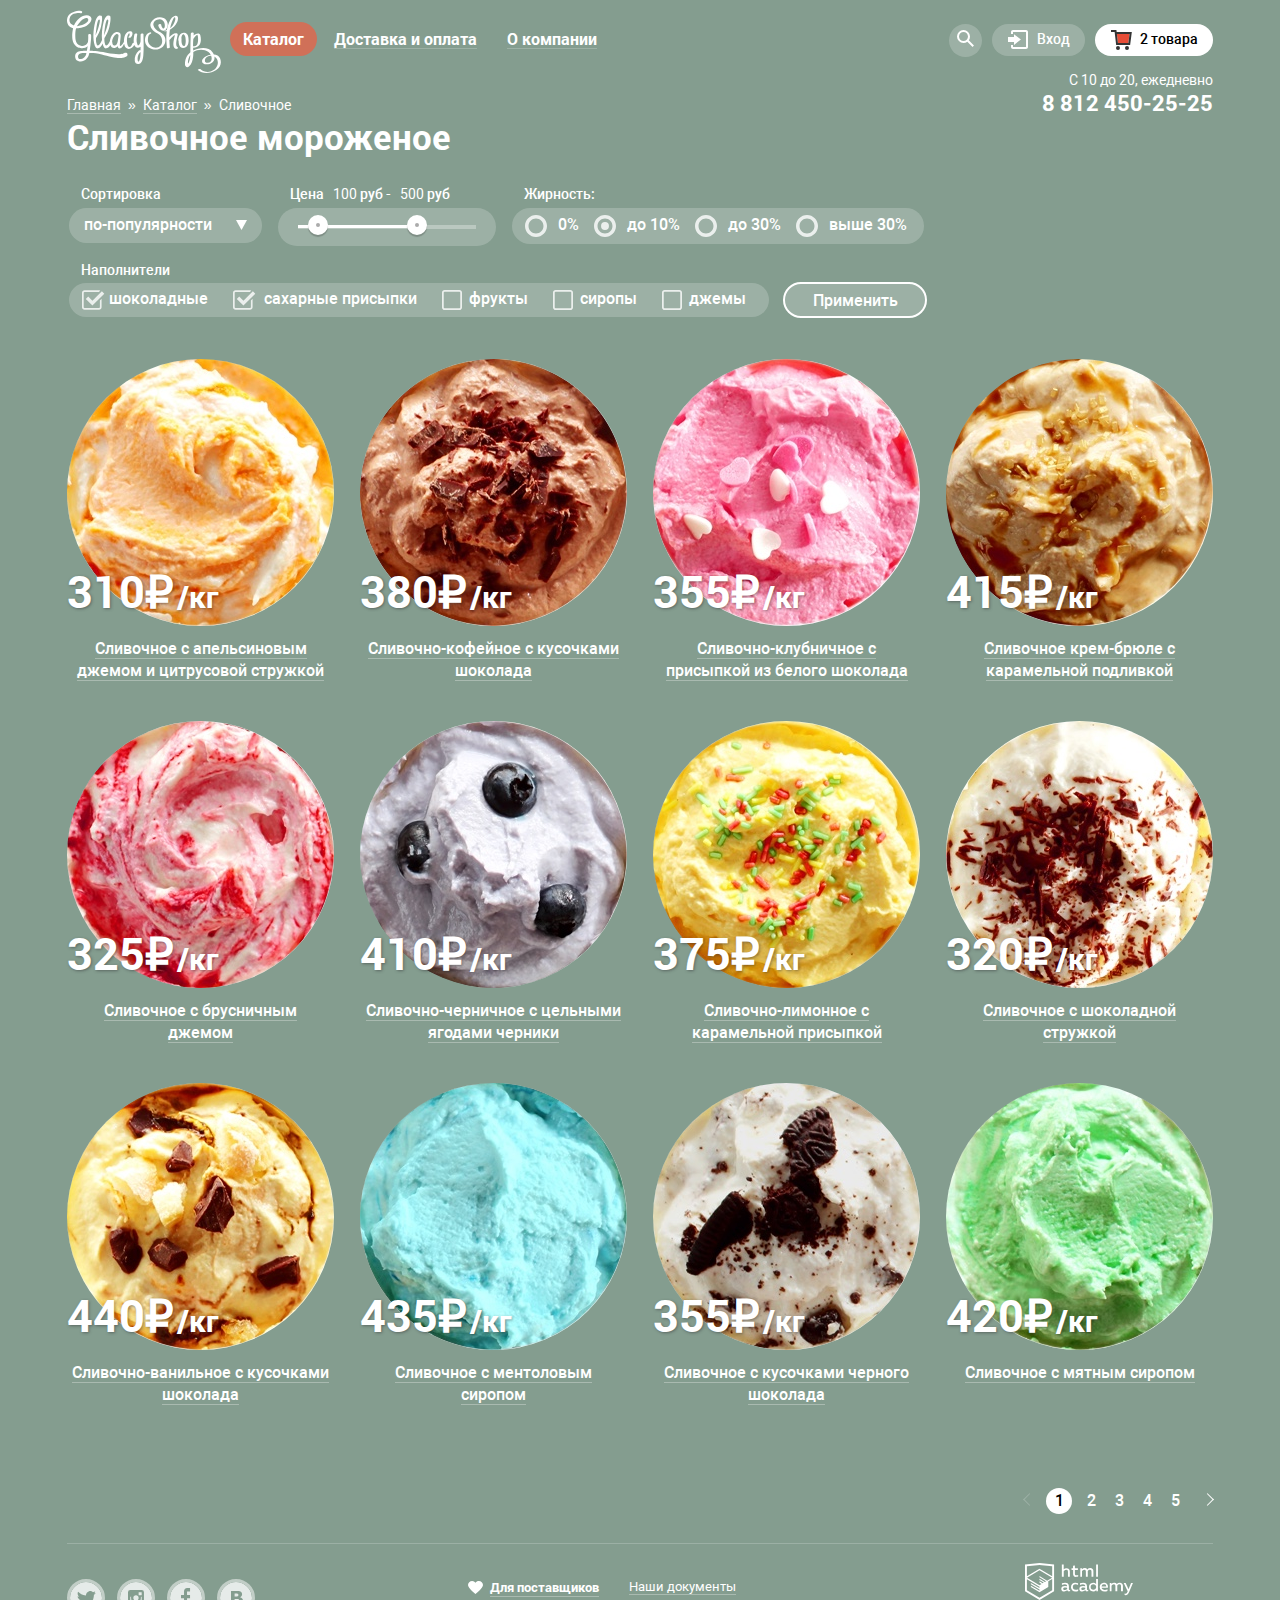
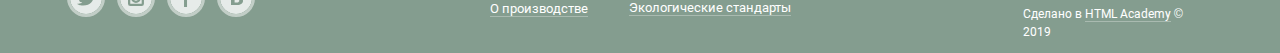
==== commit 17711c4d: "доработки))" ====
--- a/catalog.html
+++ b/catalog.html
@@ -5,6 +5,7 @@
     <title>HTML Academy: Глейси</title>
     <link href="css/normalize.css" rel="stylesheet">
     <link href="css/style.css" rel="stylesheet">
+    <link href="https://fonts.googleapis.com/css?family=Roboto:400,500,700&amp;subset=cyrillic" rel="stylesheet">
   </head>
   <body>
     <header class="main-header">
@@ -171,7 +172,7 @@
               <h3 class="card-name"><span class="card-header">Сливочное с апельсиновым джемом и цитрусовой стружкой</span>
               </h3>
               <p><img src="img/1_1.jpg" class="card-img" width="267" height="267" alt="Оранжевое мороженое"></p>
-              <p class="card-price">310 ₽<span class="card-weight">/кг</span></p>
+              <p class="card-price">310₽<span class="card-weight">/кг</span></p>
               <div class="card-cover">
                 <a href="#" class="button card-button">Быстрый просмотр</a>
               </div> 
@@ -181,7 +182,7 @@
             <div class="card-product">
               <h3 class="card-name"><span class="card-header">Сливочно-кофейное с кусочками шоколада</span></h3>
               <p><img src="img/1_2.jpg" class="card-img" width="267" height="267" alt="Шоколадное мороженое"></p>
-              <p class="card-price">380 ₽<span class="card-weight">/кг</span></p>
+              <p class="card-price">380₽<span class="card-weight">/кг</span></p>
               <div class="card-cover">
                 <a href="#" class="button card-button">Быстрый просмотр</a>
               </div> 
@@ -191,7 +192,7 @@
             <div class="card-product">
               <h3 class="card-name"><span class="card-header">Сливочно-клубничное с присыпкой из белого шоколада</span></h3>
               <p><img src="img/1_3.jpg" class="card-img" width="267" height="267" alt="Розовое мороженое"></p>
-              <p class="card-price">355 ₽<span class="card-weight">/кг</span></p>
+              <p class="card-price">355₽<span class="card-weight">/кг</span></p>
               <div class="card-cover">
                 <a href="#" class="button card-button">Быстрый просмотр</a>
               </div> 
@@ -201,7 +202,7 @@
             <div class="card-product">
               <h3 class="card-name"><span class="card-header">Сливочное крем-брюле с карамельной подливкой</span></h3>
               <p><img src="img/1_4.jpg" class="card-img" width="267" height="267" alt="Желтое мороженое с карамелью"></p>
-              <p class="card-price">415 ₽<span class="card-weight">/кг</span></p>
+              <p class="card-price">415₽<span class="card-weight">/кг</span></p>
               <div class="card-cover">
                 <a href="#" class="button card-button">Быстрый просмотр</a>
               </div> 
@@ -211,7 +212,7 @@
             <div class="card-product">
               <h3 class="card-name"><span class="card-header">Сливочное с брусничным джемом</span></h3>
               <p><img src="img/2_1.jpg" class="card-img" width="267" height="267" alt="Розовое мороженое"></p>
-              <p class="card-price">325 ₽<span class="card-weight">/кг</span></p>
+              <p class="card-price">325₽<span class="card-weight">/кг</span></p>
               <div class="card-cover">
                 <a href="#" class="button card-button">Быстрый просмотр</a>
               </div> 
@@ -221,7 +222,7 @@
             <div class="card-product">
               <h3 class="card-name"><span class="card-header">Сливочно-черничное с цельными ягодами черники</span></h3>
               <p><img src="img/2_2.jpg" class="card-img" width="267" height="267" alt="Белое мороженое с черникой"></p>
-              <p class="card-price">410 ₽<span class="card-weight">/кг</span></p>
+              <p class="card-price">410₽<span class="card-weight">/кг</span></p>
               <div class="card-cover">
                 <a href="#" class="button card-button">Быстрый просмотр</a>
               </div> 
@@ -231,7 +232,7 @@
             <div class="card-product">
               <h3 class="card-name"><span class="card-header">Сливочно-лимонное с карамельной присыпкой</span></h3>
               <p><img src="img/2_3.jpg" class="card-img" width="267" height="267" alt="Жетое мороженое с карамелью"></p>
-              <p class="card-price">375 ₽<span class="card-weight">/кг</span></p>
+              <p class="card-price">375₽<span class="card-weight">/кг</span></p>
               <div class="card-cover">
                 <a href="#" class="button card-button">Быстрый просмотр</a>
               </div> 
@@ -241,7 +242,7 @@
             <div class="card-product">
               <h3 class="card-name"><span class="card-header">Сливочное с шоколадной стружкой</span></h3>
               <p><img src="img/2_4.jpg" class="card-img" width="267" height="267" alt="Белое мороженое с шоколадной стружкой"></p>
-              <p class="card-price">320 ₽<span class="card-weight">/кг</span></p>
+              <p class="card-price">320₽<span class="card-weight">/кг</span></p>
               <div class="card-cover">
                 <a href="#" class="button card-button">Быстрый просмотр</a>
               </div> 
@@ -251,7 +252,7 @@
             <div class="card-product">
               <h3 class="card-name"><span class="card-header">Сливочно-ванильное с кусочками шоколада</span></h3>
               <p><img src="img/3_1.jpg" class="card-img" width="267" height="267" alt="Желтое мороженое с шоколадом"></p>
-              <p class="card-price">440 ₽<span class="card-weight">/кг</span></p>
+              <p class="card-price">440₽<span class="card-weight">/кг</span></p>
               <div class="card-cover">
                 <a href="#" class="button card-button">Быстрый просмотр</a>
               </div> 
@@ -261,7 +262,7 @@
             <div class="card-product">
               <h3 class="card-name"><span class="card-header">Сливочноe с ментоловым сиропом</span></h3>
               <p><img src="img/3_2.jpg" class="card-img" width="267" height="267" alt="Голубое мороженое"></p>
-              <p class="card-price">435 ₽<span class="card-weight">/кг</span></p>
+              <p class="card-price">435₽<span class="card-weight">/кг</span></p>
               <div class="card-cover">
                 <a href="#" class="button card-button">Быстрый просмотр</a>
               </div> 
@@ -271,7 +272,7 @@
             <div class="card-product">
               <h3 class="card-name"><span class="card-header">Сливочное с кусочками черного шоколада</span></h3>
               <p><img src="img/3_3.jpg" class="card-img" width="267" height="267" alt="Белое мороженое с шоколадом"></p>
-              <p class="card-price">355 ₽<span class="card-weight">/кг</span></p>
+              <p class="card-price">355₽<span class="card-weight">/кг</span></p>
               <div class="card-cover">
                 <a href="#" class="button card-button">Быстрый просмотр</a>
               </div> 
@@ -281,7 +282,7 @@
             <div class="card-product">
               <h3 class="card-name"><span class="card-header">Сливочное с мятным сиропом</span></h3>
               <p><img src="img/3_4.jpg" class="card-img" width="267" height="267" alt="Зеленое мороженое"></p>
-              <p class="card-price">420 ₽<span class="card-weight">/кг</span></p>
+              <p class="card-price">420₽<span class="card-weight">/кг</span></p>
               <div class="card-cover">
                 <a href="#" class="button card-button">Быстрый просмотр</a>
               </div> 
--- a/css/style.css
+++ b/css/style.css
@@ -40,7 +40,9 @@
     position: relative;
 }
 
-
+.container-map {
+    min-height: 1440px;
+}
 
 .visually-hidden {
     position: absolute;
@@ -375,7 +377,7 @@
     line-height: 60px;
     font-weight: 700;
     margin: 0;
-    padding-top: 270px;
+    padding-top: 272px;
     padding-bottom: 30px;
     min-width: 600px;
 }
@@ -427,10 +429,10 @@
 
 .promo-item {
     width: 560px;
-    min-height: 230px;
+    min-height: 229px;
     padding: 13px 18px;
-    margin-top: 42px;
-    margin-bottom: 3px;
+    margin-top: 41px;
+    margin-bottom: 2px;
     border-radius: 17px;
     background-position: top center;
     background-repeat: no-repeat;
@@ -512,11 +514,17 @@
 }
 
 .card-product .card-price {
+    margin: 0;
+    padding: 0;
+    position: absolute;
+    top: 209px;
+    left: 0;
     font-size: 45px;
     line-height: 45px;
     font-weight: 700;
-    position: absolute;
-    top: 205px;  
+    color: #fff;
+    text-shadow: 0.5px 0.9px 3px rgba(49,50,53,.5);
+    z-index: 21;
 }
 
 .card-header {
@@ -524,14 +532,17 @@
 }
 
 .card-price .card-weight {
+    margin-left: 3px;
     font-size: 30px;
-    line-height: 13px;
-    font-weight: 700;
 }
 
 .card-product .card-img {
     border-radius: 50%;
     margin: 0;
+}
+
+.card-currency {
+    padding-right: 0;
 }
 
 .card-product p {
@@ -669,8 +680,8 @@
     background-image: url("../img/waffle-big.jpg");
     background-position: top center;
     box-sizing: border-box;
-    padding: 22px;
-    min-height: 304px;
+    padding: 25px 19px 1px 21px;
+    min-height: 306px;
     border-radius: 17px;
     margin-top: -6px;
 }
@@ -681,7 +692,7 @@
     line-height: 30px;
     font-weight: 500;
     margin: 0;
-    padding-bottom: 20px;
+    padding-bottom: 17px;
 }
 
 .features-item {
@@ -727,6 +738,8 @@
 
 .thermometer::before {
     background-image: url("../img/thermometer.svg");
+    top: -12px;
+    left: -3px;
 }
 
 .eco::before {
@@ -735,6 +748,8 @@
 
 .cow::before {
     background-image: url("../img/cow.svg");
+    top: -12px;
+    left: -3px;
 }
 
 .index-columns {
@@ -796,7 +811,7 @@
     background-repeat: no-repeat;
     box-sizing: border-box; 
     width: 560px;
-    padding: 6px;
+    padding: 5px;
     border-radius: 17px;
 }
 
@@ -832,7 +847,7 @@
 
 .map {
     position: relative;
-    margin-top: 40px;
+    margin-top: 39px;
     height: 430px;
     overflow: hidden;
     box-sizing: border-box;
@@ -871,10 +886,10 @@
     color: #000000;
     width: 270px;
     position: absolute;
-    right: 30px;
-    bottom: 60px;
+    right: 27px;
+    top: 64px;
     border-radius: 12px;
-    padding: 30px 20px 33px 28px;
+    padding: 28px 25px 33px 25px;
     font-weight: 400;
     z-index: 2;
     box-sizing: border-box;
@@ -890,6 +905,7 @@
     font-size: 14px;
     color: #323232;
     line-height: 20px;
+    min-height: 77px;
 }
 
 .map-address {
@@ -899,12 +915,21 @@
     line-height: 22px;
 }
 
+.map-contacts .map-address {
+    margin-top: 3px;
+    margin-bottom: 4px;
+}
+
 .address-tel {
     padding-bottom: 10px;
 }
 
+.map-contacts .address-map-tel {
+    margin-bottom: 4px;
+}
+
 .button-feedback {
-    padding: 10px 10px;
+    padding: 10px 26px 11px;
 }
 
 .filter {
@@ -955,6 +980,10 @@
     min-width: 193px;
 }
 
+sort::-ms-expand {
+    display: none;
+    }
+
 .sort:active,
 .sort:focus,
 .sort:hover {
@@ -1223,11 +1252,19 @@
 }
 
 .social-link {
-    width: 40px;
-    height: 40px;
-    margin-right: 9px;
+    width: 32px;
+    height: 32px;
+    margin-right: 12px;
     display: flex;
     position: relative;
+    border: 3px solid rgba(255,255,255,.5);
+    border-radius: 50%;
+    -webkit-box-pack: center;
+    -ms-flex-pack: center;
+    justify-content: center;
+    -webkit-box-align: center;
+    -ms-flex-align: center;
+    align-items: center;
 }
 
 .social-link:hover {
@@ -1244,15 +1281,15 @@
 .social-link::before {
     content: "";
     position: absolute;
-    height: 29px;
-    width: 29px;
+    height: 32px;
+    width: 32px;
     display: block;
     opacity: 0.8;
     background-position: top center;
     background-repeat: no-repeat;
     background-size: cover;
     border-radius: 50%;
-    border: 4px solid rgba(255, 255, 255, 0.8);
+    
 }
 
 .social-link-twitter::before {
@@ -1302,8 +1339,8 @@
     width: 15px;
     height: 13px;
     position: absolute;
-    top: 2px;
-    left: -20px;
+    top: 3px;
+    left: -22px;
 }
 
 .link-production {
@@ -1316,6 +1353,8 @@
     font-size: 13px;
 }
 
+
+
 .footer-nav-two {
     list-style: none;
     padding-left: 30px;
@@ -1328,6 +1367,18 @@
 
 .links-container {
     display: flex;
+}
+
+.links-container li {
+    padding-top: 3px;
+}
+
+.developer-container img {
+    padding-left: 2px;
+}
+
+.developer-container {
+padding-top: 1px;
 }
 
 .modal {
@@ -1402,14 +1453,6 @@
     padding-top: 14px;
 }
 
-.modal input::placeholder,
-.modal textarea::placeholder,
-.mailing-block input::placeholder {
-    font-weight: 400;
-    font-size: 16px;
-    line-height: 24px;
-}
-
 .mailing-block input[type="email"]:focus-within {
     background: #ffffff;
     border: 2px solid rgba(46,136,228,0.52);
@@ -1453,6 +1496,14 @@
     color: #323232;
     line-height: 24px;
     background: #f8f7f4;
+    margin: 0;
+    padding: 0;
+    
+}
+
+.login-help p {
+    padding: 0;
+    margin: 0;
 }
 
 .modal-user .button {
@@ -1689,5 +1740,12 @@
     display: block;
 }
 
-
-
+.modal input::placeholder,
+.modal textarea::placeholder,
+.mailing-block input::placeholder {
+    font-weight: 400;
+    font-size: 16px;
+    line-height: 24px;
+}
+
+
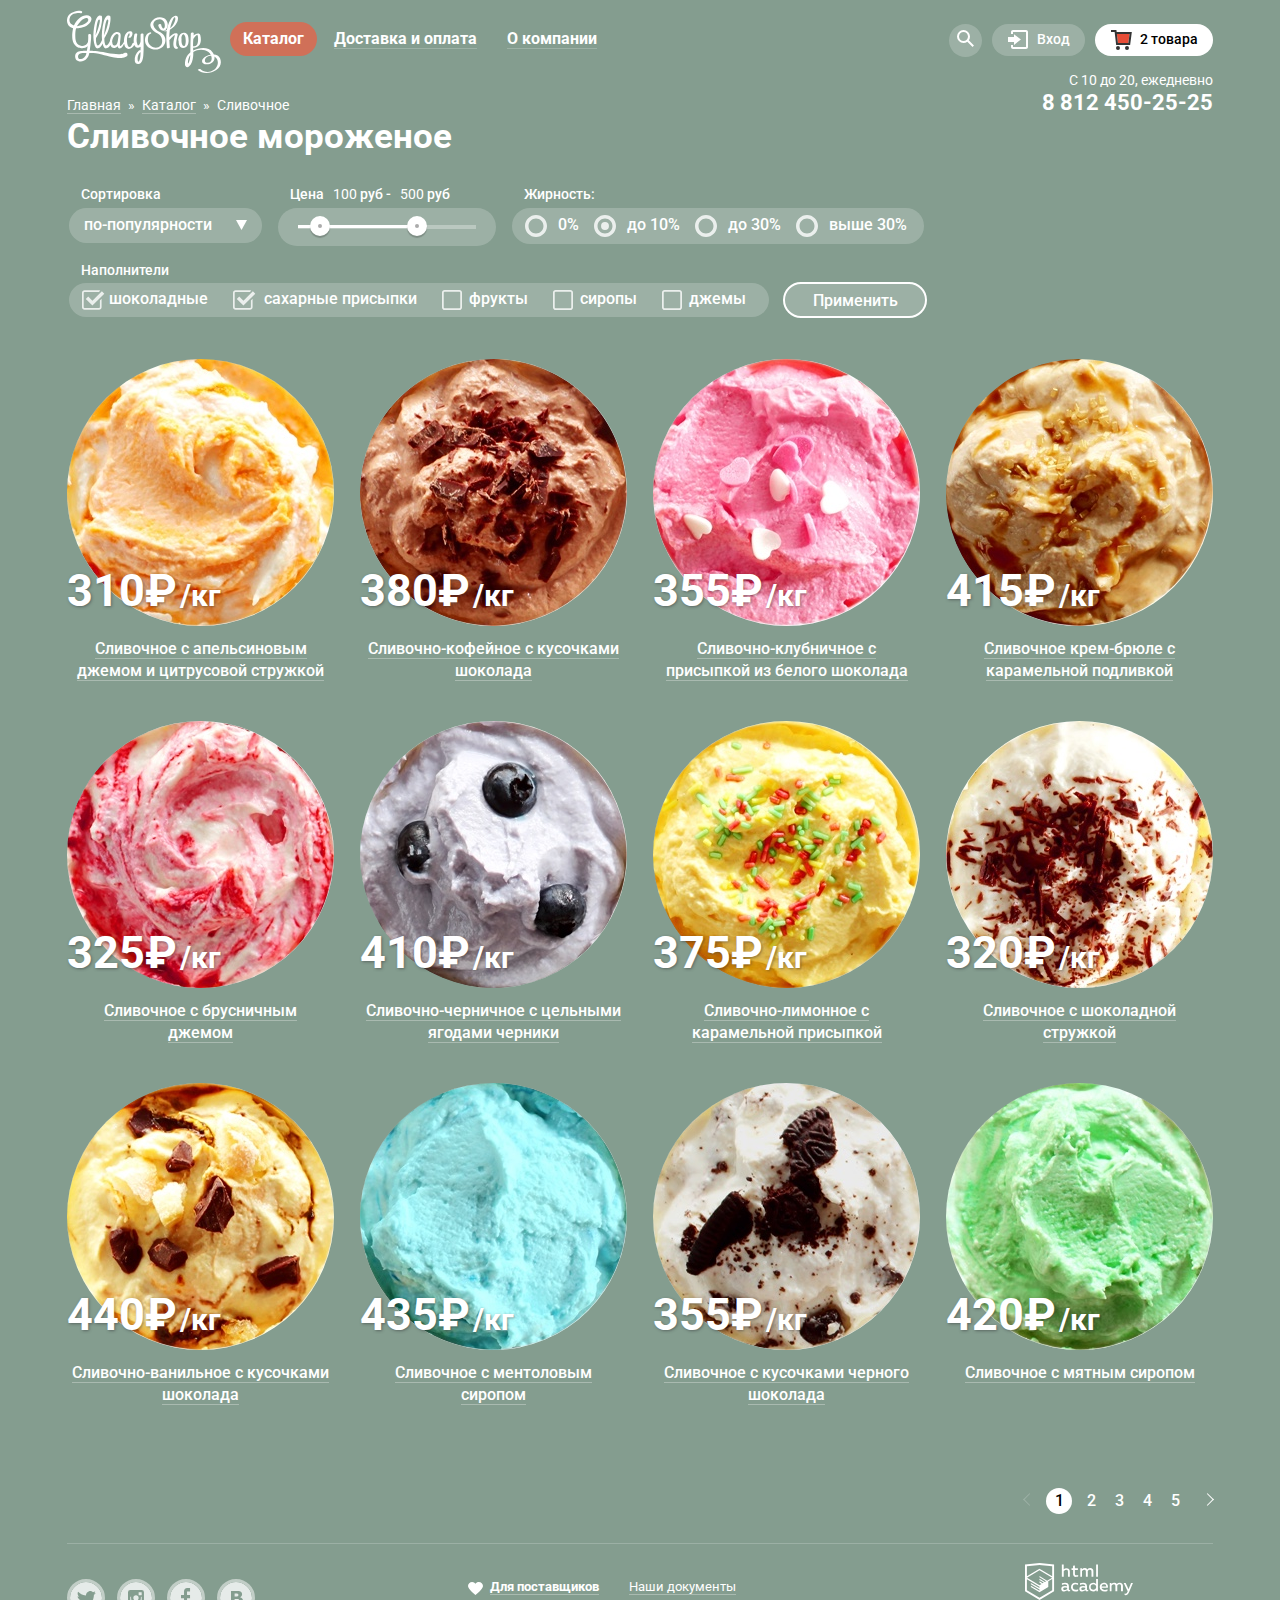
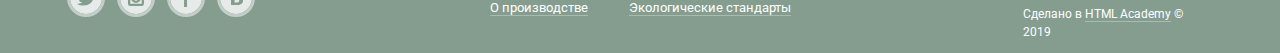
==== commit 2f1d7928: "добавила изменения в мин файл" ====
--- a/catalog.html
+++ b/catalog.html
@@ -4,7 +4,7 @@
     <meta charset="utf-8">
     <title>HTML Academy: Глейси</title>
     <link href="css/normalize.css" rel="stylesheet">
-    <link href="css/style.css" rel="stylesheet">
+    <link href="css/min-style.css" rel="stylesheet">
     <link href="https://fonts.googleapis.com/css?family=Roboto:400,500,700&amp;subset=cyrillic" rel="stylesheet">
   </head>
   <body>
--- a/css/min-style.css
+++ b/css/min-style.css
@@ -0,0 +1 @@
+body{margin:0;padding:0;font-family:Roboto,Arial,sans-serif;font-size:16px;line-height:22px;color:#fff;background-color:#849d8f;min-width:1200px}.container{width:1146px;margin:0 auto;padding:0 27px;position:relative}.container-map{min-height:1440px}.visually-hidden{position:absolute;width:1px;height:1px;margin:-1px;padding:0;overflow:hidden;border:0;clip:rect(0 0 0 0)}a{text-decoration:none}.address{font-style:normal}.top-address{text-align:right;margin-top:-9px}.adrress-timetable{margin:0;font-weight:400;font-size:14px;line-height:22px}.main-navigation{font-size:16px;line-height:18px;display:flex;min-height:65px}.logo-gllacy{padding-top:10px}.main-header{min-height:120px}.site-navigation>li{display:inline-block;vertical-align:top;position:relative;padding-top:13px;margin-bottom:5px}.main-menu-link{display:block;color:#fff;padding:8px 13px;margin-bottom:10px;font-weight:700}.main-menu-link:not(.menu-active)::after{content:"";display:block;height:1px;background-color:rgba(255,255,255,.2)}.main-menu-link:focus,.main-menu-link:hover{border-radius:30px;color:#323232;background:#f7f6f3}.main-menu-link:active{border-radius:30px;background:rgba(248,247,244,.99);background:#ededed;box-shadow:inset 0 2px 1px 0 #696969;color:#323232}.menu-active{color:#fff;background:#d07058;border-radius:30px}.site-navigation,.submenu{margin:0;padding:0;list-style:none;z-index:3}.site-navigation .submenu{position:absolute;min-width:143px;left:-7px;top:calc(100% - 6px);border-radius:5px;display:none;box-shadow:0 20px 20px 0 rgba(0,0,0,.4);background:#f8f7f4;padding-bottom:6px;padding-top:6px}.site-navigation{padding-left:9px;padding-top:9px}.submenu-link{font-weight:400;font-size:14px;color:#323232;line-height:16px;display:block;padding:8px 21px 7px 20px}.submenu-link-new{font-weight:700;padding-top:4px;padding-bottom:10px}.submenu-link:hover{background:#fbded7;color:#323232}.submenu-link:active{background:#f6b5a5}.submenu-link-active{background:#d07058;color:#fff}.nav-item-root:hover .submenu{display:block}.line{height:1px;margin:3px 9px 0 6px;background:rgba(53,53,53,.2)}.nav-item{background:rgba(255,255,255,.2);margin-left:10px;text-align:center;vertical-align:middle;font-weight:500;font-size:14px;line-height:16px;border-radius:30px;position:relative;display:flex;height:32px;box-sizing:border-box;margin-top:4px}.nav-item .nav-item-link{color:#fff;display:block;padding:7px 15px 0 45px;border-radius:30px;box-sizing:border-box}.svg-nav-item{position:absolute;top:6px;left:16px;z-index:3}.svg-nav-item-basket{left:16px}.full-basket{background:rgba(255,255,255,1);margin-bottom:10px}.full-basket .nav-item-link{color:#000}.full-basket:hover .modal-basket{display:block}.modal-basket:hover,.modal-user:focus-within,.modal-user:hover{display:block}.button-search{width:33px;height:33px;background:rgba(255,255,255,.2);border-radius:50%;border:none;padding:0;margin-top:4px}.search-form{position:relative}.search-form:hover .modal-search{display:block}.search-form:focus-within .modal-search{display:block}.button-search:active,.button-search:hover,.nav-item:active .nav-item-link,.nav-item:focus .nav-item-link,.nav-item:hover .nav-item-link{background-color:#fff;color:#000}.nav-item:active,.nav-item:focus,.nav-item:hover{background-color:#fff;color:#000}.button-search:active path,.button-search:hover path,.empty-basket:active circle,.empty-basket:active path,.empty-basket:hover circle,.empty-basket:hover path,.login-icon:active path,.login-icon:hover path{fill:#000}.user-navigation{margin-left:auto;display:flex;padding-top:20px}.user-account{list-style:none;margin:0;padding:0}.login-link{position:relative}.breadcrumbs span{margin-right:7px}.breadcrumbs a{color:#fff;border-bottom:1px solid rgba(255,255,255,.3);margin-right:7px}.breadcrumbs a:focus,.breadcrumbs a:hover{color:#eebb9e;border-bottom:1px solid rgba(255,188,158,.3)}.breadcrumbs{margin:-23px auto -2px auto;padding:0;display:flex;list-style:none;font-size:14px;line-height:16px}.main-address{font-weight:700;font-style:normal;font-size:22px;color:#fff;line-height:24px}.slider{position:relative}.slider-list{list-style:none;padding:0;margin:0 auto;width:700px}.slider-item{text-align:center}.slider-item{display:none}.slider-item .slider-heading{font-size:60px;line-height:60px;font-weight:700;margin:0;padding-top:272px;padding-bottom:30px;min-width:600px}.slider-img{position:absolute;top:-122px;left:80px;z-index:-1;margin:0}.slider-controls{position:absolute;bottom:22px;left:27px;z-index:20;font-size:0}.controls{border:none;padding:0;display:inline-block;width:21px;height:21px;margin-right:8px;vertical-align:top;background-color:transparent;border:2px solid #fff;border-radius:50%;cursor:pointer}.controls:focus:not(.controls-active),.controls:hover:not(.controls-active){background:rgba(248,247,244,.4);cursor:pointer}.controls-active,.controls:active:not(.controls-active){background-color:#fff}.controls-active:active{background-color:transparent}.promo-list{list-style:none;padding:0;margin:0;display:flex}.promo-item{width:560px;min-height:229px;padding:13px 18px;margin-top:41px;margin-bottom:2px;border-radius:17px;background-position:top center;background-repeat:no-repeat;vertical-align:bottom;position:relative;box-sizing:border-box}.promo-item .promo-heading{font-size:35px;line-height:41px;font-weight:700;margin:0}.promo-item .promo-text{font-size:18px;line-height:22px;font-weight:700;margin-bottom:63px}.promo-item .button{position:absolute;right:20px;bottom:22px;padding:10px 22px 13px 22px}.promo-rasberry{background-color:#c5083b;background-image:url(../img/rassberry.jpg);background-size:cover}.promo-item:first-child{margin-right:26px}.promo-chocolate{background-color:#2b190c;background-image:url(../img/chocolate.jpg);background-size:cover}.bestsellers-list{list-style:none;padding:0;margin-top:28px;display:flex;flex-wrap:wrap;text-align:center}.bestsellers-list li:not(:nth-child(4n)){margin-right:26px}.catalog-list{list-style:none;display:flex;flex-wrap:wrap;text-align:center;padding:0}.catalog-list li:not(:nth-child(4n)){margin-right:26px}.card-product .card-name{font-size:16px;line-height:22px;font-weight:500;margin-top:-10px;width:257px;padding-left:5px;padding-right:5px}.card-product .card-price{margin:0;padding:0;position:absolute;top:209px;left:0;font-size:45px;line-height:45px;font-weight:700;color:#fff;text-shadow:.5px .9px 3px rgba(49,50,53,.5);z-index:21}.card-header{border-bottom:1px solid rgba(255,255,255,.3)}.card-price .card-weight{margin-left:3px;font-size:30px}.card-product .card-img{border-radius:50%;margin:0}.card-currency{padding-right:0}.card-product p{margin-top:0}.card-hit{background-color:#fff;background-image:url(../img/hit.svg);background-position:top center;background-repeat:no-repeat;position:absolute;width:61px;height:61px;border-radius:50%;top:0}.card-product{width:267px;display:flex;flex-direction:column-reverse;align-items:flex-start;position:relative;margin-top:10px;margin-bottom:13px}.card-product .card-button{display:none;padding:11px 0;font-size:18px;position:absolute;bottom:22px;left:45px;right:45px;min-width:170px;box-sizing:border-box}.card-product:hover .card-cover{display:block}.card-product:hover .card-button{display:inline-block;vertical-align:top}.card-cover{position:absolute;top:-5px;left:-10px;right:10px;bottom:-60px;display:none;width:289px;min-height:405px;background:rgba(255,255,255,.3);border-radius:10px;z-index:1}.button-main{display:inline-block;padding:10px 42px;font-weight:700;font-size:32px;line-height:44px;text-align:center;color:#fff;vertical-align:top;text-decoration:none;text-shadow:0 2px 5px rgba(160,32,11,.76);background:#f26843;background:linear-gradient(to bottom,#f26843 0,#e74a35 100%);border-radius:50px;box-shadow:0 2px 2px rgba(172,16,0,.64);border:none;cursor:pointer;box-sizing:border-box}.button-main:focus,.button-main:hover{background:linear-gradient(to bottom,#f58669 0,#ec6f5e 100%);box-shadow:0 2px 2px rgba(172,16,0,1)}.button-main:active{color:#fceeec;background:linear-gradient(to bottom,#d84732 0,#e1613e 100%);box-shadow:inset 0 2px 2px rgba(172,16,0,1)}.button{border:none;font:inherit;font-size:18px;font-weight:700;color:#fff;letter-spacing:0;text-align:center;line-height:24px;background-image:linear-gradient(0deg,#ca3824 0,#f26843 100%);box-shadow:0 2px 2px 0 rgba(85,8,0,.54);border-radius:45px;padding:10px 30px}.button:focus,.button:hover{color:#fefefe;background-image:linear-gradient(0deg,#e74a35 0,#f26843 100%);box-shadow:0 1px 2px 0 #ac1000}.button:active{color:#fceeec;background-image:linear-gradient(0deg,#f26843 0,#e74a35 100%);box-shadow:inset 0 2px 2px 0 #942718}.features-list{list-style:none;display:flex;flex-wrap:wrap;justify-content:space-between;margin:0;padding:0}.features{background-color:#f0e6cf;background-image:url(../img/waffle-big.jpg);background-position:top center;box-sizing:border-box;padding:25px 19px 1px 21px;min-height:306px;border-radius:17px;margin-top:-6px}.features-heading{color:#000;font-size:24px;line-height:30px;font-weight:500;margin:0;padding-bottom:17px}.features-item{padding-left:55px;font-weight:400;font-size:16px;color:#323232;line-height:22px;width:484px;position:relative}.features-item:first-child{margin-bottom:23px}.features-item::before{content:"";position:absolute;top:-14px;left:0;width:49px;height:49px;background-repeat:no-repeat;background-position:0 0}.icecream{margin-top:5px}.cow{margin-top:3px}.thermometer{margin-top:-3px}.icecream::before{background-image:url(../img/ice-cream.svg)}.thermometer::before{background-image:url(../img/thermometer.svg);top:-12px;left:-3px}.eco::before{background-image:url(../img/eco.svg)}.cow::before{background-image:url(../img/cow.svg);top:-12px;left:-3px}.index-columns{display:flex;justify-content:space-between;margin:0 auto;padding-top:40px}.blog-list{background-color:#fff;background-image:url(../img/straberry.jpg);background-position:top center;background-size:cover;background-repeat:no-repeat;margin-right:27px;padding:23px 20px 21px 20px;width:560px;border-radius:17px}.blog-list h2{font-size:16px;line-height:22px;color:#323232;margin:0;padding-bottom:4px;font-weight:500}.blog-list h3{font-size:24px;line-height:30px;width:282px;font-weight:700;color:#323232;margin:0}.blog-list a{text-decoration:underline;text-decoration-color:currentColor}.blog-header::after{content:"";display:block;height:1px;background-color:#323232}.mailing{color:#5a5a5a;background-color:#fff;background-image:url(../img/bg-post.svg);background-position:top center;background-size:cover;background-repeat:no-repeat;box-sizing:border-box;width:560px;padding:5px;border-radius:17px}.mailing-block{background-color:#f8f7f4;box-sizing:border-box;width:549px;min-height:210px;padding:30px 20px;border-radius:17px}.mailing-block input{margin-top:36px;min-height:40px;min-width:366px;border-radius:3px;padding:8px 12px;box-sizing:border-box;border:solid 1px rgba(178,178,178,.52)}.mailing-block button{padding:9px 20px 11px;margin-left:7px;background-image:linear-gradient(0deg,#e74a35 0,#f26843 100%);box-shadow:0 2px 2px 0 rgba(172,16,0,.64)}.mailing-text{margin:0}.map{position:relative;margin-top:39px;height:430px;overflow:hidden;box-sizing:border-box;background:#f6f0d8}.map-point{width:150px}.map-google{position:absolute;height:430px;width:100%;overflow:hidden;z-index:1;top:0;right:0}.map p{margin:0}.map-image{margin:0 auto;position:absolute;width:100%;left:0;top:50%;transform:translateY(-50%);height:auto}.map-contacts{background-color:#f8f7f4;color:#000;width:270px;position:absolute;right:27px;top:64px;border-radius:12px;padding:28px 25px 33px 25px;font-weight:400;z-index:2;box-sizing:border-box;min-height:308px;min-width:302px;display:flex;flex-direction:column;justify-content:space-between}.map-contacts address{font-weight:inherit;font-size:14px;color:#323232;line-height:20px;min-height:77px}.map-address{font-weight:700;font-size:18px;color:#323232;line-height:22px}.map-contacts .map-address{margin-top:3px;margin-bottom:4px}.address-tel{padding-bottom:10px}.map-contacts .address-map-tel{margin-bottom:4px}.button-feedback{padding:10px 26px 11px}.filter{display:flex;flex-wrap:wrap;padding:0;margin:0}.filter legend{padding-left:12px;font-weight:500;font-size:14px;color:#fff;line-height:16px}.filter-section{font-weight:700;font-size:35px;line-height:41px;margin-top:5px;margin-bottom:29px}.filter fieldset{border-radius:45px;border:none;padding-left:0;padding-bottom:16px}.sort{outline:0;-moz-appearance:none;-webkit-appearance:none;appearance:none;color:#fff;border:none;box-sizing:border-box;color:#fff;font-size:16px;line-height:18px;font-weight:500;background:rgba(255,255,255,.2) url(../img/icon-down-dir.svg) no-repeat center right 15px;padding:8px 15px 9px;border-radius:45px;min-width:193px}.sort::-ms-expand{display:none}.sort:active,.sort:focus,.sort:hover{color:#323232;background:rgba(255,255,255,.2) url(../img/icon-down-black.svg) no-repeat center right 15px}.filter-button{width:144px;height:36px;background:rgba(255,255,255,.2);border:2px solid #fff;border-radius:45px;padding:8px 28px;font-weight:500;font-size:16px;color:#fff;line-height:18px;margin-top:20px;outline:0}.filter-button:focus,.filter-button:hover{background-color:#fbfcfb;border:2px solid transparent;color:#323232}.filter-button:active{background:#eaeaea;box-shadow:inset 0 2px 1px 0 #696969;border:none;color:#323232;padding:10px 30px}.value-controls{width:30px;padding:0;border:0;text-align:right;background-color:#849d8f;color:#fff}.filter input[type^=check]+label::before,.filter input[type^=radio]+label::before{content:"";display:inline-block;margin-right:7px;padding-right:12px;vertical-align:middle;background-repeat:no-repeat;background-size:contain;box-sizing:border-box;opacity:.8}.filter input[type^=check]+label::before{background:url(../img/checkbox-off.svg);background-repeat:no-repeat;width:20px;height:20px;background-size:contain}.filter input[type^=radio]+label::before{background:url(../img/radio-off.svg);background-repeat:no-repeat;background-size:auto;width:22px;height:22px}.filter input[type^=check]:checked+label::before{background:url(../img/checkbox-on.svg);background-repeat:no-repeat;width:24px;height:20px;background-size:contain;margin-right:3px}.filter input[type^=radio]:checked+label::before{background:url(../img/radio-on.svg);width:22px;height:22px;background-size:contain}.filter input[type^=check]:focus+label::before,.filter input[type^=check]:hover+label::before,.filter input[type^=radio]:focus+label::before,.filter input[type^=radio]:hover+label::before{opacity:1}.filter input[type^=check]:disabled+label::before,.filter input[type^=radio]:disabled+label::before{opacity:.4}.range-controls{position:relative;padding:10px;width:178px}.range-controls .scale{height:4px;background:rgba(255,255,255,.3)}.range-controls .bar{width:70%;height:3px;background:#fff}.range-toggle{position:absolute;top:0;width:4px;height:4px;background:#ababab;border:8px solid #fff;border-radius:50%;box-shadow:0 2px 1px 0 rgba(0,1,1,.2);cursor:pointer}.range-toggle:focus,.range-toggle:hover{border-width:9px}.range-toggle-min{left:11%;top:1px}.range-toggle-max{left:60%;top:1px}.filter-item{background:rgba(255,255,255,.2);font-weight:500;border-radius:45px;padding:7px 10px;box-sizing:border-box;display:flex;justify-content:space-around;line-height:18px}.filter-fat{min-width:412px;padding-left:5px}.filter-fillers{min-width:700px;padding-left:0}.pagination-list{list-style:none;display:flex;justify-content:flex-end;margin-top:52px;padding-bottom:28px;border-bottom:1px solid rgba(255,255,255,.2)}.pagination-list li{padding:1px}.pagination-link{display:block;height:26px;width:26px;line-height:18px;font-size:16px;font-weight:500;text-align:center;text-decoration:none;color:rgba(255,255,255,1);border-radius:50%;padding:4px;box-sizing:border-box}.pagination-link:focus,.pagination-link:hover{color:rgba(50,50,50,1);background:rgba(255,255,255,.2)}.pagination-link:active{color:rgba(50,50,50,1);background:rgba(255,255,255,1)}.pagination-list .current{line-height:18px;color:#000;background-color:rgba(255,255,255,1);border-radius:50%;margin-right:4px}.pagination-btn{height:8px;width:8px;transform:rotate(45deg);margin-top:7px}.pagination-prew{border-bottom:1px solid rgba(255,255,255,1);border-left:1px solid rgba(255,255,255,1);margin-right:10px}.pagination-next{border-top:1px solid rgba(255,255,255,1);border-right:1px solid rgba(255,255,255,1);margin-left:13px}.pagination-inactive{opacity:.2}.main-footer{display:flex;justify-content:space-between;margin-top:18px;min-height:20px;font-weight:400;font-size:12px;color:#fff;line-height:18px}.main-footer a{color:#fff;font-weight:400}.footer-nav a,.link{border-bottom:1px solid rgba(255,255,255,.3)}.footer-nav a:focus,.footer-nav a:hover,.link:focus,.link:hover{color:#eebb9e;border-bottom:1px solid rgba(255,188,158,.3)}.one-fourth p{margin-top:0}.social-link{width:32px;height:32px;margin-right:12px;display:flex;position:relative;border:3px solid rgba(255,255,255,.5);border-radius:50%;-webkit-box-pack:center;-ms-flex-pack:center;justify-content:center;-webkit-box-align:center;-ms-flex-align:center;align-items:center}.social-link:hover{opacity:1}.social-list{list-style:none;display:flex;padding:0;margin-top:17px}.social-link::before{content:"";position:absolute;height:32px;width:32px;display:block;opacity:.8;background-position:top center;background-repeat:no-repeat;background-size:cover;border-radius:50%}.social-link-twitter::before{background-image:url(../img/twitter.svg)}.social-link-instagram::before{background-image:url(../img/instagram.svg)}.social-link-fb::before{background-image:url(../img/fb.svg)}.social-link-vk::before{background-image:url(../img/vk.svg)}.social-link-fb:focus::before,.social-link-fb:hover::before,.social-link-instagram:focus::before,.social-link-instagram:hover::before,.social-link-twitter:focus::before,.social-link-twitter:hover::before,.social-link-vk:focus::before,.social-link-vk:hover::before{opacity:1;border:4px solid rgba(255,255,255,.7)}.social-link-fb:active::before,.social-link-instagram:active::before,.social-link-twitter:active::before,.social-link-vk:active::before{opacity:.7;border:4px solid rgba(255,255,255,.7)}.main-footer .link-provider{position:relative;font-weight:700}.link-provider::before{content:"";background-image:url(../img/heart.svg);width:15px;height:13px;position:absolute;top:3px;left:-22px}.link-production{padding-left:28px}.footer-nav-one{list-style:none;padding:0;font-size:13px}.footer-nav-two{list-style:none;padding-left:30px;font-size:13px}.one-fourth{width:190px}.links-container{display:flex}.links-container li{padding-top:3px}.developer-container img{padding-left:2px}.developer-container{padding-top:1px}.modal{position:absolute;display:none;color:#000;background:#f8f7f4;box-shadow:0 20px 20px 0 rgba(0,0,0,.4);border-radius:5px;box-sizing:border-box;z-index:3}.modal input[type=email],.modal input[type=password],.modal input[type=text],.modal textarea{box-sizing:border-box;padding:13px 40px 18px 13px;background:#fff;border:1px solid rgba(178,178,178,.52);border-radius:5px;font-weight:700;font-size:16px;color:#323232;line-height:24px;margin-bottom:20px;height:47px}.modal-feedback input[type=email],.modal-feedback input[type=password],.modal-feedback input[type=text],.modal-feedback textarea{padding:15px 40px 13px 13px}.mailing-block input[type=email]{font-weight:700;font-size:16px;color:#323232;line-height:24px}.modal input[type=email]:hover,.modal input[type=password]:hover,.modal input[type=text]:hover{background:#fff;border:2px solid rgba(154,154,154,.52);padding-left:12px}.modal textarea:hover{background:#fff;border:2px solid rgba(154,154,154,.52);padding-left:12px;padding-top:5px}.mailing-block input[type=email]:hover{background:#fff;border:2px solid rgba(154,154,154,.52);padding:7px 11px}.modal input[type=email]:focus-within,.modal input[type=password]:focus-within,.modal input[type=text]:focus-within{background:#fff;border:2px solid rgba(46,136,228,.52);padding-left:12px}.modal textarea:focus-within{background:#fff;border:2px solid rgba(46,136,228,.52);padding-left:12px;padding-top:5px}.mailing-block input[type=email]:focus-within{background:#fff;border:2px solid rgba(46,136,228,.52);padding:7px 11px}.modal-search{width:343px;align-items:center;top:24px;right:-2px;padding:20px 15px;display:none}.modal-search input[type=text]{width:314px;margin:0;font-size:14px}.modal-user{top:36px;right:-2px;width:277px;height:214px;padding:20px 19px;display:none;box-sizing:border-box}.modal-user input[type=email],.modal-user input[type=password]{min-width:242px;height:44px}.modal-user-link{font-weight:400;font-size:13px;color:#323232;line-height:24px;background:#f8f7f4;margin:0;padding:0;text-decoration:underline;text-decoration-color:rgba(50,50,50,.3)}.login-help p{padding:0;margin:0;vertical-align:top;min-height:20px;flex-shrink:1}.modal-user .button{padding:10px 24px;border-radius:20px}.login-help{display:flex;flex-direction:column;justify-content:flex-start;align-content:space-between;margin:0;text-align:left;padding-left:20px}.login-group{display:flex;justify-content:space-between;align-items:flex-start}.login-link:hover .modal-user{display:block}.modal-user-link:focus,.modal-user-link:hover{color:#ffbc9e;background:0 0;text-decoration-color:#ffbc9e}.modal-basket::after,.modal-user::after{content:"";height:5px;width:200px;display:block;background-color:rgba(255,255,255,0);position:absolute;top:-5px;right:0}.modal-basket{width:539px;min-height:242px;top:36px;right:0;z-index:1;font-weight:400;font-size:13px;color:#323232;line-height:16px}.modal-basket form{display:flex;flex-direction:column;justify-content:space-between;align-items:flex-end;padding-bottom:15px}.basket-table td:not(.basket-image){padding-top:10px}.modal-basket .button{padding:10px 17px;margin-right:13px}.basket-table{border-spacing:5px 18px;box-sizing:border-box;padding-left:13px}.basket-item{vertical-align:top}.basket-item-image{vertical-align:top;border-radius:50%}.basket-title{width:232px;text-align:left;padding-left:9px}.basket-number{text-align:right;min-width:49px}.basket-unit-price{color:#999;min-width:76px;text-align:left}.basket-total-price{padding-right:31px;padding-left:5px;min-width:46px}.button-del-item{border:none;width:15px;height:15px;cursor:pointer;background:#f8f7f4 url(../img/cross-big.svg);background-size:11px 11px;background-repeat:no-repeat;background-position:50% 50%}.basket-order-price{font-weight:700;font-size:15px;color:#323232;line-height:18px;text-align:right;border-top:1px solid #cacac7;padding-top:10px;padding-right:8px}.modal-feedback{top:50%;left:50%;width:477px;height:442px;margin-top:-223px;margin-left:-237px;padding:4px 23px;position:fixed;display:none}.feedback-heading{font-weight:500;font-size:24px;color:#323232;line-height:28px;margin-top:12px;margin-bottom:15px}.modal-feedback input[type=email],.modal-feedback input[type=text]{width:270px}.modal-feedback textarea{width:100%;min-height:152px;padding-top:6px}.modal-feedback .button{position:absolute;right:24px;bottom:27px;padding:11px 24px}.button-close-feedback{position:absolute;border:none;top:15px;right:16px;width:18px;height:17px;cursor:pointer;background:#f8f7f4;background-image:url(../img/cross-big.svg)}@keyframes bounce{0%{transform:translateY(-2000px)}70%{transform:translateY(30px)}90%{transform:translateY(-10px)}100%{transform:translateY(0)}}@keyframes shake{0%,100%{transform:translateX(0)}10%,30%,50%,70%,90%{transform:translateX(-10px)}20%,40%,60%,80%{transform:translateX(10px)}}.modal-show{display:block;animation:bounce .6s}.modal-error{animation:shake .6s}.slide-show{display:block}.modal input::placeholder,.modal textarea::placeholder{font-weight:400;font-size:14px;line-height:24px}.modal-feedback input::placeholder,.modal-feedback textarea::placeholder{font-size:16px}.mailing-block input::placeholder{font-weight:400;font-size:16px;line-height:24px}